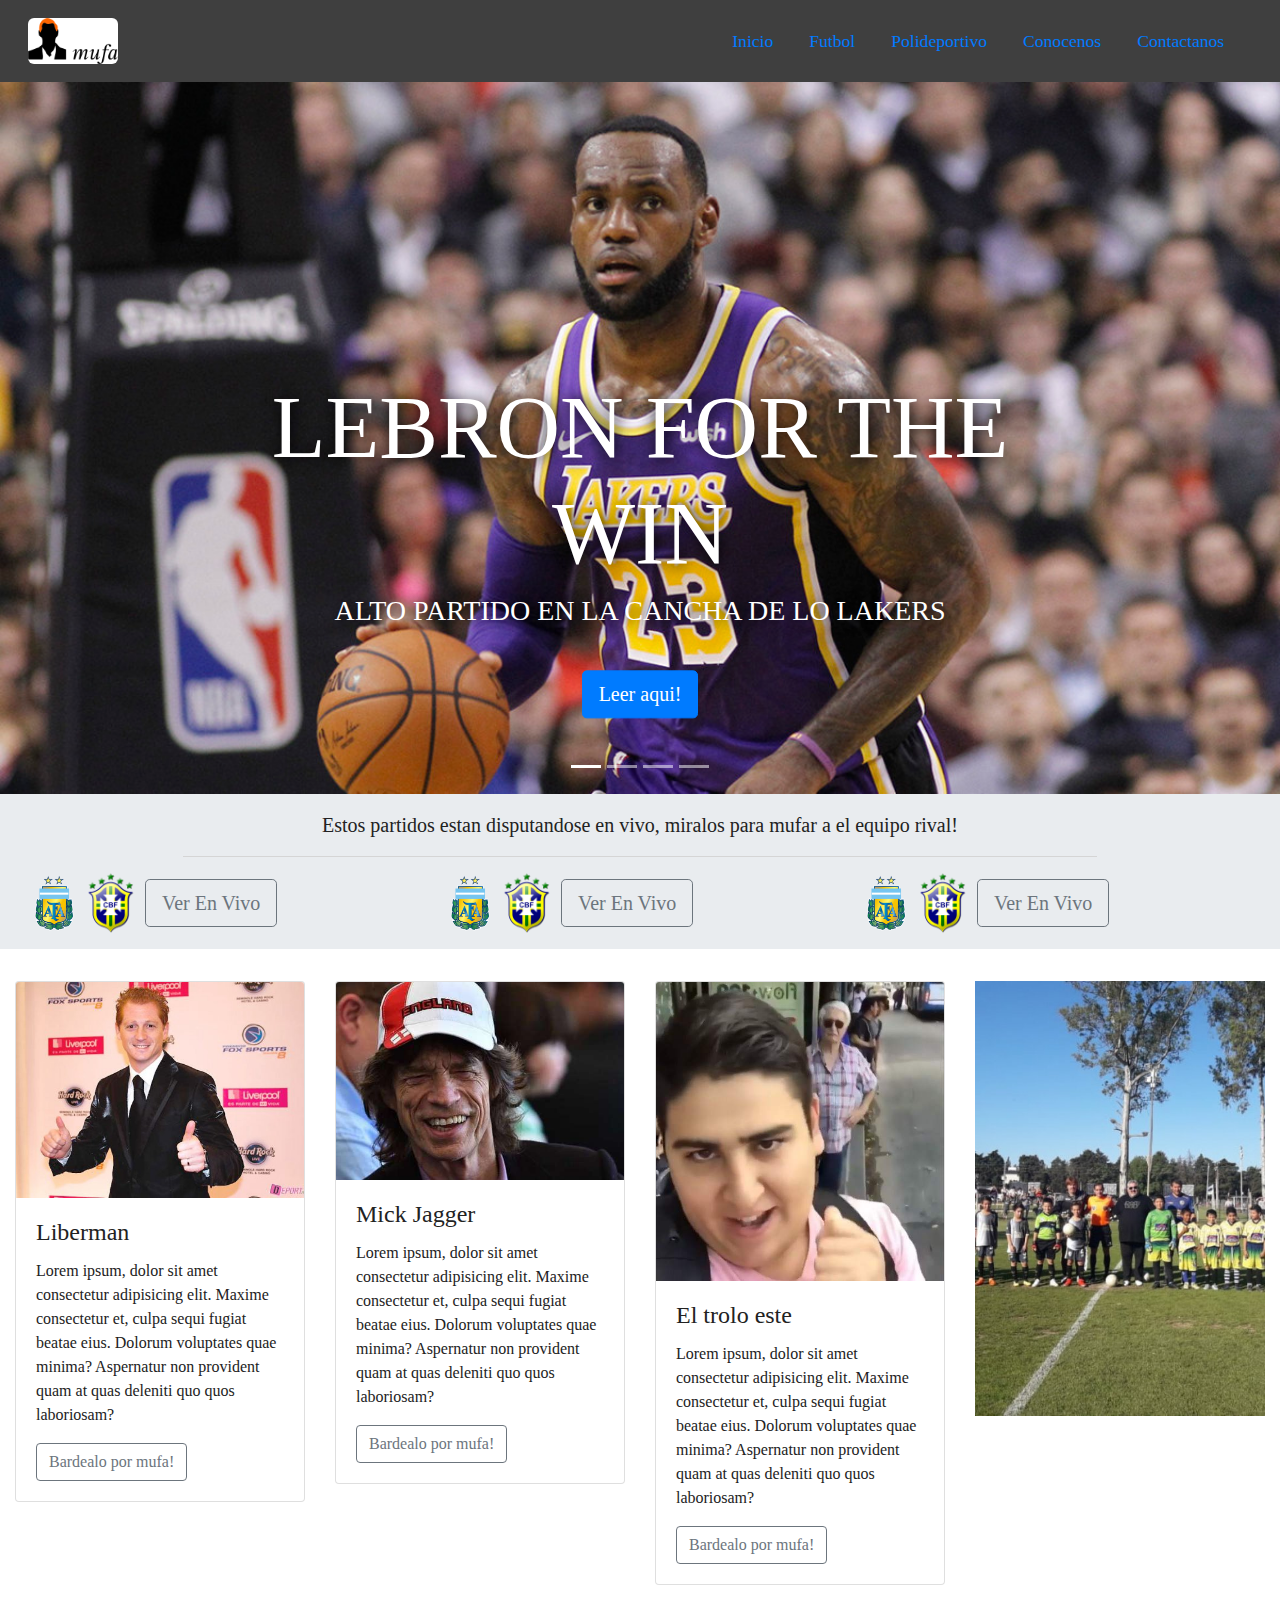
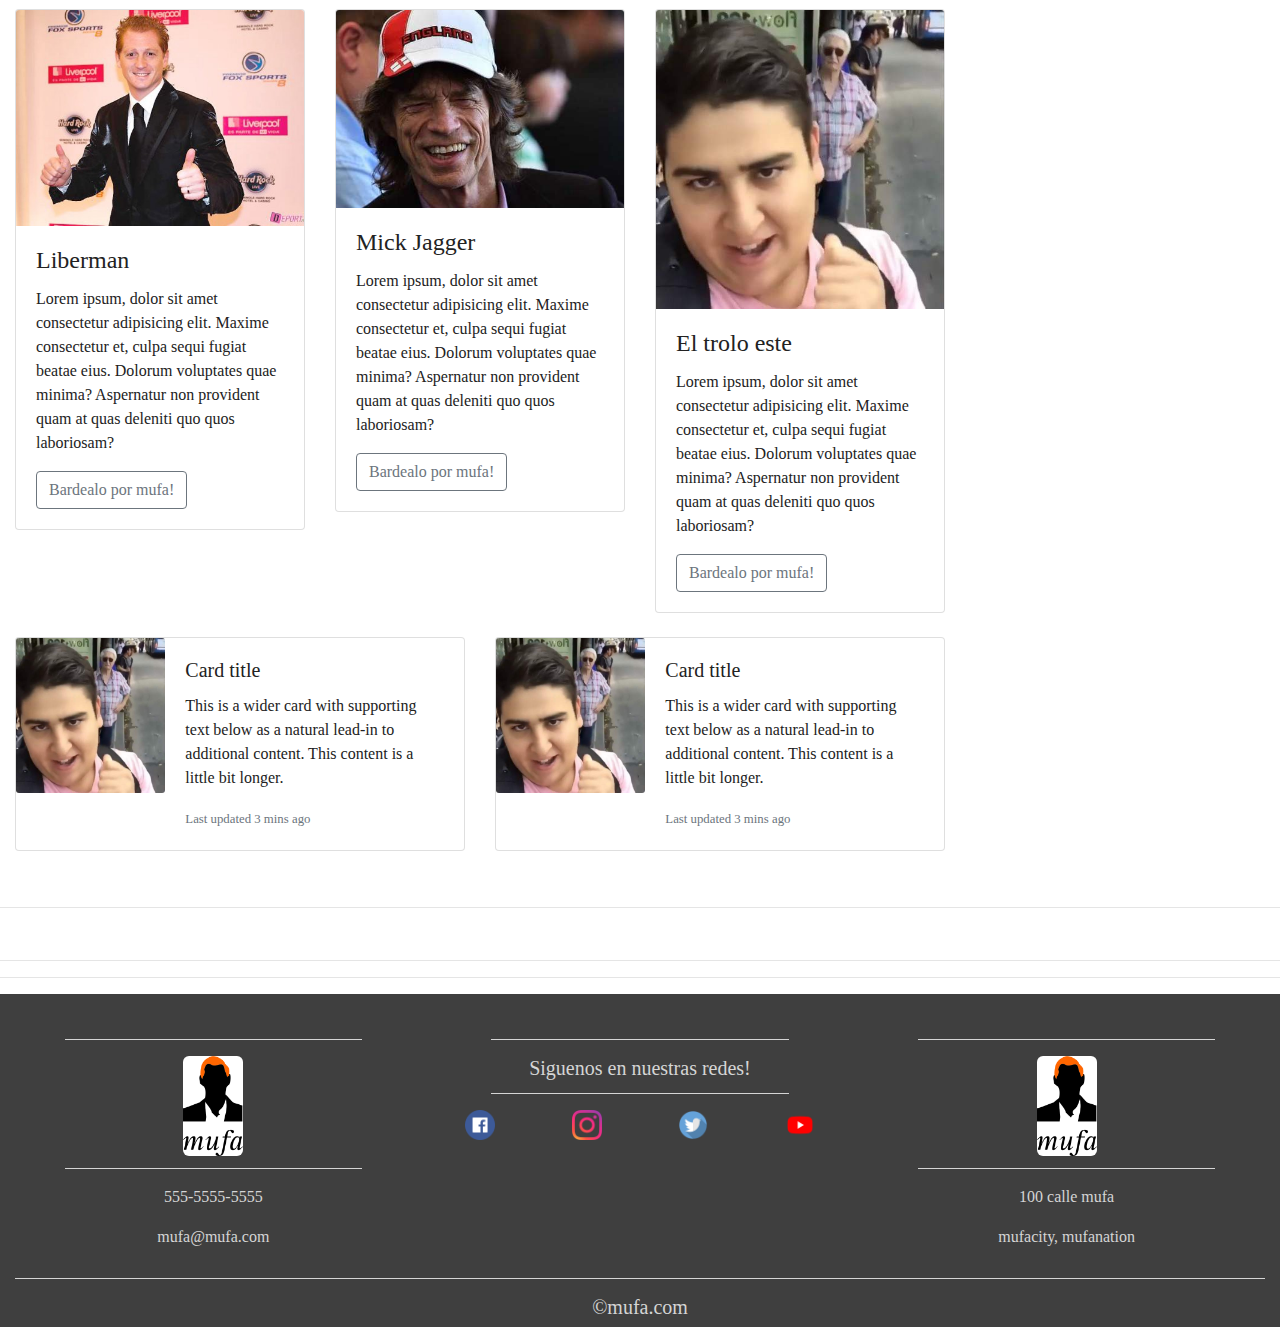
==== index.html @ a058fce5 "mejorado un poco index.html" ====
<!DOCTYPE html>
<html lang="es">

<head>
    <meta charset="UTF-8">
    <meta name="viewport" content="width=device-width, initial-scale=1.0">
    <meta http-equiv="X-UA-Compatible" content="ie=edge">
    <title>Document</title>
    <link rel="stylesheet" href="https://stackpath.bootstrapcdn.com/bootstrap/4.3.1/css/bootstrap.min.css"
        integrity="sha384-ggOyR0iXCbMQv3Xipma34MD+dH/1fQ784/j6cY/iJTQUOhcWr7x9JvoRxT2MZw1T" crossorigin="anonymous">
    <script src="https://code.jquery.com/jquery-3.3.1.slim.min.js"
        integrity="sha384-q8i/X+965DzO0rT7abK41JStQIAqVgRVzpbzo5smXKp4YfRvH+8abtTE1Pi6jizo"
        crossorigin="anonymous"></script>
    <script src="https://cdnjs.cloudflare.com/ajax/libs/popper.js/1.14.7/umd/popper.min.js"
        integrity="sha384-UO2eT0CpHqdSJQ6hJty5KVphtPhzWj9WO1clHTMGa3JDZwrnQq4sF86dIHNDz0W1"
        crossorigin="anonymous"></script>
    <script src="https://stackpath.bootstrapcdn.com/bootstrap/4.3.1/js/bootstrap.min.js"
        integrity="sha384-JjSmVgyd0p3pXB1rRibZUAYoIIy6OrQ6VrjIEaFf/nJGzIxFDsf4x0xIM+B07jRM"
        crossorigin="anonymous"></script>

    <script src="js/js.js"></script>
    <link rel="stylesheet" href="css/style.css">
    <style>
        body{
            width: 100%;
            height: 100%;
            font-family: 'Roboto';
            color: #222;
        }
    </style>




</head>

<body>
    <!-- comienzo de la cabecera -->
    <!-- comienzo del nav -->
    <nav class="navbar navbar-expand-md bg-light sticky-top">
        <div class="container-fluid">
            <a href="" class="navbar-brand"><img id="iconoLogo" src="img/mufaHorizontal.png" alt=""></a>
            <button class="navbar-toggler" type="button" data-toogle="collapse" data-target="#navbarResponsive">
                <span class="navbar-toggler-icon"></span>
            </button>
            <div class="collapse navbar-collapse" id="navbarResponsive">
                <ul class="navbar-nav ml-auto">
                    <li class="nav-item active">
                        <a href="#" class="nav-link">Inicio</a>
                    </li>
                    <li class="nav-item">
                        <a href="#" class="nav-link">Futbol</a>
                    </li>
                    <li class="nav-item">
                        <a href="#" class="nav-link">Polideportivo</a>
                    </li>
                    <li class="nav-item">
                        <a href="#" class="nav-link">Conocenos</a>
                    </li>
                    <li class="nav-item">
                        <a href="#" class="nav-link">Contactanos</a>
                    </li>
                </ul>
            </div>
        </div>
    </nav>
    
    <!-- final del nav -->
    <div id="slides" class="carousel slide" data-ride="carousel">
        <ul class="carousel-indicators">
            <li data-target="#slides" data-slide-to="0" class="active"></li>
            <li data-target="#slides" data-slide-to="1"></li>
            <li data-target="#slides" data-slide-to="2"></li>
            <li data-target="#slides" data-slide-to="3"></li>
        </ul>
        <div class="carousel-inner">
            <div class="carousel-item active">
                <img src="img/lebron.png" alt="">
                <div class="carousel-caption">
                    <h1 class="display-2">Lebron for the Win</h1>
                    <h3>alto partido en la cancha de lo lakers</h3>
                    <button type="button" class="btn btn-primary btn-lg" style="margin-bottom: 1em;">Leer aqui!</button>

                </div>
            </div>
            <div class="carousel-item">
                <img src="img/lebron.png" alt="">
            </div>
            <div class="carousel-item">
                <img src="img/lebron.png" alt="">
            </div>
            <div class="carousel-item">
                <img src="img/lebron.png" alt="">
            </div>
        </div>
    </div>
    <!-- fin carrusel -->
    <!-- partido en vivo -->
    <div class="container-fluid">
        <div class="row jumbotron">
            <div class="col-xs-12 col-sm-12 col-md-12 col-lg-12 col-xl-12" style="text-align: center;">
                <p class="lead">Estos partidos estan disputandose en vivo, miralos para mufar a el equipo rival!</p>
                <hr class="light">
            </div>
            <div class="col-xs-12 col-sm-12 col-md-4 col-lg-4 col-xl-4">
                <img id="iconoPartidoVivo" src="img/afa.png" alt="">
                <img id="iconoPartidoVivo" src="img/Escudo_CBF.png" alt="">
                <a href="#"><button type="button" class="btn btn-outline-secondary btn-lg">Ver En Vivo</button></a>
            </div>
            <div class="col-xs-12 col-sm-12 col-md-4 col-lg-4 col-xl-4">
                <img id="iconoPartidoVivo" src="img/afa.png" alt="">
                <img id="iconoPartidoVivo" src="img/Escudo_CBF.png" alt="">
                <a href="#"><button type="button" class="btn btn-outline-secondary btn-lg">Ver En Vivo</button></a>
            </div>
            <div class="col-xs-12 col-sm-12 col-md-4 col-lg-4 col-xl-4">
                <img id="iconoPartidoVivo" src="img/afa.png" alt="">
                <img id="iconoPartidoVivo" src="img/Escudo_CBF.png" alt="">
                <a href="#"><button type="button" class="btn btn-outline-secondary btn-lg">Ver En Vivo</button></a>
            </div>
        </div>
    </div>
    <!-- fin partido en vivo -->
    <!-- final de la cabecera -->


    <!-- comienzo parte noticias -->
    <div class="container-fluid padding">
        <div class="row padding">
            <div class=" col-lg-9">
                <div class="row padding">
                    <div class="col-md-4">
                        <div class="card">
                            <img src="img/mufa1.jpeg" alt="" class="card-img-top">
                            <div class="card-body">
                                <h4 class="card-title">Liberman</h4>
                                <p class="card-text">Lorem ipsum, dolor sit amet consectetur adipisicing elit. Maxime
                                    consectetur et, culpa sequi fugiat beatae eius. Dolorum voluptates quae minima?
                                    Aspernatur
                                    non provident quam at quas deleniti quo quos laboriosam?</p>
                                <a href="#" class="btn btn-outline-secondary">Bardealo por mufa!</a>
                            </div>
                        </div>
                    </div>

                    <div class="col-md-4">
                        <div class="card">
                            <img src="img/mufa2.jpg" alt="" class="card-img-top">
                            <div class="card-body">
                                <h4 class="card-title">Mick Jagger</h4>
                                <p class="card-text">Lorem ipsum, dolor sit amet consectetur adipisicing elit. Maxime
                                    consectetur et, culpa sequi fugiat beatae eius. Dolorum voluptates quae minima?
                                    Aspernatur
                                    non provident quam at quas deleniti quo quos laboriosam?</p>
                                <a href="#" class="btn btn-outline-secondary">Bardealo por mufa!</a>
                            </div>
                        </div>
                    </div>

                    <div class="col-md-4">
                        <div class="card">
                            <img src="img/mufa3.jpg" alt="" class="card-img-top">
                            <div class="card-body">
                                <h4 class="card-title">El trolo este</h4>
                                <p class="card-text">Lorem ipsum, dolor sit amet consectetur adipisicing elit. Maxime
                                    consectetur et, culpa sequi fugiat beatae eius. Dolorum voluptates quae minima?
                                    Aspernatur
                                    non provident quam at quas deleniti quo quos laboriosam?</p>
                                <a href="#" class="btn btn-outline-secondary">Bardealo por mufa!</a>
                            </div>
                        </div>
                    </div>

                </div>
                <br> <!-- separador de cards -->
                <div class="row padding">
                    <div class="col-md-4">
                        <div class="card">
                            <img src="img/mufa1.jpeg" alt="" class="card-img-top">
                            <div class="card-body">
                                <h4 class="card-title">Liberman</h4>
                                <p class="card-text">Lorem ipsum, dolor sit amet consectetur adipisicing elit. Maxime
                                    consectetur et, culpa sequi fugiat beatae eius. Dolorum voluptates quae minima?
                                    Aspernatur
                                    non provident quam at quas deleniti quo quos laboriosam?</p>
                                <a href="#" class="btn btn-outline-secondary">Bardealo por mufa!</a>
                            </div>
                        </div>
                    </div>

                    <div class="col-md-4">
                        <div class="card">
                            <img src="img/mufa2.jpg" alt="" class="card-img-top">
                            <div class="card-body">
                                <h4 class="card-title">Mick Jagger</h4>
                                <p class="card-text">Lorem ipsum, dolor sit amet consectetur adipisicing elit. Maxime
                                    consectetur et, culpa sequi fugiat beatae eius. Dolorum voluptates quae minima?
                                    Aspernatur
                                    non provident quam at quas deleniti quo quos laboriosam?</p>
                                <a href="#" class="btn btn-outline-secondary">Bardealo por mufa!</a>
                            </div>
                        </div>
                    </div>

                    <div class="col-md-4">
                        <div class="card">
                            <img src="img/mufa3.jpg" alt="" class="card-img-top">
                            <div class="card-body">
                                <h4 class="card-title">El trolo este</h4>
                                <p class="card-text">Lorem ipsum, dolor sit amet consectetur adipisicing elit. Maxime
                                    consectetur et, culpa sequi fugiat beatae eius. Dolorum voluptates quae minima?
                                    Aspernatur
                                    non provident quam at quas deleniti quo quos laboriosam?</p>
                                <a href="#" class="btn btn-outline-secondary">Bardealo por mufa!</a>
                            </div>
                        </div>
                    </div>

                </div>
                <br> <!-- separador de cards -->
                <div class="row padding">
                    <div class="col-md-6">
                        <div class="card mb-3" style="max-width: 540px;">
                            <div class="row no-gutters">
                                <div class="col-md-4">
                                    <img src="img/mufa3.jpg" class="card-img" alt="...">
                                </div>
                                <div class="col-md-8">
                                    <div class="card-body">
                                        <h5 class="card-title">Card title</h5>
                                        <p class="card-text">This is a wider card with supporting text below as a
                                            natural lead-in to additional content. This content is a little bit longer.
                                        </p>
                                        <p class="card-text"><small class="text-muted">Last updated 3 mins ago</small>
                                        </p>
                                    </div>
                                </div>
                            </div>
                        </div>
                    </div>
                    <div class="col-md-6">
                        <div class="card mb-3" style="max-width: 540px;">
                            <div class="row no-gutters">
                                <div class="col-md-4">
                                    <img src="img/mufa3.jpg" class="card-img" alt="...">
                                </div>
                                <div class="col-md-8">
                                    <div class="card-body">
                                        <h5 class="card-title">Card title</h5>
                                        <p class="card-text">This is a wider card with supporting text below as a
                                            natural lead-in to additional content. This content is a little bit longer.
                                        </p>
                                        <p class="card-text"><small class="text-muted">Last updated 3 mins ago</small>
                                        </p>
                                    </div>
                                </div>
                            </div>
                        </div>
                    </div>
                </div>
                <br> <!-- separador de cards -->
            </div>

            <div class="col-lg-3">
                <img src="img/noticia.jpg" class="img-fluid" alt="">
            </div>
        </div>
    </div>
    <hr class="my-3">

    <!-- fin de las noticias -->
    <!-- comienzo de videos -->
    <div class="row padding">
            <div id="videos">
                    <a data="W3nWaY"></a>
                    <a data="ktAT6JCWCr0"></a>
                    <a data="d0K436vUM4w"></a>
                    <a data="PhbWIFDqQfk"></a>
                 </div>
                 
                 <div id="overlay">
                    <div class="modal">
                       <div id="close">X</div>
                       <div id="loader"></div>
                    </div>
                 </div>
    </div>
    <!-- fin de videos -->
    <hr class="my-3">

    <!-- comienzo footer -->
    
    <hr class="my-3">
    <footer>
        <div class="container-fluid padding">
            <div class="row text-center">
                <div class="col-md-4">
                        <hr class="light">
                    <img src="img/mufaVertical.png" alt="" style="width: 60px; background-color: white;
                    border-radius: 6px;">
                    <hr class="light">
                    <p>555-5555-5555</p>
                    <p>mufa@mufa.com</p>

                </div>
                <div class="col-md-4">
                    <hr class="light">
                    <h5>Siguenos en nuestras redes!</h5>
                    <hr class="light">
                    <div class="row">
                        <div class="col-md-3">
                            <img src="img/iconoFace.png" alt="" style="width: 30px;">
                        </div>
                        <div class="col-md-3">
                            <img src="img/iconoInsta.png" alt="" style="width: 30px;">
                        </div>
                        <div class="col-md-3">
                            <img src="img/iconoTwt.png" alt="" style="width: 30px;">
                        </div>
                        <div class="col-md-3">
                            <img src="img/iconoYou.png" alt="" style="width: 30px;">
                        </div>
                    </div>
                </div>
                <div class="col-md-4">
                        <hr class="light">
                    <img src="img/mufaVertical.png" alt="" style="width: 60px; background-color: white;
                    border-radius: 6px;">
                    <hr class="light">

                    <p>100 calle mufa</p>
                    <p>mufacity, mufanation</p>
                </div>
                <div class="col-md-12">
                    <hr class="light-100">
                    <h5>&copy;mufa.com</h5>
                </div>
            </div>
        </div>
    </footer>

   
</body>

</html>
---- css/style.css ----
#iconoLogo{
    max-width: 90px;
    background-color: white;
    border-radius: 6px;
 }
 #iconoPartidoVivo{
  max-width: 60px;
  /* background-color: white;
  border-radius: 6px; */
  max-height: 60px;
}

@import url('https://fonts.googleapis.com/css?family=Roboto+Mono&display=swap');

@keyframes bounce2{
  0%{
    transform: rotateX(20deg);
  }
  100%{
    transform: translatey(95deg);
  }

}

.navbar{
  padding: .8rem;
  background-color: #3f3f3f !important;
}
 
  
.navbar-nav li{
  padding-right: 20px;
} 
.nav-link{
  font-size: 1.1em !important;
  /* color: black; */
  transition: all 300ms ease-in;
}
.nav-link:hover{
  color: rgb(252, 128, 13);
}
.carousel-inner img{
  width: 100%;
  height: 100%;
}
.carousel-caption{
  position: absolute;
  top: 58%;
  transform: translateY(-50%);
}
.carousel-caption{
  font-size: 500%;
  text-transform: uppercase;
  text-shadow: 1px 1px 15px #000;
}
.carousel-caption h3{
  font-weight: 500;
  text-shadow: 1px 1px 1px 10px #000 !important;
}
.btn-primary{
  background-color: #007bff !important;
  /* color: rgb(252, 128, 13); */
  transition: all 300ms ease-in;
}  
.btn-primary:hover{
  background-color: rgb(252, 128, 13) !important;
  color:white !important;
  padding: 1,5%;
}  
.jumbotron{
  padding: 1rem;
  border-radius: 0;
  /* background-color: #3f3f3f;
  color: #d5d5d5; */
}
.btn-outline-secondary{
  transition: all 300ms ease-in;
}
.btn-outline-secondary:hover{
  background-color: rgb(252, 128, 13) !important;
  color:white !important;
}
.welcome hr{
  border-top: 2px solid #b4b4b4;
  width: 95%;
}


footer{
  background-color: #3f3f3f;
  color: #d5d5d5;
  padding-top: 2rem;
}
hr.light{
  border-top: 1px solid #d5d5d5;
  width: 75%;
  margin-top: .8rem;
  margin-bottom: 1rem;
}
footer a{
  color: #d5d5d5d5;
}
hr.light-100{
  border-top: 1px solid #d5d5d5;
  width: 100%;
  margin-top: .8rem;
  margin-bottom: 1rem;
}


@media (max-width: 1215px){
  .carousel-caption{
   
    top: 45%;
   
  }
  .carousel-caption{
    font-size: 350%;
  }
  .carousel-caption h3{
    font-weight: 140;
    text-shadow: 1px 1px 1px 10px #000 !important;
    padding-bottom: .2rem;
  }
  .carousel-caption .btn{
    
    padding: 8px 14px;
  }
}

@media (max-width: 879px){
  .carousel-caption{
    
    top: 42%;
   
  }
  .carousel-caption{
    font-size: 350%;
  }
  .carousel-caption h3{
   display: none;
  }
  .carousel-caption .btn{
    margin-bottom: 10% !important;
    padding: 8px 14px;
  }
}

@media (max-width: 360px){
  .carousel-caption{
    font-size: 60px;
    top: 42%;
   
  }
  .carousel-caption{
    font-size: 350%;
  }
  .carousel-caption h3{
   display: none;
  }
  .carousel-caption .btn{
    margin-bottom: 10% !important;
    padding: 8px 14px;
  }
}

#letrasSup:hover{
  background-color: rgb(252, 128, 13);
  color:white !important;

}
#iconoRedes{
  max-width:  5px;
}

.efectoSombra{
   background-color: #0000004d !important;
}

.efectoSombra:hover{
  background-color: #00000023 !important;
  transition: all 300ms ease-in;
}

#botonLogin{
  background-color: white;
  color: rgb(252, 128, 13);
  transition: all 300ms ease-in;
}



#botonLogin:hover{
  background-color: rgb(252, 128, 13);
  color: white;
}

.navbar{
  
  background: black;
 
}
.nav-superior{
  color:#da6b10 !important;
  
}
.menu-superior{
  height: 25px;
}
.nav-inferior{
  color: white !important;
  
}

.busqueda{
  color: white;
  border: 1px solid white;
}
/* .btn-outline:hover{
  background-color: #da6b10 !important; 
} */

@media (max-width: 992px) {
  #menu {
    display: none;

  }
}


@media (max-width: 792px) {
  #menuInferior {

 display: none;
}
}




/* Comienzo del Css del Login */

#bodyLogin{
  margin: 0;
  padding: 0;
  font-family: sans-serif;
  
}
 

#bodyLogin .box{
  width: 300px !important;
  padding: 40px !important;
  position: absolute !important;
  top:50% !important;
  left: 50% !important;
  transform: translate(-50%,-50%) !important;
  background: #191919;
  text-align: center;
  border-radius: 10%;
  opacity: 0.9;
}

#bodyLogin .box input[type="text"], .box input[type="password"]  {
border:0;
background: none;
display: block;
margin: 20px auto;
text-align: center;
border: 2px solid rgb(252, 128, 13);
padding: 14px 10px;
width: 200px;
outline: none;
color: white;
border-radius: 24px;
transition: 0.25s;

}

#bodyLogin .box h1{
  color: white;
  text-transform: uppercase;
  font-weight: 500;
}

#bodyLogin .box input:focus[type="text"], .box input:focus[type="password"]{

width: 200px;
border-color: rgb(252, 128, 13);

}
#bodyLogin .box input[type="submit"]{
  background-color: white;
  color: rgb(252, 128, 13);
  transition: all 300ms ease-in;
  border:0;
background: none;
display: block;
margin: 20px auto;
text-align: center;
border: 2px solid rgb(252, 128, 13);
padding: 14px 10px;
width: 200px;
outline: none;
color: white;
border-radius: 24px;
transition: 0.25s;
}

#bodyLogin .box input:focus[type="submit"]{
  background-color: rgb(133, 62, 62);
  color: black;
  transition: all 300ms ease-in;

}

#botonLogin2{
  background-color: rgb(252, 128, 13);
  color: white;
  transition: all 300ms ease-in;
}
/* final del CSS del Login */

/*comienzo css del contactenos*/

@import url('https://fonts.googleapis.com/css?family=Jomolhari&display=swap');

#cajaContac{
  position: absolute;
  top: 50%;
  left: 50%;
  transform: translate(-50%,-50%);

}

.contactanos{
  width: 100%;
  max-width: 500px;
  height: auto;
  background: rgba(0,0,0,0.7);
  padding: 40px 50px;
  border-radius: 20%;
}

.titulo{
  font-size: 2em;
  line-height: 1.25em;
  text-align: center;
  font-weight: 900;
  letter-spacing: 2px;
  color: rgb(252, 128, 13);
  padding-bottom: 15px;

}

.campos{
  padding: 0 30px;

}

.campos .items{
  width: 100%;
  padding-bottom: 15px;
  }
.campos .items .label{
  display: block;
  font-size: 1em;
  color: white;
  text-transform: capitalize;
  padding-bottom: 5px;
  }
  .campos .items .input,
  .campos .items .text-area{
    background: transparent;
    border: 0;
    border: 1px solid rgb(252, 128, 13);
    width: 100%;
    padding: 8px 10px;
    font-size: 1em;
    color: #ffecb3;
    border-radius: 3px;
  }
.botonContac{
  margin: 0 30px;
  background: rgb(252, 128, 13);
  font-size: 1.25em;
  padding:10px;
  text-align: center;
  text-transform: uppercase;
  font-weight: 5px;
  cursor:pointer;
  letter-spacing: 2px;
  color: white;
  border-radius: 10px;
  transition: all 300ms ease-in;
}
.botonContac:hover{
  background: white;
  color: rgb(252, 128, 13);
  padding:15px;
}

.items #mensaje{
  height: 110px;
}

@media screen and (max-width: 750px){
  .campos{
    padding:0;
  }
}

/*final del css de contactenos*/

#videos a {
  display: block;
  width: 25%;
  margin-bottom: 20px;
  box-sizing: border-box;
  padding: 0 10px;
  float: left;
  cursor: pointer;
  text-decoration: none;
  outline: 0;
}

#videos a:hover {
  opacity: 0.7;
}

#videos a img {
  width: 100%;
  height: auto;
}

#overlay {
  background: rgba(0,0,0,0.8);
  position:fixed;
  top: 0;
  right: 0;
  left:0;
  bottom: 0;
  width: 100%;
  height: 100%;
  z-index: 99999;
  display: none;
}

#overlay .modal {
  background: #fff;
  border-radius: 5px;
  width: 90%;
  margin: 100px auto;
  max-width: 800px;
  min-height: 100px;
  position: relative;
  padding: 30px 20px 15px;
}

#overlay .modal #close {
  position: absolute;
  top: 5px;
  right: 5px;
  cursor: pointer;
}

#overlay iframe {
  width: 100%;
}
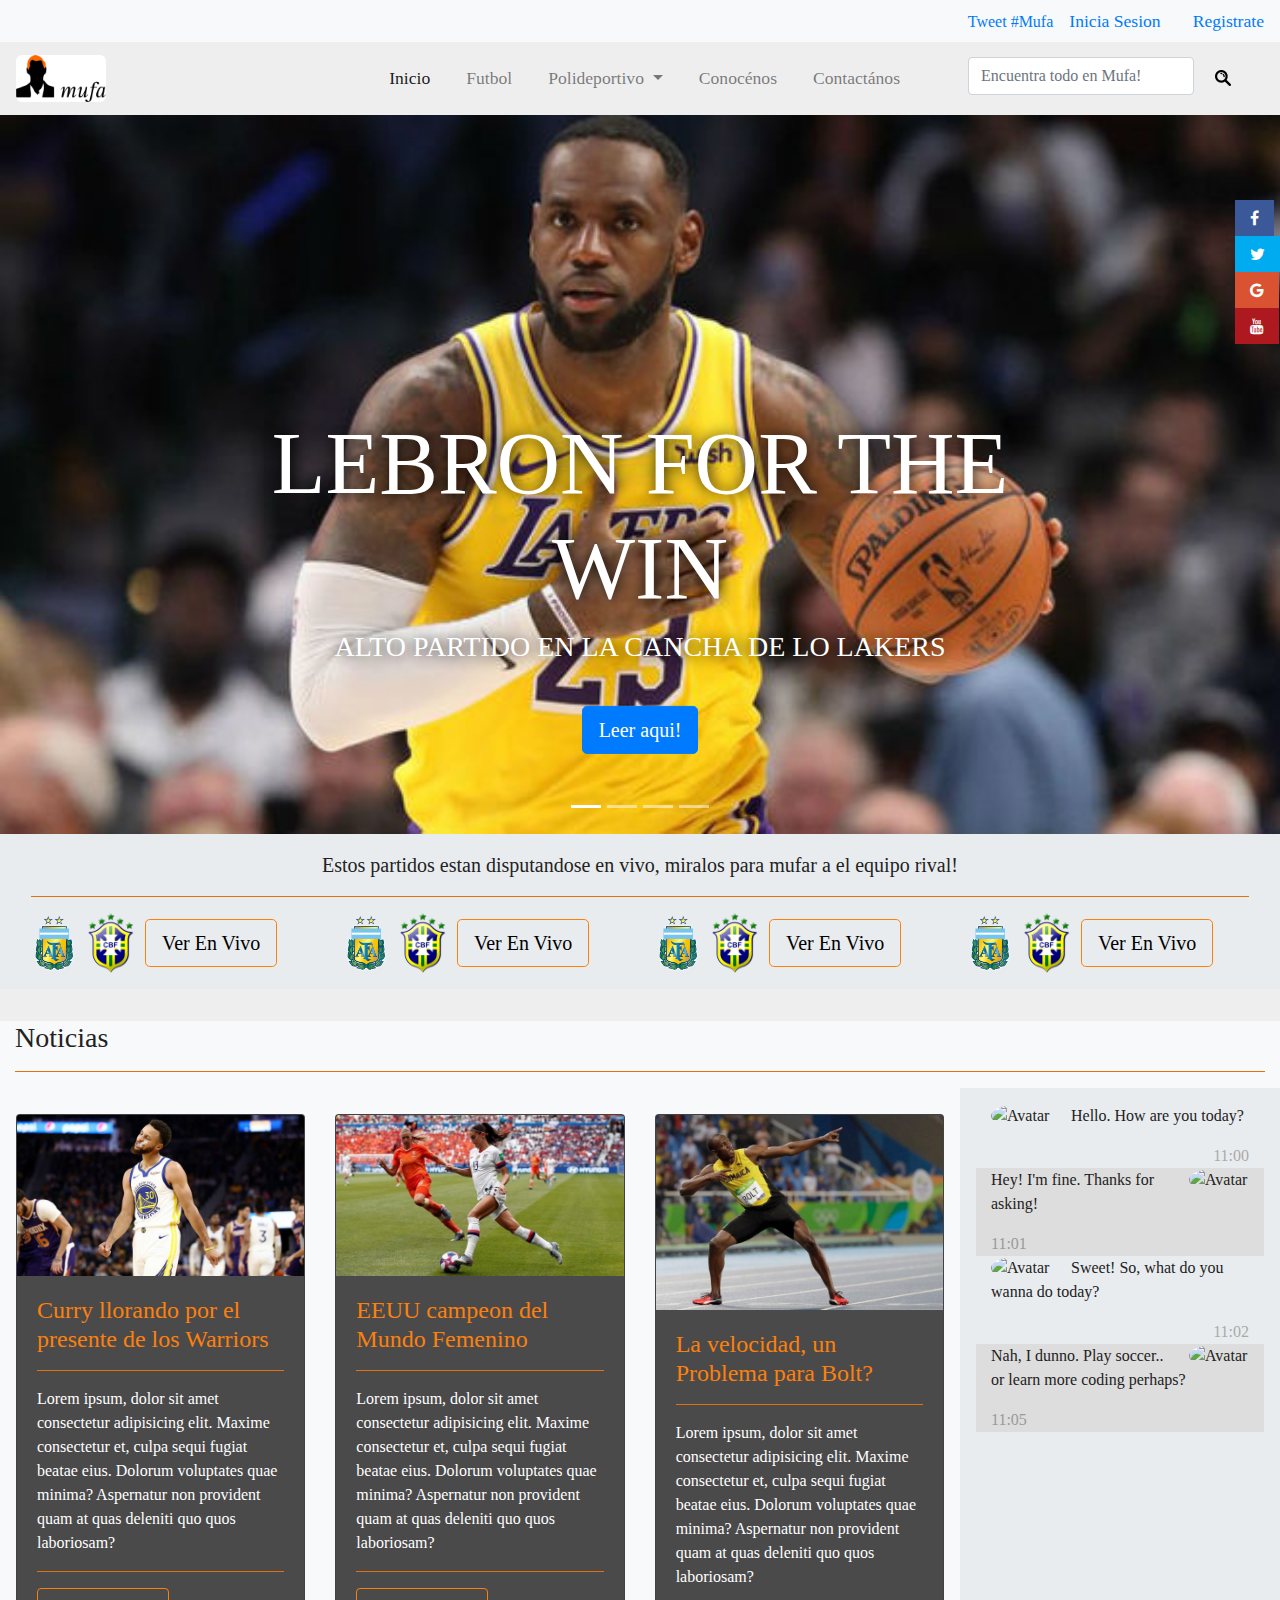
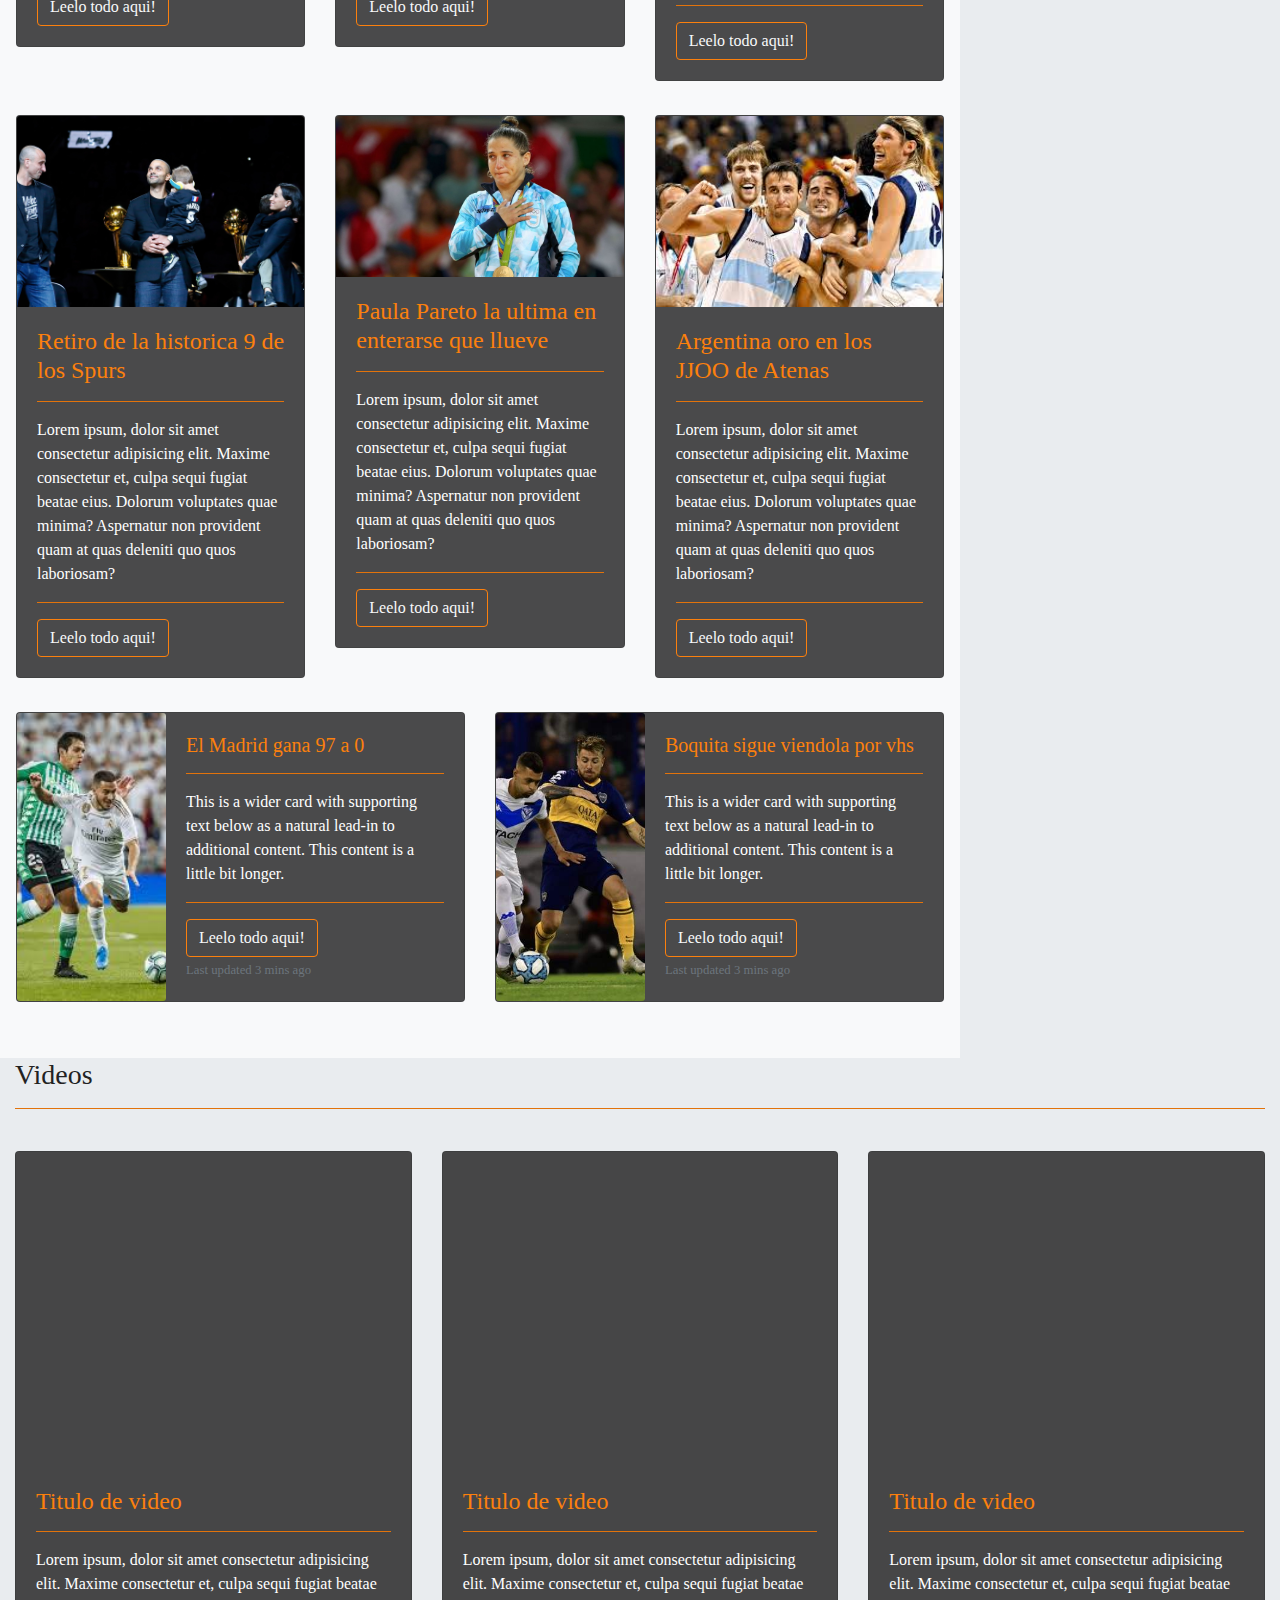
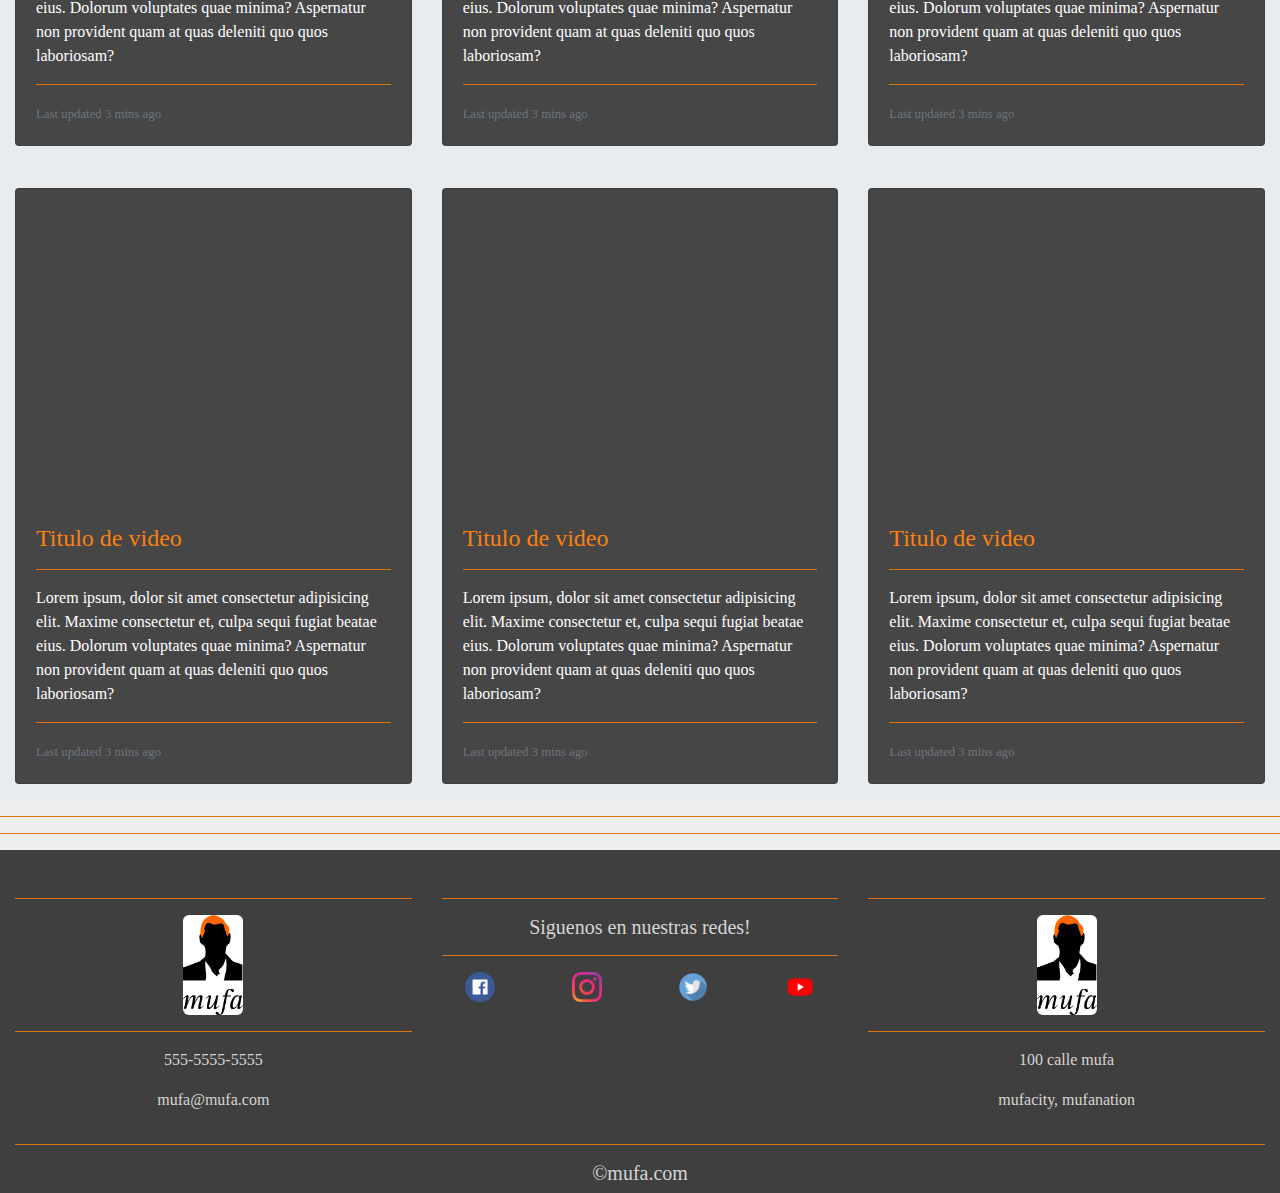
==== commit da66ac0d: "index.html casi terminado" ====
--- a/index.html
+++ b/index.html
@@ -4,8 +4,10 @@
 <head>
     <meta charset="UTF-8">
     <meta name="viewport" content="width=device-width, initial-scale=1.0">
+    <link rel="shortcut icon" href="img/logoMufa2.png">
+
     <meta http-equiv="X-UA-Compatible" content="ie=edge">
-    <title>Document</title>
+    <title>Mufa | Chusmerio deportivo</title>
     <link rel="stylesheet" href="https://stackpath.bootstrapcdn.com/bootstrap/4.3.1/css/bootstrap.min.css"
         integrity="sha384-ggOyR0iXCbMQv3Xipma34MD+dH/1fQ784/j6cY/iJTQUOhcWr7x9JvoRxT2MZw1T" crossorigin="anonymous">
     <script src="https://code.jquery.com/jquery-3.3.1.slim.min.js"
@@ -17,15 +19,17 @@
     <script src="https://stackpath.bootstrapcdn.com/bootstrap/4.3.1/js/bootstrap.min.js"
         integrity="sha384-JjSmVgyd0p3pXB1rRibZUAYoIIy6OrQ6VrjIEaFf/nJGzIxFDsf4x0xIM+B07jRM"
         crossorigin="anonymous"></script>
+    <link rel="stylesheet" href="https://cdnjs.cloudflare.com/ajax/libs/font-awesome/4.7.0/css/font-awesome.min.css">
 
     <script src="js/js.js"></script>
     <link rel="stylesheet" href="css/style.css">
     <style>
-        body{
+        body {
             width: 100%;
             height: 100%;
             font-family: 'Roboto';
             color: #222;
+            background-color: #eee;
         }
     </style>
 
@@ -37,36 +41,74 @@
 <body>
     <!-- comienzo de la cabecera -->
     <!-- comienzo del nav -->
-    <nav class="navbar navbar-expand-md bg-light sticky-top">
-        <div class="container-fluid">
-            <a href="" class="navbar-brand"><img id="iconoLogo" src="img/mufaHorizontal.png" alt=""></a>
-            <button class="navbar-toggler" type="button" data-toogle="collapse" data-target="#navbarResponsive">
-                <span class="navbar-toggler-icon"></span>
-            </button>
-            <div class="collapse navbar-collapse" id="navbarResponsive">
-                <ul class="navbar-nav ml-auto">
-                    <li class="nav-item active">
-                        <a href="#" class="nav-link">Inicio</a>
-                    </li>
-                    <li class="nav-item">
-                        <a href="#" class="nav-link">Futbol</a>
-                    </li>
-                    <li class="nav-item">
-                        <a href="#" class="nav-link">Polideportivo</a>
-                    </li>
-                    <li class="nav-item">
-                        <a href="#" class="nav-link">Conocenos</a>
-                    </li>
-                    <li class="nav-item">
-                        <a href="#" class="nav-link">Contactanos</a>
-                    </li>
-                </ul>
-            </div>
+    <ul class="nav justify-content-end bg-light" id="menuLogin">
+        <li style="margin-top: 10px;">
+            <a href="https://twitter.com/intent/tweet?button_hashtag=Mufa&ref_src=twsrc%5Etfw"
+                class="twitter-hashtag-button" data-show-count="false">Tweet #Mufa</a>
+            <script async src="https://platform.twitter.com/widgets.js" charset="utf-8"></script>
+        </li>
+        <li class="nav-item">
+            <a class="nav-link active" href="login.html">Inicia Sesion</a>
+        </li>
+        <li class="nav-item">
+            <a class="nav-link" href="suscribe.html">Registrate</a>
+        </li>
+    </ul>
+    <!-- <div class="superior position-relative fixed-top "> -->
+
+    <nav class="navbar navbar-expand-lg navbar-light bg-light">
+        <a class="navbar-brand" href="#"><img id="iconoLogo" src="img/mufaHorizontal.png" alt=""></a>
+        <button class="navbar-toggler" type="button" data-toggle="collapse" data-target="#navbarNavDropdown"
+            aria-controls="navbarNavDropdown" aria-expanded="false" aria-label="Toggle navigation">
+            <span class="navbar-toggler-icon"></span>
+        </button>
+        <div class="collapse navbar-collapse" id="navbarNavDropdown">
+            <ul class="navbar-nav ml-auto">
+                <li class="nav-item active">
+                    <a href="#" class="nav-link">Inicio</a>
+                </li>
+                <li class="nav-item">
+                    <a href="#" class="nav-link">Futbol</a>
+                </li>
+                <li class="nav-item dropdown">
+                    <a class="nav-link dropdown-toggle" href="#" role="button" data-toggle="dropdown"
+                        aria-haspopup="true" aria-expanded="false">
+                        Polideportivo
+                    </a>
+                    <div class="dropdown-menu" aria-labelledby="navbarDropdownMenuLink">
+                        <a class="dropdown-item" href="#">Basquet</a>
+                        <a class="dropdown-item" href="#">Tenis</a>
+                        <a class="dropdown-item" href="#">Atletismo</a>
+                    </div>
+                </li>
+                <li class="nav-item">
+                    <a href="conocenos.html" class="nav-link">Conocénos</a>
+                </li>
+                <li class="nav-item">
+                    <a href="contactanos.html" class="nav-link">Contactános</a>
+                </li>
+                <li class="nav-item">
+                    <a id="navbarNavDropdown" class="nav-link active" href="login.html" style="display: none;">Inicia
+                        Sesion</a>
+                </li>
+                <li class="nav-item">
+                    <a id="navbarNavDropdown" class="nav-link" href="suscribe.html"
+                        style="display: none;">Registrate</a>
+                </li>
+                <li>
+                    <form class="form-inline">
+                        <input class="form-control mr-sm-2" type="search" placeholder="Encuentra todo en Mufa!"
+                            aria-label="Search">
+                        <button class="btn btn-outline-transparent my-2 my-sm-0" type="submit"><img src="img/buscar.png"
+                                style="width:1rem;" alt=""></button>
+                    </form>
+                </li>
+            </ul>
         </div>
     </nav>
-    
+
     <!-- final del nav -->
-    <div id="slides" class="carousel slide" data-ride="carousel">
+    <div id="slides " class="carousel slide" data-ride="carousel">
         <ul class="carousel-indicators">
             <li data-target="#slides" data-slide-to="0" class="active"></li>
             <li data-target="#slides" data-slide-to="1"></li>
@@ -75,7 +117,7 @@
         </ul>
         <div class="carousel-inner">
             <div class="carousel-item active">
-                <img src="img/lebron.png" alt="">
+                <img src="img/lebron.jpg" alt="">
                 <div class="carousel-caption">
                     <h1 class="display-2">Lebron for the Win</h1>
                     <h3>alto partido en la cancha de lo lakers</h3>
@@ -84,38 +126,67 @@
                 </div>
             </div>
             <div class="carousel-item">
-                <img src="img/lebron.png" alt="">
+                <img src="img/JuanFer.jpg" alt="">
+                <div class="carousel-caption">
+                    <h1 class="display-2">Falsa alarma para Juanfer</h1>
+                    <h3>No se lesiono nada segun los estudios de ella</h3>
+                    <button type="button" class="btn btn-primary btn-lg" style="margin-bottom: 1em;">Leer aqui!</button>
+
+                </div>
             </div>
             <div class="carousel-item">
-                <img src="img/lebron.png" alt="">
+                <img src="img/Messi.jpg" alt="">
+                <div class="carousel-caption">
+                    <h1 class="display-2">Messi se sumo a la seleccion</h1>
+                    <h3>El crack rosarino ya llego para salvarle las papas a Scaloni</h3>
+                    <button type="button" class="btn btn-primary btn-lg" style="margin-bottom: 1em;">Leer aqui!</button>
+
+                </div>
             </div>
             <div class="carousel-item">
-                <img src="img/lebron.png" alt="">
+                <img src="img/roger.jpg" alt="">
+                <div class="carousel-caption">
+                    <h1 class="display-2">Roger eterno</h1>
+                    <h3>Aun en vigencia Roger sigue en lo mas alto del tenis mundial</h3>
+                    <button type="button" class="btn btn-primary btn-lg" style="margin-bottom: 1em;">Leer aqui!</button>
+
+                </div>
             </div>
         </div>
     </div>
     <!-- fin carrusel -->
+
+    <!-- </div> -->
     <!-- partido en vivo -->
     <div class="container-fluid">
         <div class="row jumbotron">
             <div class="col-xs-12 col-sm-12 col-md-12 col-lg-12 col-xl-12" style="text-align: center;">
                 <p class="lead">Estos partidos estan disputandose en vivo, miralos para mufar a el equipo rival!</p>
-                <hr class="light">
-            </div>
-            <div class="col-xs-12 col-sm-12 col-md-4 col-lg-4 col-xl-4">
+                <hr>
+            </div>
+            <div class="col-xs- col-sm-6 col-md-3 col-lg-3 col-xl-3">
                 <img id="iconoPartidoVivo" src="img/afa.png" alt="">
                 <img id="iconoPartidoVivo" src="img/Escudo_CBF.png" alt="">
-                <a href="#"><button type="button" class="btn btn-outline-secondary btn-lg">Ver En Vivo</button></a>
-            </div>
-            <div class="col-xs-12 col-sm-12 col-md-4 col-lg-4 col-xl-4">
+                <a href="#"><button type="button" class="btn btn-outline-light btn-lg" style="color: black;">Ver En
+                        Vivo</button></a>
+            </div>
+            <div class="col-xs- col-sm-6 col-md-3 col-lg-3 col-xl-3">
                 <img id="iconoPartidoVivo" src="img/afa.png" alt="">
                 <img id="iconoPartidoVivo" src="img/Escudo_CBF.png" alt="">
-                <a href="#"><button type="button" class="btn btn-outline-secondary btn-lg">Ver En Vivo</button></a>
-            </div>
-            <div class="col-xs-12 col-sm-12 col-md-4 col-lg-4 col-xl-4">
+                <a href="#"><button type="button" class="btn btn-outline-light btn-lg" style="color: black;">Ver En
+                        Vivo</button></a>
+            </div>
+            <div class="col-xs- col-sm-6 col-md-3 col-lg-3 col-xl-3">
                 <img id="iconoPartidoVivo" src="img/afa.png" alt="">
                 <img id="iconoPartidoVivo" src="img/Escudo_CBF.png" alt="">
-                <a href="#"><button type="button" class="btn btn-outline-secondary btn-lg">Ver En Vivo</button></a>
+                <a href="#"><button type="button" class="btn btn-outline-light btn-lg" style="color: black;">Ver En
+                        Vivo</button></a>
+            </div>
+            <div class="col-xs- col-sm-6 col-md-3 col-lg-3 col-xl-3">
+                <img id="iconoPartidoVivo" src="img/afa.png" alt="">
+                <img id="iconoPartidoVivo" src="img/Escudo_CBF.png" alt="">
+                <a href="#"><button type="button" class="btn btn-outline-light btn-lg" style="color: black;">Ver En
+                        Vivo</button></a>
             </div>
         </div>
     </div>
@@ -124,48 +195,56 @@
 
 
     <!-- comienzo parte noticias -->
-    <div class="container-fluid padding">
+    <div class="container-fluid padding bg-light">
+        <h3>Noticias</h3>
+        <hr>
         <div class="row padding">
-            <div class=" col-lg-9">
+            <div class=" col-lg-9" style=" padding: 1rem;">
                 <div class="row padding">
                     <div class="col-md-4">
                         <div class="card">
-                            <img src="img/mufa1.jpeg" alt="" class="card-img-top">
+                            <img src="img/curry.jpg" alt="" class="card-img-top">
                             <div class="card-body">
-                                <h4 class="card-title">Liberman</h4>
+                                <h4 class="card-title">Curry llorando por el presente de los Warriors</h4>
+                                <hr>
                                 <p class="card-text">Lorem ipsum, dolor sit amet consectetur adipisicing elit. Maxime
                                     consectetur et, culpa sequi fugiat beatae eius. Dolorum voluptates quae minima?
                                     Aspernatur
                                     non provident quam at quas deleniti quo quos laboriosam?</p>
-                                <a href="#" class="btn btn-outline-secondary">Bardealo por mufa!</a>
+                                <hr>
+                                <a href="#" class="btn btn-outline-light">Leelo todo aqui!</a>
                             </div>
                         </div>
                     </div>
 
                     <div class="col-md-4">
                         <div class="card">
-                            <img src="img/mufa2.jpg" alt="" class="card-img-top">
+                            <img src="img/ffemenino.jpg" alt="" class="card-img-top">
                             <div class="card-body">
-                                <h4 class="card-title">Mick Jagger</h4>
+                                <h4 class="card-title">EEUU campeon del Mundo Femenino</h4>
+                                <hr>
                                 <p class="card-text">Lorem ipsum, dolor sit amet consectetur adipisicing elit. Maxime
                                     consectetur et, culpa sequi fugiat beatae eius. Dolorum voluptates quae minima?
                                     Aspernatur
                                     non provident quam at quas deleniti quo quos laboriosam?</p>
-                                <a href="#" class="btn btn-outline-secondary">Bardealo por mufa!</a>
+                                <hr>
+                                <a href="#" class="btn btn-outline-light">Leelo todo aqui!</a>
                             </div>
                         </div>
                     </div>
 
                     <div class="col-md-4">
                         <div class="card">
-                            <img src="img/mufa3.jpg" alt="" class="card-img-top">
+                            <img src="img/bolt.jpg" alt="" class="card-img-top">
                             <div class="card-body">
-                                <h4 class="card-title">El trolo este</h4>
+                                <h4 class="card-title">La velocidad, un Problema para Bolt?</h4>
+                                <hr>
                                 <p class="card-text">Lorem ipsum, dolor sit amet consectetur adipisicing elit. Maxime
                                     consectetur et, culpa sequi fugiat beatae eius. Dolorum voluptates quae minima?
                                     Aspernatur
                                     non provident quam at quas deleniti quo quos laboriosam?</p>
-                                <a href="#" class="btn btn-outline-secondary">Bardealo por mufa!</a>
+                                <hr>
+                                <a href="#" class="btn btn-outline-light">Leelo todo aqui!</a>
                             </div>
                         </div>
                     </div>
@@ -175,42 +254,48 @@
                 <div class="row padding">
                     <div class="col-md-4">
                         <div class="card">
-                            <img src="img/mufa1.jpeg" alt="" class="card-img-top">
+                            <img src="img/tony-parker-2.jpg" alt="" class="card-img-top">
                             <div class="card-body">
-                                <h4 class="card-title">Liberman</h4>
+                                <h4 class="card-title">Retiro de la historica 9 de los Spurs</h4>
+                                <hr>
                                 <p class="card-text">Lorem ipsum, dolor sit amet consectetur adipisicing elit. Maxime
                                     consectetur et, culpa sequi fugiat beatae eius. Dolorum voluptates quae minima?
                                     Aspernatur
                                     non provident quam at quas deleniti quo quos laboriosam?</p>
-                                <a href="#" class="btn btn-outline-secondary">Bardealo por mufa!</a>
+                                <hr>
+                                <a href="#" class="btn btn-outline-light">Leelo todo aqui!</a>
                             </div>
                         </div>
                     </div>
 
                     <div class="col-md-4">
                         <div class="card">
-                            <img src="img/mufa2.jpg" alt="" class="card-img-top">
+                            <img src="img/pareto.jpg" alt="" class="card-img-top">
                             <div class="card-body">
-                                <h4 class="card-title">Mick Jagger</h4>
+                                <h4 class="card-title">Paula Pareto la ultima en enterarse que llueve</h4>
+                                <hr>
                                 <p class="card-text">Lorem ipsum, dolor sit amet consectetur adipisicing elit. Maxime
                                     consectetur et, culpa sequi fugiat beatae eius. Dolorum voluptates quae minima?
                                     Aspernatur
                                     non provident quam at quas deleniti quo quos laboriosam?</p>
-                                <a href="#" class="btn btn-outline-secondary">Bardealo por mufa!</a>
+                                <hr>
+                                <a href="#" class="btn btn-outline-light">Leelo todo aqui!</a>
                             </div>
                         </div>
                     </div>
 
                     <div class="col-md-4">
                         <div class="card">
-                            <img src="img/mufa3.jpg" alt="" class="card-img-top">
+                            <img src="img/dorada.jpg" alt="" class="card-img-top">
                             <div class="card-body">
-                                <h4 class="card-title">El trolo este</h4>
+                                <h4 class="card-title">Argentina oro en los JJOO de Atenas</h4>
+                                <hr>
                                 <p class="card-text">Lorem ipsum, dolor sit amet consectetur adipisicing elit. Maxime
                                     consectetur et, culpa sequi fugiat beatae eius. Dolorum voluptates quae minima?
                                     Aspernatur
                                     non provident quam at quas deleniti quo quos laboriosam?</p>
-                                <a href="#" class="btn btn-outline-secondary">Bardealo por mufa!</a>
+                                <hr>
+                                <a href="#" class="btn btn-outline-light">Leelo todo aqui!</a>
                             </div>
                         </div>
                     </div>
@@ -222,14 +307,40 @@
                         <div class="card mb-3" style="max-width: 540px;">
                             <div class="row no-gutters">
                                 <div class="col-md-4">
-                                    <img src="img/mufa3.jpg" class="card-img" alt="...">
+                                    <img src="img/madrid.jpg" class="card-img" alt="..." id="card-img-acostada">
                                 </div>
                                 <div class="col-md-8">
                                     <div class="card-body">
-                                        <h5 class="card-title">Card title</h5>
+                                        <h5 class="card-title">El Madrid gana 97 a 0</h5>
+                                        <hr>
                                         <p class="card-text">This is a wider card with supporting text below as a
                                             natural lead-in to additional content. This content is a little bit longer.
                                         </p>
+                                        <hr>
+                                        <a href="#" class="btn btn-outline-light">Leelo todo aqui!</a>
+                                        <p class="card-text"><small class="text-muted">Last updated 3 mins ago</small>
+
+                                        </p>
+                                    </div>
+                                </div>
+                            </div>
+                        </div>
+                    </div>
+                    <div class="col-md-6">
+                        <div class="card mb-3 " style="max-width: 540px;">
+                            <div class="row no-gutters">
+                                <div class="col-md-4  ">
+                                    <img src="img/boca.jpg" class="card-img" alt="..." id="card-img-acostada">
+                                </div>
+                                <div class="col-md-8">
+                                    <div class="card-body">
+                                        <h5 class="card-title">Boquita sigue viendola por vhs</h5>
+                                        <hr>
+                                        <p class="card-text">This is a wider card with supporting text below as a
+                                            natural lead-in to additional content. This content is a little bit longer.
+                                        </p>
+                                        <hr>
+                                        <a href="#" class="btn btn-outline-light">Leelo todo aqui!</a>
                                         <p class="card-text"><small class="text-muted">Last updated 3 mins ago</small>
                                         </p>
                                     </div>
@@ -237,75 +348,194 @@
                             </div>
                         </div>
                     </div>
-                    <div class="col-md-6">
-                        <div class="card mb-3" style="max-width: 540px;">
-                            <div class="row no-gutters">
-                                <div class="col-md-4">
-                                    <img src="img/mufa3.jpg" class="card-img" alt="...">
-                                </div>
-                                <div class="col-md-8">
-                                    <div class="card-body">
-                                        <h5 class="card-title">Card title</h5>
-                                        <p class="card-text">This is a wider card with supporting text below as a
-                                            natural lead-in to additional content. This content is a little bit longer.
-                                        </p>
-                                        <p class="card-text"><small class="text-muted">Last updated 3 mins ago</small>
-                                        </p>
-                                    </div>
-                                </div>
-                            </div>
-                        </div>
-                    </div>
                 </div>
                 <br> <!-- separador de cards -->
             </div>
-
-            <div class="col-lg-3">
-                <img src="img/noticia.jpg" class="img-fluid" alt="">
+            <!-- red social sticky -->
+            <div class="social">
+                <ul>
+                    <li><a href="http://www.facebook.com/" target="_blank" class="fa fa-facebook"> </a></li>
+                    <li><a href="http://www.twitter.com/" target="_blank" class="fa fa-twitter"> </a></li>
+                    <li><a href="http://www.googleplus.com/" target="_blank" class="fa fa-google"></a></li>
+                    <li><a href="http://www.youtube.com/" target="_blank" class="fa fa-youtube"></a></li>
+                </ul>
+            </div>
+            <!-- fin red social sticky -->
+            <!-- columnda de la derehca para redes sociales -->
+            <div class="col-lg-3 fondoGris" style="padding: 1rem;">
+                    <div class="container">
+                            <img src="/w3images/bandmember.jpg" alt="Avatar" style="width:100%;">
+                            <p>Hello. How are you today?</p>
+                            <span class="time-right">11:00</span>
+                          </div>
+                          
+                          <div class="container darker">
+                            <img src="/w3images/avatar_g2.jpg" alt="Avatar" class="right" style="width:100%;">
+                            <p>Hey! I'm fine. Thanks for asking!</p>
+                            <span class="time-left">11:01</span>
+                          </div>
+                          
+                          <div class="container">
+                            <img src="/w3images/bandmember.jpg" alt="Avatar" style="width:100%;">
+                            <p>Sweet! So, what do you wanna do today?</p>
+                            <span class="time-right">11:02</span>
+                          </div>
+                          
+                          <div class="container darker">
+                            <img src="/w3images/avatar_g2.jpg" alt="Avatar" class="right" style="width:100%;">
+                            <p>Nah, I dunno. Play soccer.. or learn more coding perhaps?</p>
+                            <span class="time-left">11:05</span>
+                          </div>
             </div>
         </div>
     </div>
-    <hr class="my-3">
+
 
     <!-- fin de las noticias -->
     <!-- comienzo de videos -->
-    <div class="row padding">
-            <div id="videos">
-                    <a data="W3nWaY"></a>
-                    <a data="ktAT6JCWCr0"></a>
-                    <a data="d0K436vUM4w"></a>
-                    <a data="PhbWIFDqQfk"></a>
-                 </div>
-                 
-                 <div id="overlay">
-                    <div class="modal">
-                       <div id="close">X</div>
-                       <div id="loader"></div>
-                    </div>
-                 </div>
+    <div class="container-fluid fondoGris">
+        <h3>Videos</h3>
+        <hr>
+        <div class="row padding">
+            <div class="col-xs-12 col-sm-12 col-md-6 col-lg-6 col-xl-4" style="margin-bottom:1rem;  margin-top: 1rem;">
+                <div class="card">
+                    <iframe width="100%" height="315" style="padding-bottom:1rem;"
+                        src="https://www.youtube.com/embed/oragndFFa8o" frameborder="0"
+                        allow="accelerometer; autoplay; encrypted-media; gyroscope; picture-in-picture"
+                        allowfullscreen></iframe>
+                    <div class="card-body">
+                        <h4 class="card-title">Titulo de video</h4>
+                        <hr>
+                        <p class="card-text">Lorem ipsum, dolor sit amet consectetur adipisicing elit. Maxime
+                            consectetur et, culpa sequi fugiat beatae eius. Dolorum voluptates quae minima?
+                            Aspernatur
+                            non provident quam at quas deleniti quo quos laboriosam?</p>
+                        <hr>
+                        <p class="card-text"><small class="text-muted">Last updated 3 mins ago</small>
+                    </div>
+                </div>
+            </div>
+
+            <div class="col-xs-12 col-sm-12 col-md-6 col-lg-6 col-xl-4" style="margin-bottom:1rem;  margin-top: 1rem;">
+                <div class="card">
+                    <iframe width="100%" height="315" style="padding-bottom:1rem;"
+                        src="https://www.youtube.com/embed/oragndFFa8o" frameborder="0"
+                        allow="accelerometer; autoplay; encrypted-media; gyroscope; picture-in-picture"
+                        allowfullscreen></iframe>
+                    <div class="card-body">
+                        <h4 class="card-title">Titulo de video</h4>
+                        <hr>
+                        <p class="card-text">Lorem ipsum, dolor sit amet consectetur adipisicing elit. Maxime
+                            consectetur et, culpa sequi fugiat beatae eius. Dolorum voluptates quae minima?
+                            Aspernatur
+                            non provident quam at quas deleniti quo quos laboriosam?</p>
+                        <hr>
+                        <p class="card-text"><small class="text-muted">Last updated 3 mins ago</small>
+                    </div>
+                </div>
+            </div>
+            <div class="col-xs-12 col-sm-12 col-md-12 col-lg-12 col-xl-4"
+                style="margin-bottom:1rem;  margin-top: 1rem;">
+                <div class="card">
+                    <iframe width="100%" height="315" style="padding-bottom:1rem;"
+                        src="https://www.youtube.com/embed/oragndFFa8o" frameborder="0"
+                        allow="accelerometer; autoplay; encrypted-media; gyroscope; picture-in-picture"
+                        allowfullscreen></iframe>
+                    <div class="card-body">
+                        <h4 class="card-title">Titulo de video</h4>
+                        <hr>
+                        <p class="card-text">Lorem ipsum, dolor sit amet consectetur adipisicing elit. Maxime
+                            consectetur et, culpa sequi fugiat beatae eius. Dolorum voluptates quae minima?
+                            Aspernatur
+                            non provident quam at quas deleniti quo quos laboriosam?</p>
+                        <hr>
+                        <p class="card-text"><small class="text-muted">Last updated 3 mins ago</small>
+                    </div>
+                </div>
+            </div>
+        </div>
+        <div class="row padding">
+            <div class="col-xs-12 col-sm-12 col-md-6 col-lg-6 col-xl-4"
+                style="margin-bottom:1rem;margin-top: 1rem; margin-top: 1rem;">
+                <div class="card">
+                    <iframe width="100%" height="315" style="padding-bottom:1rem;"
+                        src="https://www.youtube.com/embed/oragndFFa8o" frameborder="0"
+                        allow="accelerometer; autoplay; encrypted-media; gyroscope; picture-in-picture"
+                        allowfullscreen></iframe>
+                    <div class="card-body">
+                        <h4 class="card-title">Titulo de video</h4>
+                        <hr>
+                        <p class="card-text">Lorem ipsum, dolor sit amet consectetur adipisicing elit. Maxime
+                            consectetur et, culpa sequi fugiat beatae eius. Dolorum voluptates quae minima?
+                            Aspernatur
+                            non provident quam at quas deleniti quo quos laboriosam?</p>
+                        <hr>
+                        <p class="card-text"><small class="text-muted">Last updated 3 mins ago</small>
+                    </div>
+                </div>
+            </div>
+            <div class="col-xs-12 col-sm-12 col-md-6 col-lg-6 col-xl-4"
+                style="margin-bottom:1rem;margin-top: 1rem; margin-top: 1rem;">
+                <div class="card">
+                    <iframe width="100%" height="315" style="padding-bottom:1rem;"
+                        src="https://www.youtube.com/embed/oragndFFa8o" frameborder="0"
+                        allow="accelerometer; autoplay; encrypted-media; gyroscope; picture-in-picture"
+                        allowfullscreen></iframe>
+                    <div class="card-body">
+                        <h4 class="card-title">Titulo de video</h4>
+                        <hr>
+                        <p class="card-text">Lorem ipsum, dolor sit amet consectetur adipisicing elit. Maxime
+                            consectetur et, culpa sequi fugiat beatae eius. Dolorum voluptates quae minima?
+                            Aspernatur
+                            non provident quam at quas deleniti quo quos laboriosam?</p>
+                        <hr>
+                        <p class="card-text"><small class="text-muted">Last updated 3 mins ago</small>
+                    </div>
+                </div>
+            </div>
+            <div class="col-xs-12 col-sm-12 col-md-12 col-lg-12 col-xl-4" style="margin-bottom:1rem;margin-top: 1rem;">
+                <div class="card">
+                    <iframe width="100%" height="315" style="padding-bottom:1rem;"
+                        src="https://www.youtube.com/embed/oragndFFa8o" frameborder="0"
+                        allow="accelerometer; autoplay; encrypted-media; gyroscope; picture-in-picture"
+                        allowfullscreen></iframe>
+                    <div class="card-body">
+                        <h4 class="card-title">Titulo de video</h4>
+                        <hr>
+                        <p class="card-text">Lorem ipsum, dolor sit amet consectetur adipisicing elit. Maxime
+                            consectetur et, culpa sequi fugiat beatae eius. Dolorum voluptates quae minima?
+                            Aspernatur
+                            non provident quam at quas deleniti quo quos laboriosam?</p>
+                        <hr>
+                        <p class="card-text"><small class="text-muted">Last updated 3 mins ago</small>
+                    </div>
+                </div>
+            </div>
+        </div>
+
     </div>
     <!-- fin de videos -->
     <hr class="my-3">
 
     <!-- comienzo footer -->
-    
+
     <hr class="my-3">
     <footer>
-        <div class="container-fluid padding">
+        <div class="container-fluid padding ">
             <div class="row text-center">
                 <div class="col-md-4">
-                        <hr class="light">
+                    <hr>
                     <img src="img/mufaVertical.png" alt="" style="width: 60px; background-color: white;
                     border-radius: 6px;">
-                    <hr class="light">
+                    <hr>
                     <p>555-5555-5555</p>
                     <p>mufa@mufa.com</p>
 
                 </div>
                 <div class="col-md-4">
-                    <hr class="light">
+                    <hr>
                     <h5>Siguenos en nuestras redes!</h5>
-                    <hr class="light">
+                    <hr>
                     <div class="row">
                         <div class="col-md-3">
                             <img src="img/iconoFace.png" alt="" style="width: 30px;">
@@ -322,23 +552,23 @@
                     </div>
                 </div>
                 <div class="col-md-4">
-                        <hr class="light">
+                    <hr>
                     <img src="img/mufaVertical.png" alt="" style="width: 60px; background-color: white;
                     border-radius: 6px;">
-                    <hr class="light">
+                    <hr>
 
                     <p>100 calle mufa</p>
                     <p>mufacity, mufanation</p>
                 </div>
                 <div class="col-md-12">
-                    <hr class="light-100">
+                    <hr>
                     <h5>&copy;mufa.com</h5>
                 </div>
             </div>
         </div>
     </footer>
 
-   
+
 </body>
 
 </html>--- a/css/style.css
+++ b/css/style.css
@@ -21,10 +21,16 @@
   }
 
 }
-
+hr,br{
+  background-color:rgb(252, 128, 13)!important;
+}
 .navbar{
-  padding: .8rem;
-  background-color: #3f3f3f !important;
+  /* padding: .8rem;
+  /* background-color: #3f3f3f !important; */
+  /* border-bottom: solid #b4b4b4;
+  width: 100%  */
+  background: rgba(0,0,0,0.7) !important;
+  
 }
  
   
@@ -35,13 +41,20 @@
   font-size: 1.1em !important;
   /* color: black; */
   transition: all 300ms ease-in;
+  
 }
 .nav-link:hover{
-  color: rgb(252, 128, 13);
+  color: rgb(252, 128, 13) !important;
+}
+.dropdown-item:hover{
+  color: rgb(252, 128, 13) !important;
 }
 .carousel-inner img{
   width: 100%;
   height: 100%;
+}
+.carousel-item img{
+  width: 100%;
 }
 .carousel-caption{
   position: absolute;
@@ -66,7 +79,18 @@
   background-color: rgb(252, 128, 13) !important;
   color:white !important;
   padding: 1,5%;
-}  
+} 
+
+.btn-outline-light{
+  border-color: rgb(252, 128, 13) !important;
+}
+
+.btn-outline-light:hover{
+  border-color: white !important;
+  background-color: rgb(252, 128, 13) !important;
+  color:white !important;
+  transition: all 300ms ease-in;
+}
 .jumbotron{
   padding: 1rem;
   border-radius: 0;
@@ -80,10 +104,31 @@
   background-color: rgb(252, 128, 13) !important;
   color:white !important;
 }
+.btn-outline-transparent:hover{
+  border-color: rgb(252, 128, 13);
+}
+.form-control:hover{
+  border-color: rgb(252, 128, 13);
+}
+
 .welcome hr{
   border-top: 2px solid #b4b4b4;
   width: 95%;
 }
+.card{
+  background: rgba(0,0,0,0.7);
+  color: white;
+  margin-top: 10px;
+
+}
+.card-title  {
+  color: rgb(252, 128, 13) !important;
+}
+#card-img-acostada{
+  width: 100%;
+  height: 100%;
+  object-fit: cover;
+} 
 
 
 footer{
@@ -106,7 +151,9 @@
   margin-top: .8rem;
   margin-bottom: 1rem;
 }
-
+.fondoGris{
+  background-color: #e9ecef;
+}
 
 @media (max-width: 1215px){
   .carousel-caption{
@@ -145,6 +192,14 @@
     padding: 8px 14px;
   }
 }
+@media (max-width: 520px){
+#menuLogin{
+  display: none;
+}
+
+
+
+}
 
 @media (max-width: 360px){
   .carousel-caption{
@@ -195,11 +250,11 @@
   color: white;
 }
 
-.navbar{
-  
-  background: black;
- 
-}
+ .navbar{
+  
+  background-color: #eee !important;
+ 
+} 
 .nav-superior{
   color:#da6b10 !important;
   
@@ -469,4 +524,73 @@
 }
 
 
-
+/* comienza css las redes sociales */
+.social {
+	position: fixed; /* Hacemos que la posición en pantalla sea fija para que siempre se muestre en pantalla*/
+	right: 0; /* Establecemos la barra en la izquierda */
+	top: 200px; /* Bajamos la barra 200px de arriba a abajo */
+	z-index: 2000; /* Utilizamos la propiedad z-index para que no se superponga algún otro elemento como sliders, galerías, etc */
+}
+ 
+	.social ul {
+		list-style: none;
+	}
+ 
+	.social ul li a {
+		display: inline-block;
+		color:#fff;
+		background: #000;
+		padding: 10px 15px;
+		text-decoration: none;
+		-webkit-transition:all 500ms ease;
+		-o-transition:all 500ms ease;
+		transition:all 500ms ease; /* Establecemos una transición a todas las propiedades */
+	}
+ 
+	.social ul li .fa-facebook {background:#3b5998;} /* Establecemos los colores de cada red social, aprovechando su class */
+	.social ul li .fa-twitter {background: #00abf0;}
+	.social ul li .fa-google {background: #d95232;}
+	.social ul li .fa-youtube {background: #ae181f;}
+	
+ 
+	.social ul li a:hover {
+		background: #000; /* Cambiamos el fondo cuando el usuario pase el mouse */
+		 /* Hacemos mas grande el espacio cuando el usuario pase el mouse */
+  }
+  /* fin css redes sociales */
+  /* css del chat */
+  .darker {
+    border-color: #ccc;
+    background-color: #ddd;
+  }
+  
+  .container::after {
+    content: "";
+    clear: both;
+    display: table;
+  }
+  
+  .container img {
+    float: left;
+    max-width: 60px;
+    width: 100%;
+    margin-right: 20px;
+    border-radius: 50%;
+  }
+  
+  .container img.right {
+    float: right;
+    margin-left: 20px;
+    margin-right:0;
+  }
+  
+  .time-right {
+    float: right;
+    color: #aaa;
+  }
+  
+  .time-left {
+    float: left;
+    color: #999;
+  }
+  /* fin del css del chat */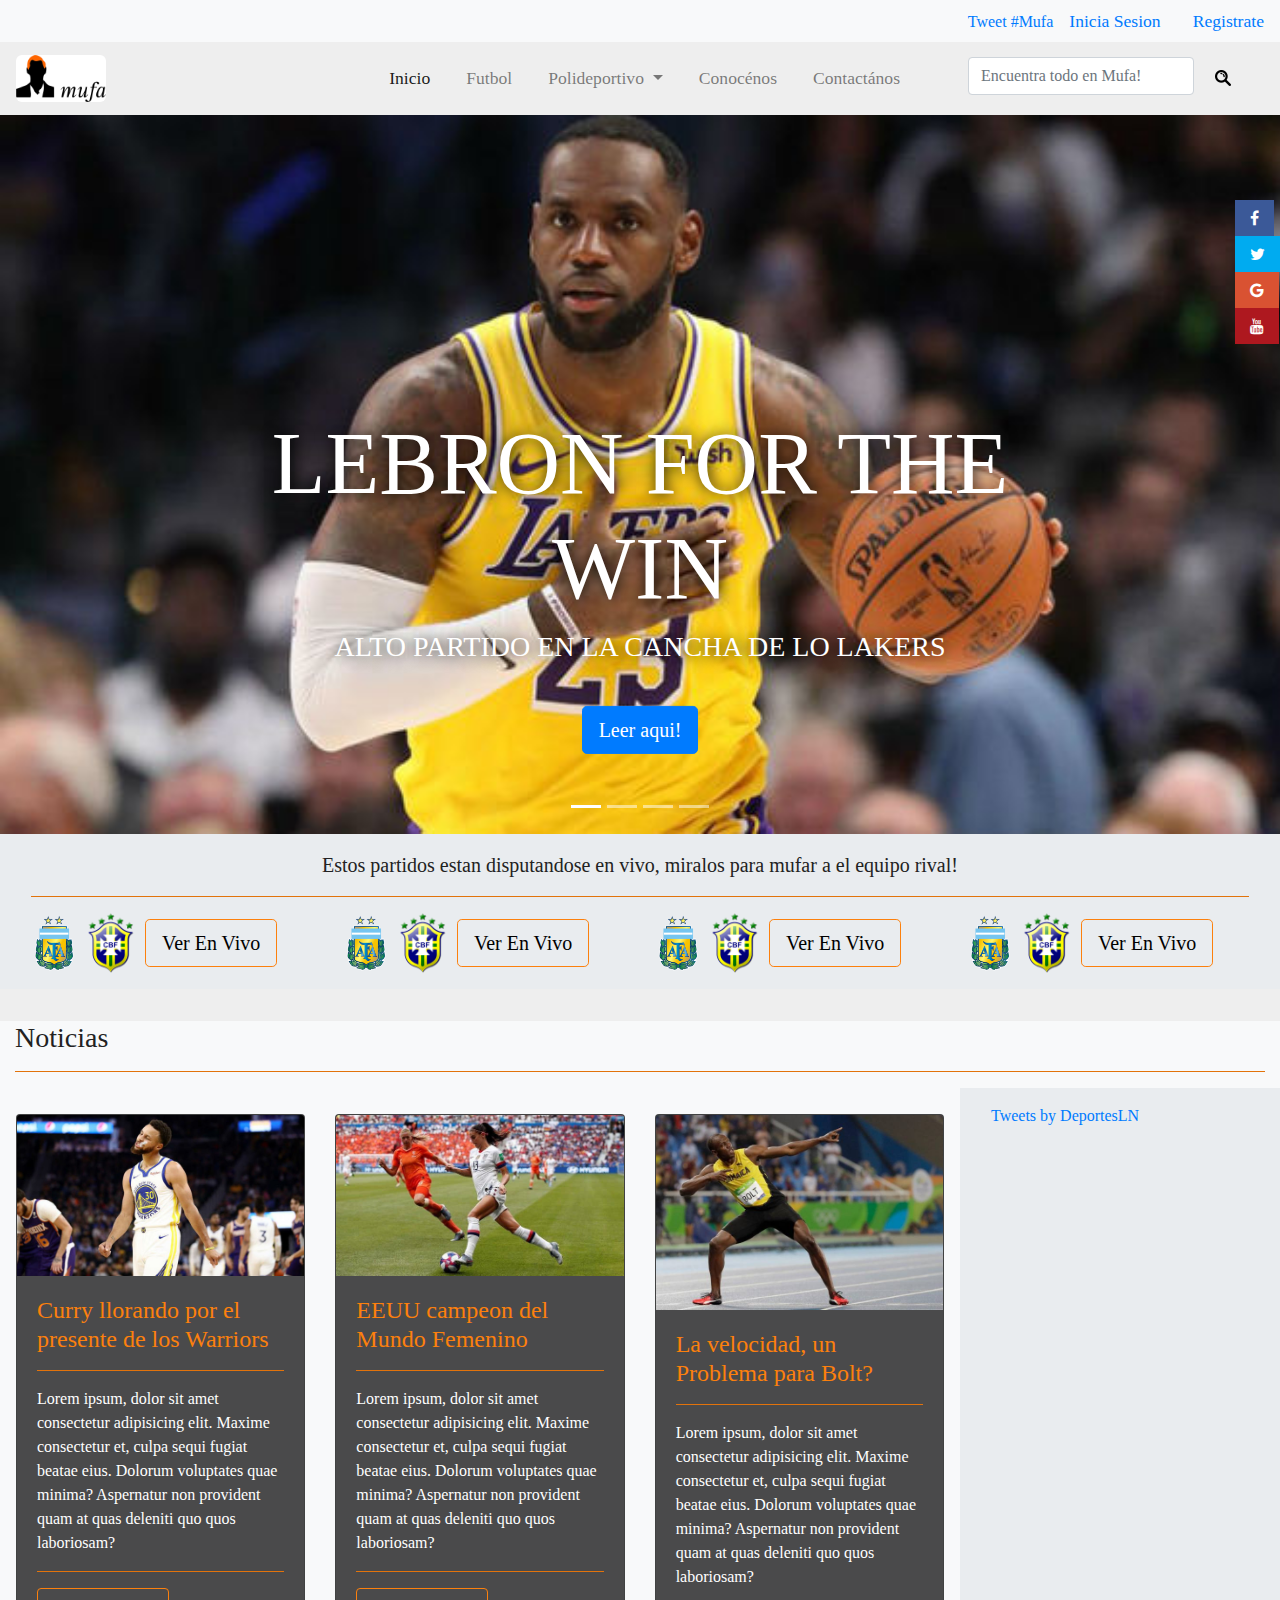
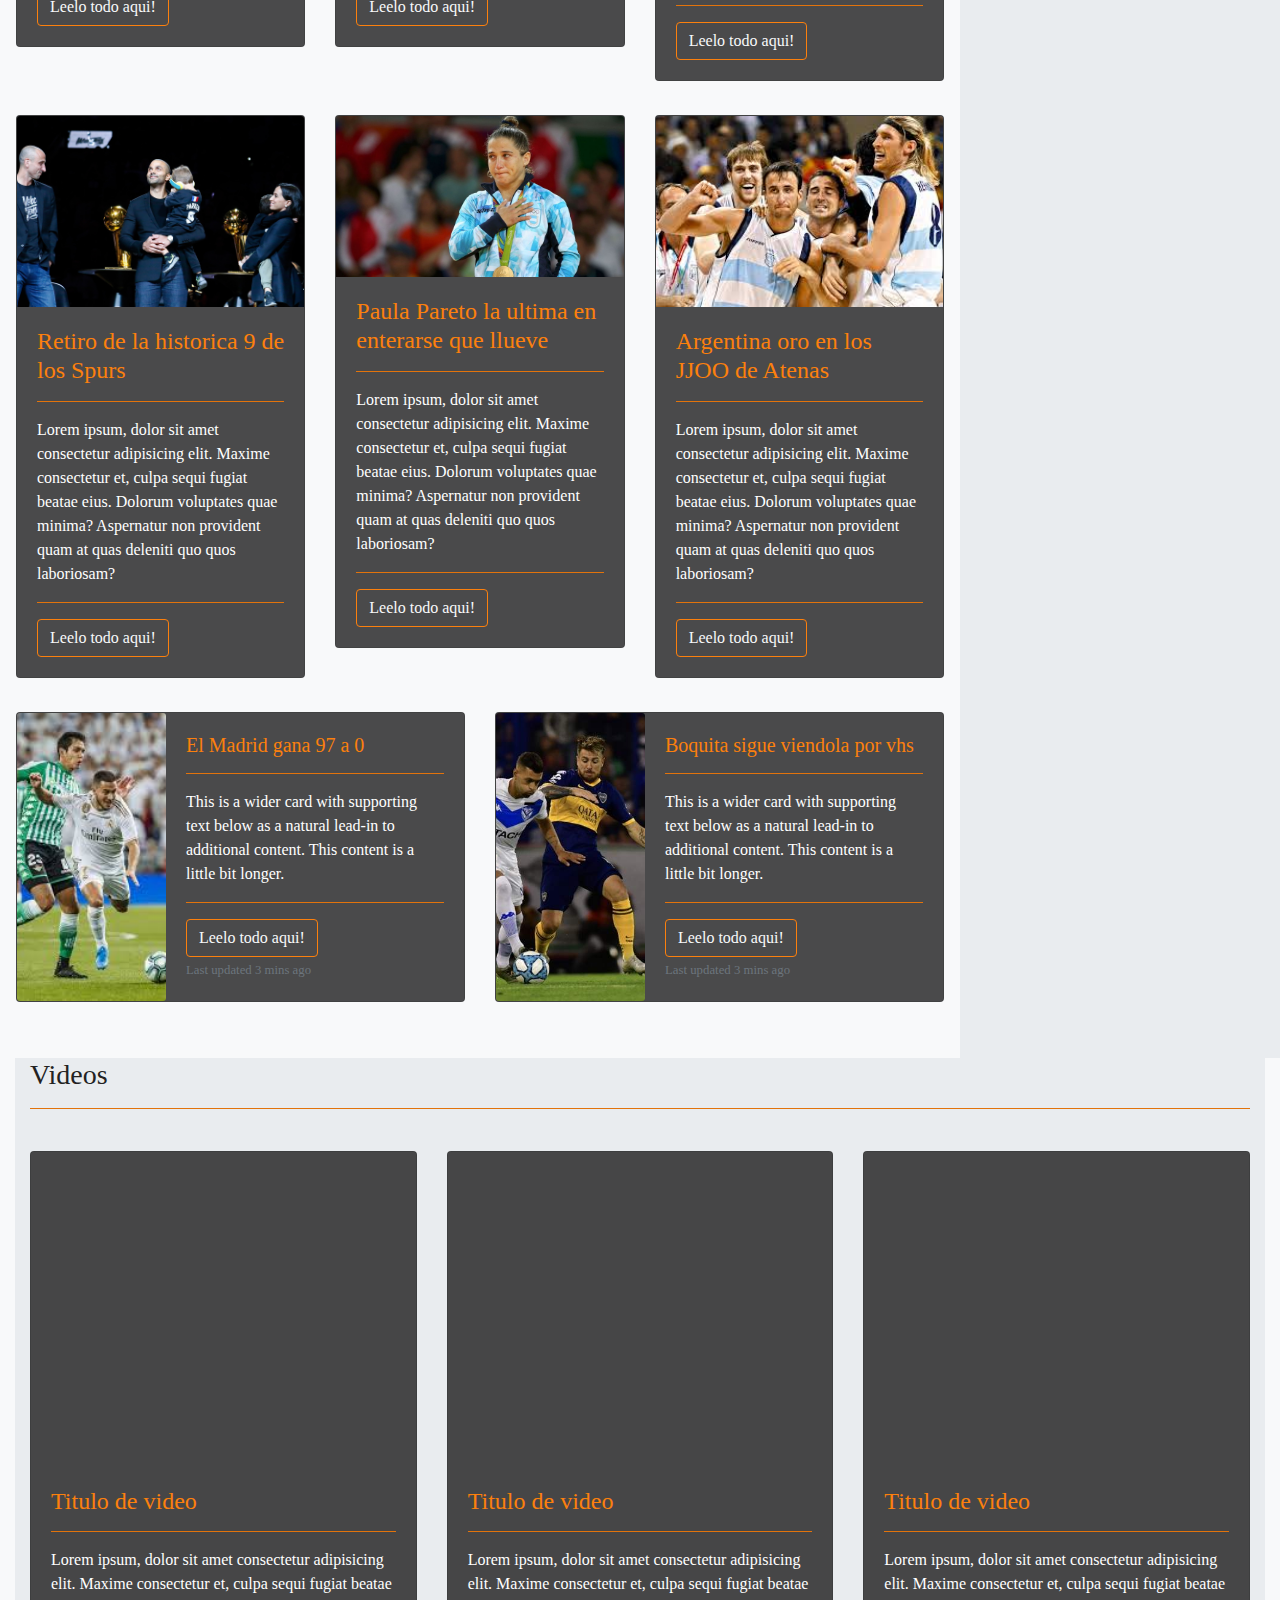
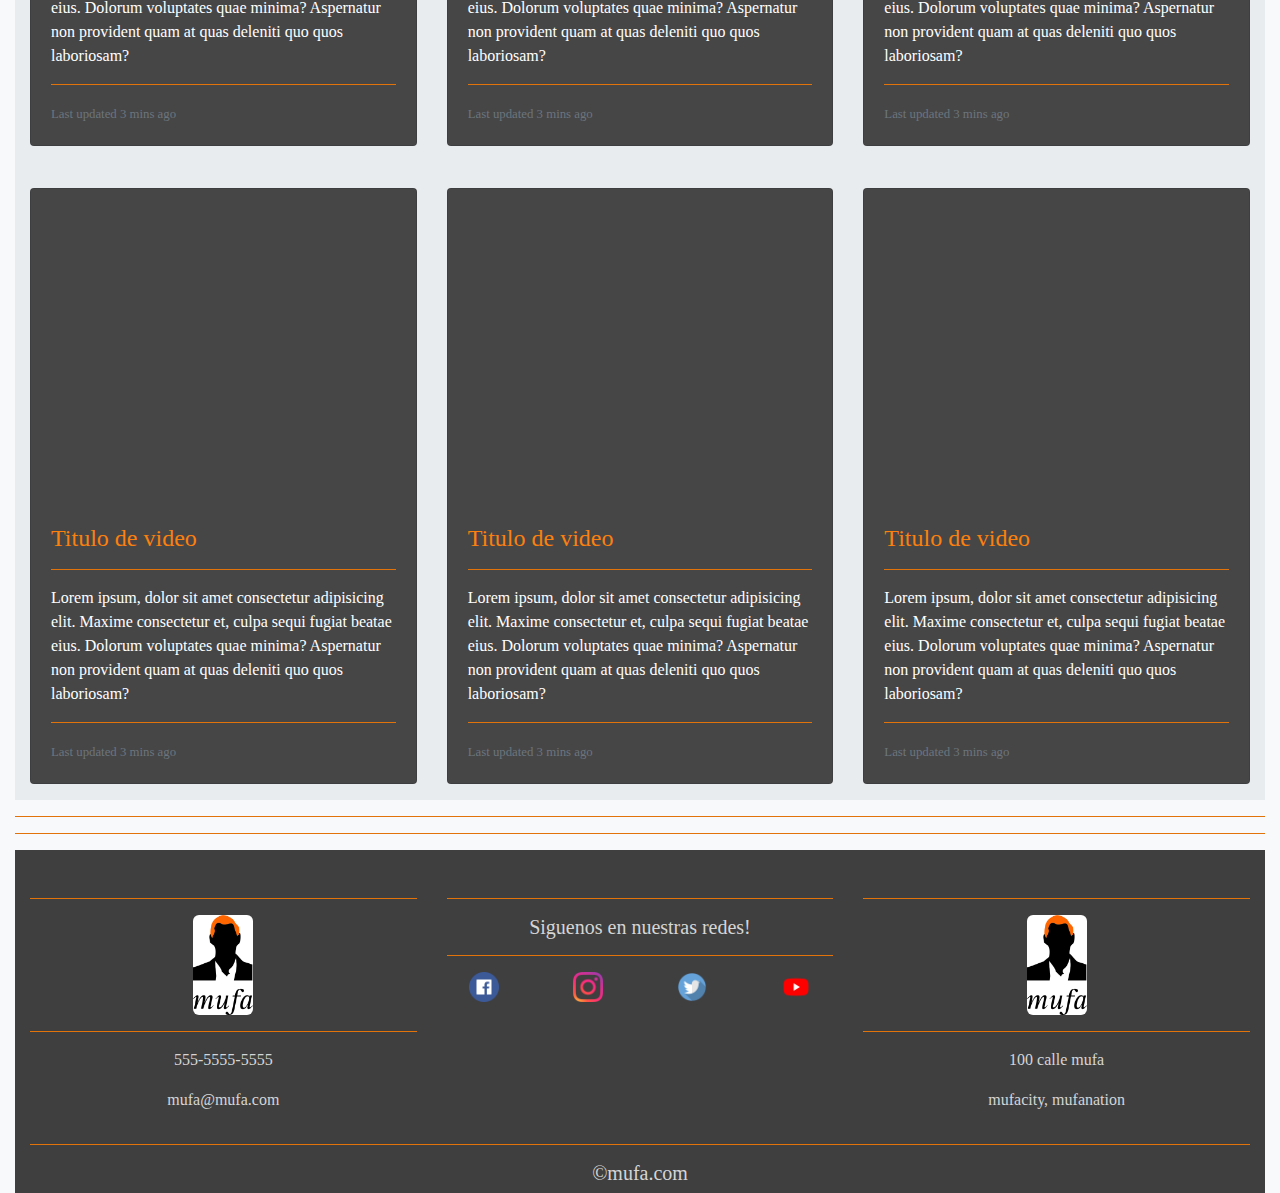
==== commit 3a06d9f4: "twitter + login index ok" ====
--- a/index.html
+++ b/index.html
@@ -364,28 +364,7 @@
             <!-- columnda de la derehca para redes sociales -->
             <div class="col-lg-3 fondoGris" style="padding: 1rem;">
                     <div class="container">
-                            <img src="/w3images/bandmember.jpg" alt="Avatar" style="width:100%;">
-                            <p>Hello. How are you today?</p>
-                            <span class="time-right">11:00</span>
-                          </div>
-                          
-                          <div class="container darker">
-                            <img src="/w3images/avatar_g2.jpg" alt="Avatar" class="right" style="width:100%;">
-                            <p>Hey! I'm fine. Thanks for asking!</p>
-                            <span class="time-left">11:01</span>
-                          </div>
-                          
-                          <div class="container">
-                            <img src="/w3images/bandmember.jpg" alt="Avatar" style="width:100%;">
-                            <p>Sweet! So, what do you wanna do today?</p>
-                            <span class="time-right">11:02</span>
-                          </div>
-                          
-                          <div class="container darker">
-                            <img src="/w3images/avatar_g2.jpg" alt="Avatar" class="right" style="width:100%;">
-                            <p>Nah, I dunno. Play soccer.. or learn more coding perhaps?</p>
-                            <span class="time-left">11:05</span>
-                          </div>
+                        <a class="twitter-timeline" data-width="277" data-height="500" data-theme="dark" data-link-color="#FAB81E" href="https://twitter.com/DeportesLN?ref_src=twsrc%5Etfw">Tweets by DeportesLN</a> <script async src="https://platform.twitter.com/widgets.js" charset="utf-8"></script>
             </div>
         </div>
     </div>
@@ -568,7 +547,6 @@
         </div>
     </footer>
 
-
 </body>
 
 </html>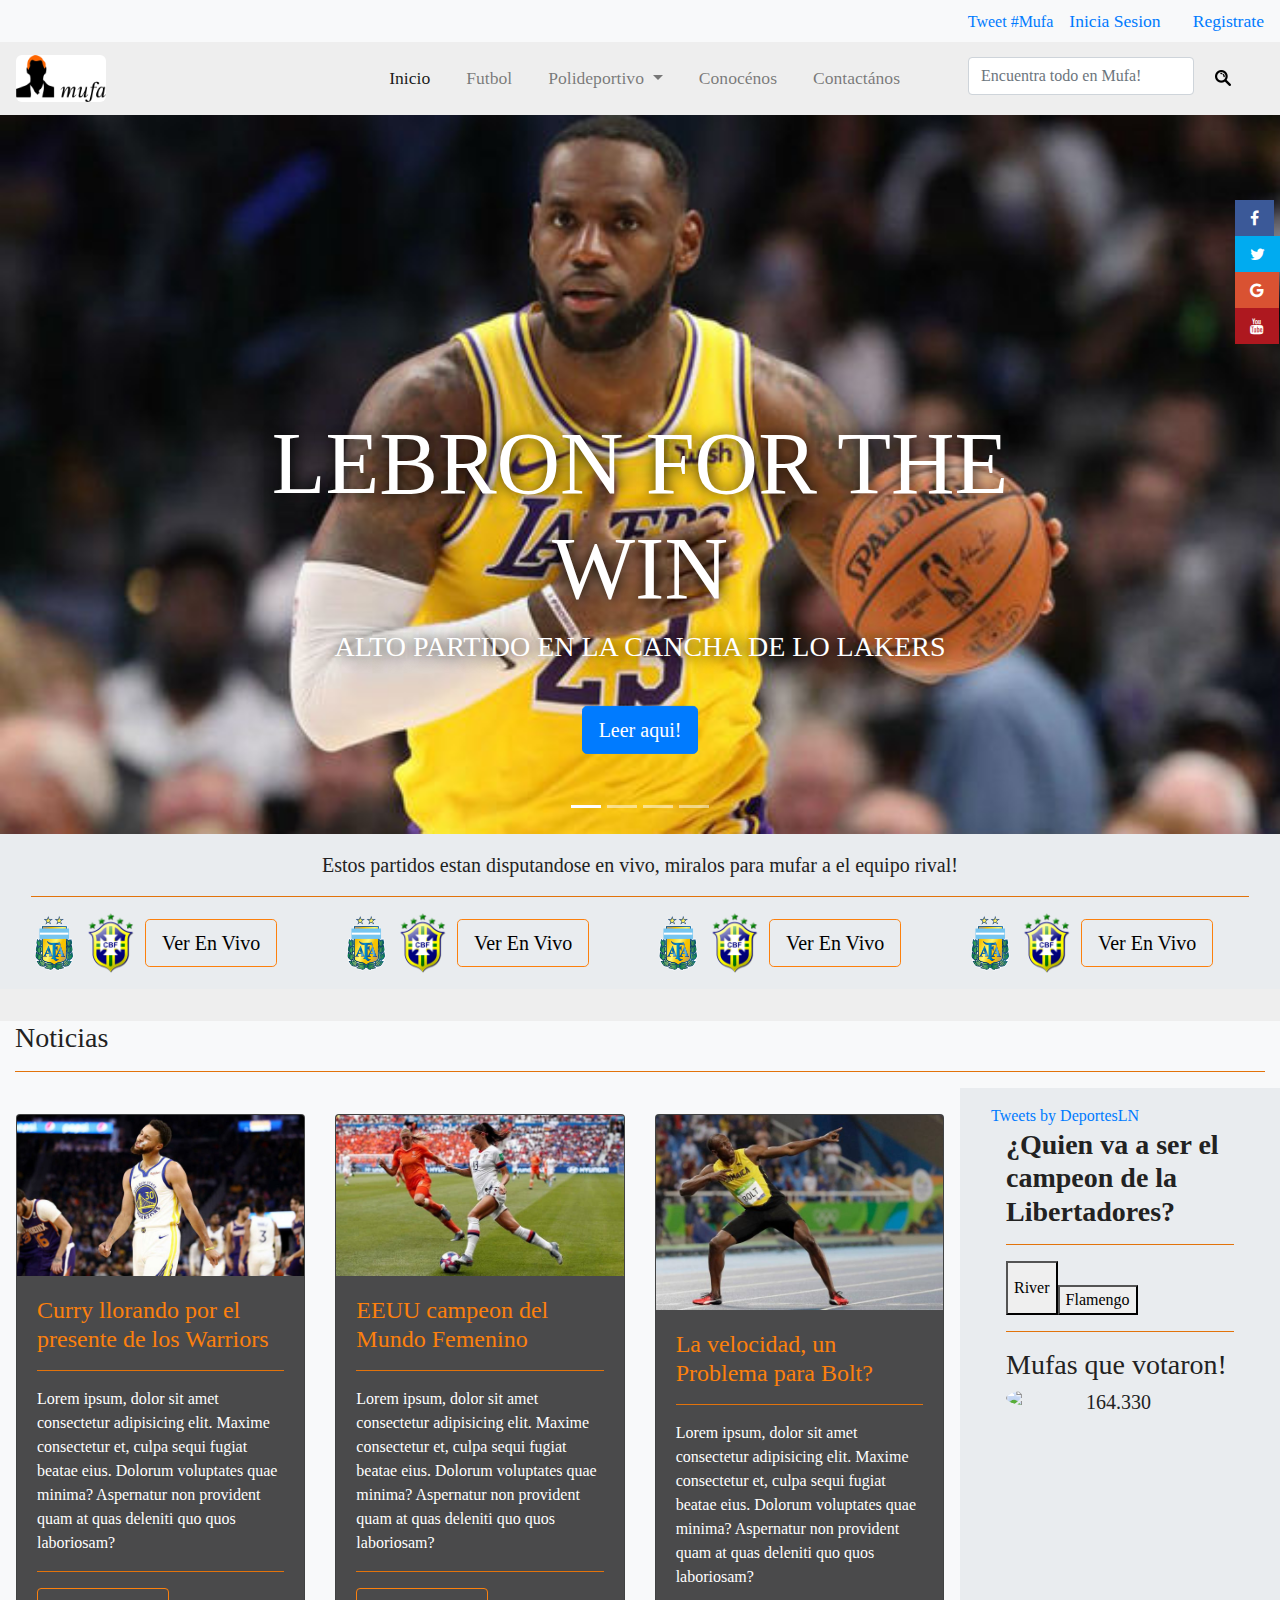
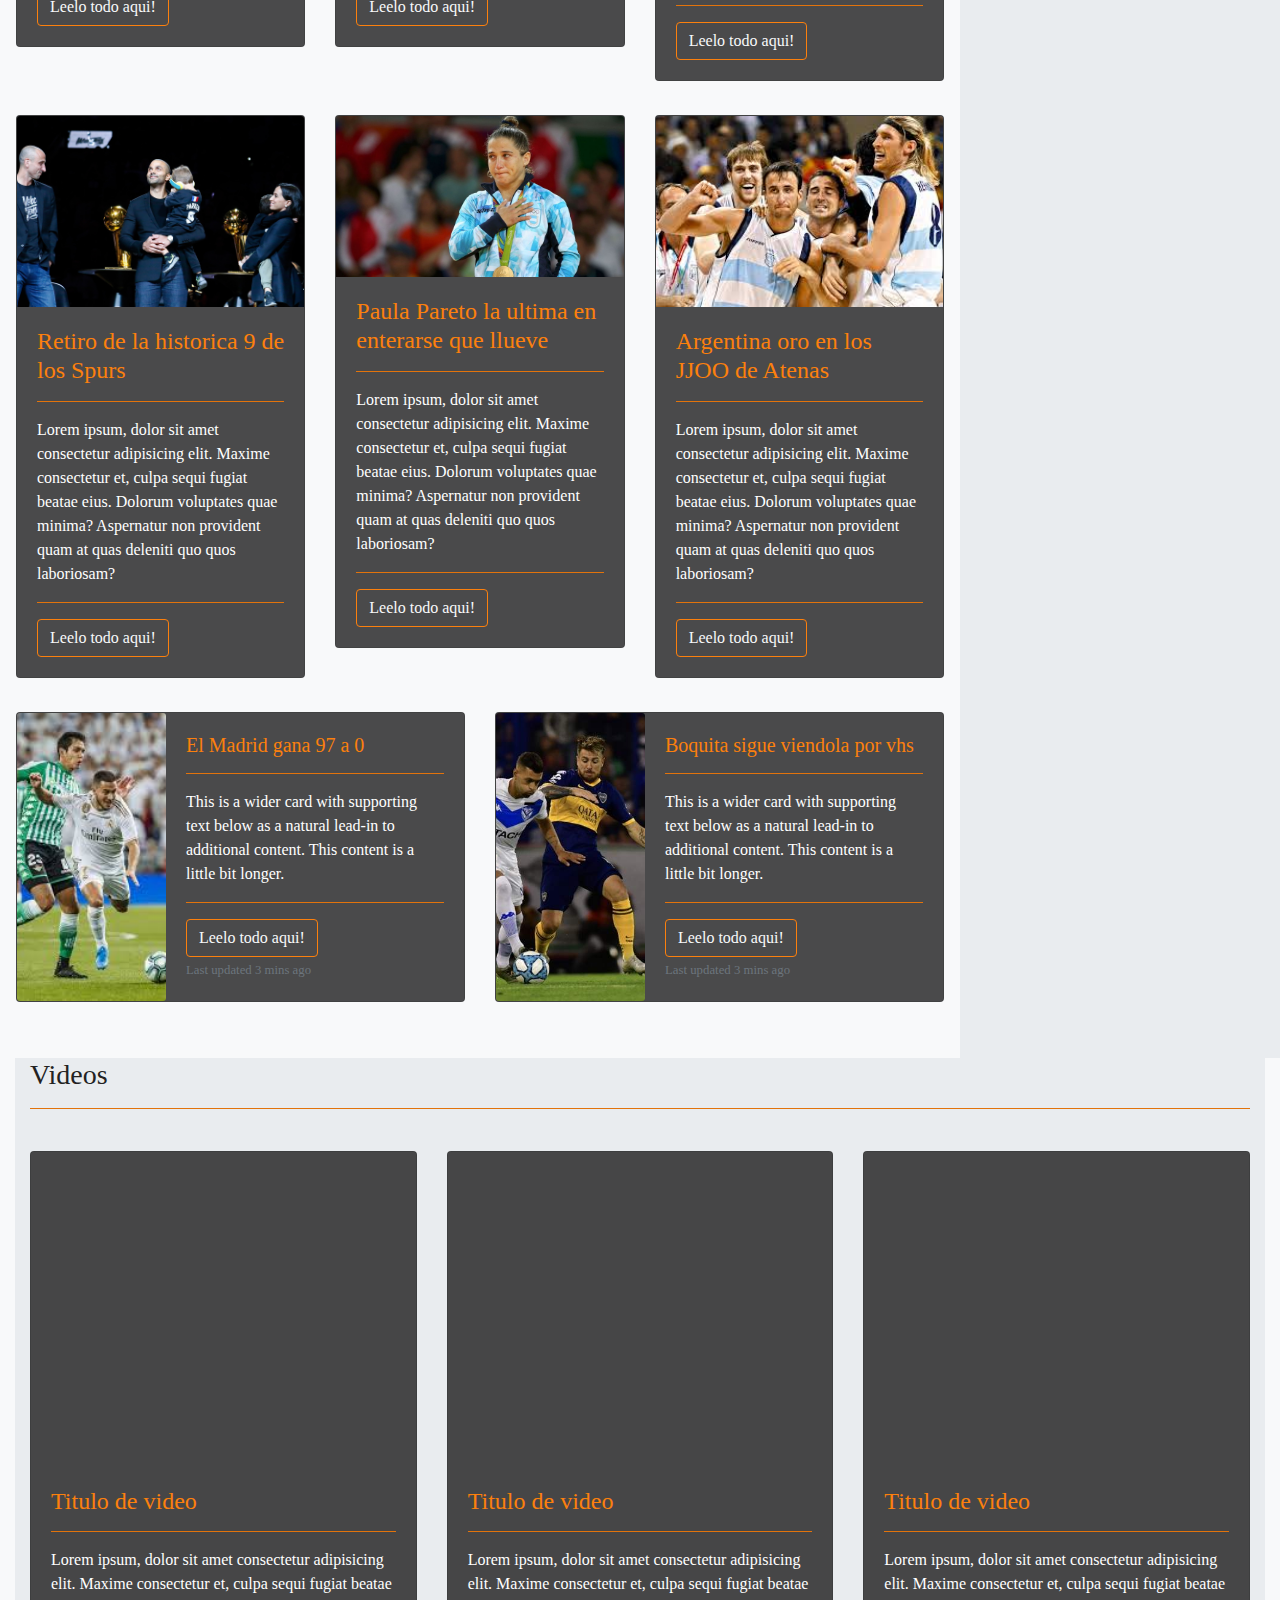
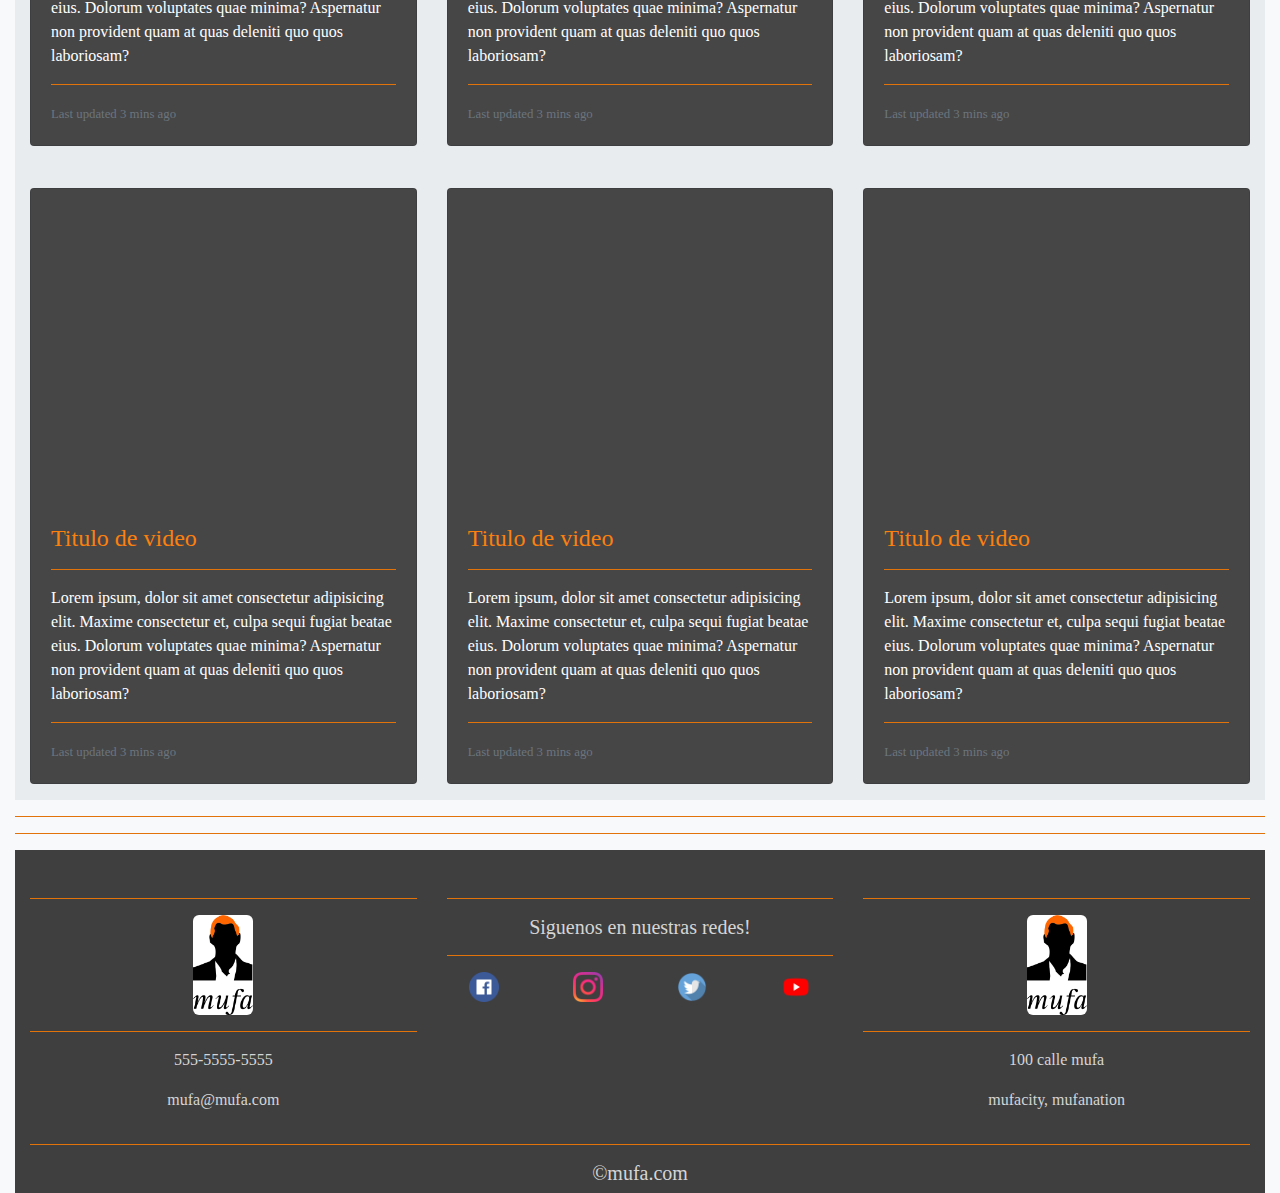
==== commit 8b55412d: "encuesta" ====
--- a/index.html
+++ b/index.html
@@ -56,7 +56,7 @@
     </ul>
     <!-- <div class="superior position-relative fixed-top "> -->
 
-    <nav class="navbar navbar-expand-lg navbar-light bg-light">
+    <nav class="navbar navbar-expand-lg navbar-light ">
         <a class="navbar-brand" href="#"><img id="iconoLogo" src="img/mufaHorizontal.png" alt=""></a>
         <button class="navbar-toggler" type="button" data-toggle="collapse" data-target="#navbarNavDropdown"
             aria-controls="navbarNavDropdown" aria-expanded="false" aria-label="Toggle navigation">
@@ -119,9 +119,10 @@
             <div class="carousel-item active">
                 <img src="img/lebron.jpg" alt="">
                 <div class="carousel-caption">
-                    <h1 class="display-2">Lebron for the Win</h1>
+                    <h1 class="display-2 tituloCarrusel">Lebron for the Win</h1>
                     <h3>alto partido en la cancha de lo lakers</h3>
-                    <button type="button" class="btn btn-primary btn-lg" style="margin-bottom: 1em;">Leer aqui!</button>
+                    <button type="button" class="btn btn-primary btn-lg botonIngresar" style="margin-bottom: 1em;">Leer
+                        aqui!</button>
 
                 </div>
             </div>
@@ -137,7 +138,7 @@
             <div class="carousel-item">
                 <img src="img/Messi.jpg" alt="">
                 <div class="carousel-caption">
-                    <h1 class="display-2">Messi se sumo a la seleccion</h1>
+                    <h1 class="display-2">Volvio el 10</h1>
                     <h3>El crack rosarino ya llego para salvarle las papas a Scaloni</h3>
                     <button type="button" class="btn btn-primary btn-lg" style="margin-bottom: 1em;">Leer aqui!</button>
 
@@ -146,7 +147,7 @@
             <div class="carousel-item">
                 <img src="img/roger.jpg" alt="">
                 <div class="carousel-caption">
-                    <h1 class="display-2">Roger eterno</h1>
+                    <h1 class="display-2">Roger en el top 3</h1>
                     <h3>Aun en vigencia Roger sigue en lo mas alto del tenis mundial</h3>
                     <button type="button" class="btn btn-primary btn-lg" style="margin-bottom: 1em;">Leer aqui!</button>
 
@@ -363,189 +364,233 @@
             <!-- fin red social sticky -->
             <!-- columnda de la derehca para redes sociales -->
             <div class="col-lg-3 fondoGris" style="padding: 1rem;">
-                    <div class="container">
-                        <a class="twitter-timeline" data-width="277" data-height="500" data-theme="dark" data-link-color="#FAB81E" href="https://twitter.com/DeportesLN?ref_src=twsrc%5Etfw">Tweets by DeportesLN</a> <script async src="https://platform.twitter.com/widgets.js" charset="utf-8"></script>
+                <div class="container">
+                    <!-- COLUMNA TWITTER-->
+                    <a class="twitter-timeline" data-width="277" data-height="500" data-theme="dark"
+                        data-link-color="#FAB81E" href="https://twitter.com/DeportesLN?ref_src=twsrc%5Etfw">Tweets by
+                        DeportesLN</a>
+                    <script async src="https://platform.twitter.com/widgets.js" charset="utf-8"></script>
+
+                    <!-- COLUMNA ENCUESTA-->
+                    <div class="col-12 encuesta">
+
+                        <div class="tituloencuesta">
+                            <h3><b>¿Quien va a ser el campeon de la Libertadores?</b></h3>
+                            <hr>
+                            <div class="btn-group">
+
+                                <button>River</button>
+
+                                <button class="mt-4">Flamengo</button>
+                            </div>
+                            <hr>
+
+                            <div class="votacion">
+                                <h3>Mufas que votaron!</h3>
+                              
+                                <div class="cantidadvoto">
+                                    <img src="img/votacion.png">
+                                    <h5>164.330 </h5>
+                                </div>
+
+                            </div>
+
+                        </div>
+
+
+
+
+                    </div>
+
+
+
+
+                </div>
+
+
             </div>
         </div>
-    </div>
-
-
-    <!-- fin de las noticias -->
-    <!-- comienzo de videos -->
-    <div class="container-fluid fondoGris">
-        <h3>Videos</h3>
-        <hr>
-        <div class="row padding">
-            <div class="col-xs-12 col-sm-12 col-md-6 col-lg-6 col-xl-4" style="margin-bottom:1rem;  margin-top: 1rem;">
-                <div class="card">
-                    <iframe width="100%" height="315" style="padding-bottom:1rem;"
-                        src="https://www.youtube.com/embed/oragndFFa8o" frameborder="0"
-                        allow="accelerometer; autoplay; encrypted-media; gyroscope; picture-in-picture"
-                        allowfullscreen></iframe>
-                    <div class="card-body">
-                        <h4 class="card-title">Titulo de video</h4>
-                        <hr>
-                        <p class="card-text">Lorem ipsum, dolor sit amet consectetur adipisicing elit. Maxime
-                            consectetur et, culpa sequi fugiat beatae eius. Dolorum voluptates quae minima?
-                            Aspernatur
-                            non provident quam at quas deleniti quo quos laboriosam?</p>
-                        <hr>
-                        <p class="card-text"><small class="text-muted">Last updated 3 mins ago</small>
-                    </div>
-                </div>
-            </div>
-
-            <div class="col-xs-12 col-sm-12 col-md-6 col-lg-6 col-xl-4" style="margin-bottom:1rem;  margin-top: 1rem;">
-                <div class="card">
-                    <iframe width="100%" height="315" style="padding-bottom:1rem;"
-                        src="https://www.youtube.com/embed/oragndFFa8o" frameborder="0"
-                        allow="accelerometer; autoplay; encrypted-media; gyroscope; picture-in-picture"
-                        allowfullscreen></iframe>
-                    <div class="card-body">
-                        <h4 class="card-title">Titulo de video</h4>
-                        <hr>
-                        <p class="card-text">Lorem ipsum, dolor sit amet consectetur adipisicing elit. Maxime
-                            consectetur et, culpa sequi fugiat beatae eius. Dolorum voluptates quae minima?
-                            Aspernatur
-                            non provident quam at quas deleniti quo quos laboriosam?</p>
-                        <hr>
-                        <p class="card-text"><small class="text-muted">Last updated 3 mins ago</small>
-                    </div>
-                </div>
-            </div>
-            <div class="col-xs-12 col-sm-12 col-md-12 col-lg-12 col-xl-4"
-                style="margin-bottom:1rem;  margin-top: 1rem;">
-                <div class="card">
-                    <iframe width="100%" height="315" style="padding-bottom:1rem;"
-                        src="https://www.youtube.com/embed/oragndFFa8o" frameborder="0"
-                        allow="accelerometer; autoplay; encrypted-media; gyroscope; picture-in-picture"
-                        allowfullscreen></iframe>
-                    <div class="card-body">
-                        <h4 class="card-title">Titulo de video</h4>
-                        <hr>
-                        <p class="card-text">Lorem ipsum, dolor sit amet consectetur adipisicing elit. Maxime
-                            consectetur et, culpa sequi fugiat beatae eius. Dolorum voluptates quae minima?
-                            Aspernatur
-                            non provident quam at quas deleniti quo quos laboriosam?</p>
-                        <hr>
-                        <p class="card-text"><small class="text-muted">Last updated 3 mins ago</small>
-                    </div>
-                </div>
-            </div>
+
+
+        <!-- fin de las noticias -->
+        <!-- comienzo de videos -->
+        <div class="container-fluid fondoGris">
+            <h3>Videos</h3>
+            <hr>
+            <div class="row padding">
+                <div class="col-xs-12 col-sm-12 col-md-6 col-lg-6 col-xl-4"
+                    style="margin-bottom:1rem;  margin-top: 1rem;">
+                    <div class="card">
+                        <iframe width="100%" height="315" style="padding-bottom:1rem;"
+                            src="https://www.youtube.com/embed/oragndFFa8o" frameborder="0"
+                            allow="accelerometer; autoplay; encrypted-media; gyroscope; picture-in-picture"
+                            allowfullscreen></iframe>
+                        <div class="card-body">
+                            <h4 class="card-title">Titulo de video</h4>
+                            <hr>
+                            <p class="card-text">Lorem ipsum, dolor sit amet consectetur adipisicing elit. Maxime
+                                consectetur et, culpa sequi fugiat beatae eius. Dolorum voluptates quae minima?
+                                Aspernatur
+                                non provident quam at quas deleniti quo quos laboriosam?</p>
+                            <hr>
+                            <p class="card-text"><small class="text-muted">Last updated 3 mins ago</small>
+                        </div>
+                    </div>
+                </div>
+
+                <div class="col-xs-12 col-sm-12 col-md-6 col-lg-6 col-xl-4"
+                    style="margin-bottom:1rem;  margin-top: 1rem;">
+                    <div class="card">
+                        <iframe width="100%" height="315" style="padding-bottom:1rem;"
+                            src="https://www.youtube.com/embed/oragndFFa8o" frameborder="0"
+                            allow="accelerometer; autoplay; encrypted-media; gyroscope; picture-in-picture"
+                            allowfullscreen></iframe>
+                        <div class="card-body">
+                            <h4 class="card-title">Titulo de video</h4>
+                            <hr>
+                            <p class="card-text">Lorem ipsum, dolor sit amet consectetur adipisicing elit. Maxime
+                                consectetur et, culpa sequi fugiat beatae eius. Dolorum voluptates quae minima?
+                                Aspernatur
+                                non provident quam at quas deleniti quo quos laboriosam?</p>
+                            <hr>
+                            <p class="card-text"><small class="text-muted">Last updated 3 mins ago</small>
+                        </div>
+                    </div>
+                </div>
+                <div class="col-xs-12 col-sm-12 col-md-12 col-lg-12 col-xl-4"
+                    style="margin-bottom:1rem;  margin-top: 1rem;">
+                    <div class="card">
+                        <iframe width="100%" height="315" style="padding-bottom:1rem;"
+                            src="https://www.youtube.com/embed/oragndFFa8o" frameborder="0"
+                            allow="accelerometer; autoplay; encrypted-media; gyroscope; picture-in-picture"
+                            allowfullscreen></iframe>
+                        <div class="card-body">
+                            <h4 class="card-title">Titulo de video</h4>
+                            <hr>
+                            <p class="card-text">Lorem ipsum, dolor sit amet consectetur adipisicing elit. Maxime
+                                consectetur et, culpa sequi fugiat beatae eius. Dolorum voluptates quae minima?
+                                Aspernatur
+                                non provident quam at quas deleniti quo quos laboriosam?</p>
+                            <hr>
+                            <p class="card-text"><small class="text-muted">Last updated 3 mins ago</small>
+                        </div>
+                    </div>
+                </div>
+            </div>
+            <div class="row padding">
+                <div class="col-xs-12 col-sm-12 col-md-6 col-lg-6 col-xl-4"
+                    style="margin-bottom:1rem;margin-top: 1rem; margin-top: 1rem;">
+                    <div class="card">
+                        <iframe width="100%" height="315" style="padding-bottom:1rem;"
+                            src="https://www.youtube.com/embed/oragndFFa8o" frameborder="0"
+                            allow="accelerometer; autoplay; encrypted-media; gyroscope; picture-in-picture"
+                            allowfullscreen></iframe>
+                        <div class="card-body">
+                            <h4 class="card-title">Titulo de video</h4>
+                            <hr>
+                            <p class="card-text">Lorem ipsum, dolor sit amet consectetur adipisicing elit. Maxime
+                                consectetur et, culpa sequi fugiat beatae eius. Dolorum voluptates quae minima?
+                                Aspernatur
+                                non provident quam at quas deleniti quo quos laboriosam?</p>
+                            <hr>
+                            <p class="card-text"><small class="text-muted">Last updated 3 mins ago</small>
+                        </div>
+                    </div>
+                </div>
+                <div class="col-xs-12 col-sm-12 col-md-6 col-lg-6 col-xl-4"
+                    style="margin-bottom:1rem;margin-top: 1rem; margin-top: 1rem;">
+                    <div class="card">
+                        <iframe width="100%" height="315" style="padding-bottom:1rem;"
+                            src="https://www.youtube.com/embed/oragndFFa8o" frameborder="0"
+                            allow="accelerometer; autoplay; encrypted-media; gyroscope; picture-in-picture"
+                            allowfullscreen></iframe>
+                        <div class="card-body">
+                            <h4 class="card-title">Titulo de video</h4>
+                            <hr>
+                            <p class="card-text">Lorem ipsum, dolor sit amet consectetur adipisicing elit. Maxime
+                                consectetur et, culpa sequi fugiat beatae eius. Dolorum voluptates quae minima?
+                                Aspernatur
+                                non provident quam at quas deleniti quo quos laboriosam?</p>
+                            <hr>
+                            <p class="card-text"><small class="text-muted">Last updated 3 mins ago</small>
+                        </div>
+                    </div>
+                </div>
+                <div class="col-xs-12 col-sm-12 col-md-12 col-lg-12 col-xl-4"
+                    style="margin-bottom:1rem;margin-top: 1rem;">
+                    <div class="card">
+                        <iframe width="100%" height="315" style="padding-bottom:1rem;"
+                            src="https://www.youtube.com/embed/oragndFFa8o" frameborder="0"
+                            allow="accelerometer; autoplay; encrypted-media; gyroscope; picture-in-picture"
+                            allowfullscreen></iframe>
+                        <div class="card-body">
+                            <h4 class="card-title">Titulo de video</h4>
+                            <hr>
+                            <p class="card-text">Lorem ipsum, dolor sit amet consectetur adipisicing elit. Maxime
+                                consectetur et, culpa sequi fugiat beatae eius. Dolorum voluptates quae minima?
+                                Aspernatur
+                                non provident quam at quas deleniti quo quos laboriosam?</p>
+                            <hr>
+                            <p class="card-text"><small class="text-muted">Last updated 3 mins ago</small>
+                        </div>
+                    </div>
+                </div>
+            </div>
+
         </div>
-        <div class="row padding">
-            <div class="col-xs-12 col-sm-12 col-md-6 col-lg-6 col-xl-4"
-                style="margin-bottom:1rem;margin-top: 1rem; margin-top: 1rem;">
-                <div class="card">
-                    <iframe width="100%" height="315" style="padding-bottom:1rem;"
-                        src="https://www.youtube.com/embed/oragndFFa8o" frameborder="0"
-                        allow="accelerometer; autoplay; encrypted-media; gyroscope; picture-in-picture"
-                        allowfullscreen></iframe>
-                    <div class="card-body">
-                        <h4 class="card-title">Titulo de video</h4>
-                        <hr>
-                        <p class="card-text">Lorem ipsum, dolor sit amet consectetur adipisicing elit. Maxime
-                            consectetur et, culpa sequi fugiat beatae eius. Dolorum voluptates quae minima?
-                            Aspernatur
-                            non provident quam at quas deleniti quo quos laboriosam?</p>
-                        <hr>
-                        <p class="card-text"><small class="text-muted">Last updated 3 mins ago</small>
-                    </div>
-                </div>
-            </div>
-            <div class="col-xs-12 col-sm-12 col-md-6 col-lg-6 col-xl-4"
-                style="margin-bottom:1rem;margin-top: 1rem; margin-top: 1rem;">
-                <div class="card">
-                    <iframe width="100%" height="315" style="padding-bottom:1rem;"
-                        src="https://www.youtube.com/embed/oragndFFa8o" frameborder="0"
-                        allow="accelerometer; autoplay; encrypted-media; gyroscope; picture-in-picture"
-                        allowfullscreen></iframe>
-                    <div class="card-body">
-                        <h4 class="card-title">Titulo de video</h4>
-                        <hr>
-                        <p class="card-text">Lorem ipsum, dolor sit amet consectetur adipisicing elit. Maxime
-                            consectetur et, culpa sequi fugiat beatae eius. Dolorum voluptates quae minima?
-                            Aspernatur
-                            non provident quam at quas deleniti quo quos laboriosam?</p>
-                        <hr>
-                        <p class="card-text"><small class="text-muted">Last updated 3 mins ago</small>
-                    </div>
-                </div>
-            </div>
-            <div class="col-xs-12 col-sm-12 col-md-12 col-lg-12 col-xl-4" style="margin-bottom:1rem;margin-top: 1rem;">
-                <div class="card">
-                    <iframe width="100%" height="315" style="padding-bottom:1rem;"
-                        src="https://www.youtube.com/embed/oragndFFa8o" frameborder="0"
-                        allow="accelerometer; autoplay; encrypted-media; gyroscope; picture-in-picture"
-                        allowfullscreen></iframe>
-                    <div class="card-body">
-                        <h4 class="card-title">Titulo de video</h4>
-                        <hr>
-                        <p class="card-text">Lorem ipsum, dolor sit amet consectetur adipisicing elit. Maxime
-                            consectetur et, culpa sequi fugiat beatae eius. Dolorum voluptates quae minima?
-                            Aspernatur
-                            non provident quam at quas deleniti quo quos laboriosam?</p>
-                        <hr>
-                        <p class="card-text"><small class="text-muted">Last updated 3 mins ago</small>
-                    </div>
-                </div>
-            </div>
-        </div>
-
-    </div>
-    <!-- fin de videos -->
-    <hr class="my-3">
-
-    <!-- comienzo footer -->
-
-    <hr class="my-3">
-    <footer>
-        <div class="container-fluid padding ">
-            <div class="row text-center">
-                <div class="col-md-4">
-                    <hr>
-                    <img src="img/mufaVertical.png" alt="" style="width: 60px; background-color: white;
+        <!-- fin de videos -->
+        <hr class="my-3">
+
+        <!-- comienzo footer -->
+
+        <hr class="my-3">
+        <footer>
+            <div class="container-fluid padding ">
+                <div class="row text-center">
+                    <div class="col-md-4">
+                        <hr>
+                        <img src="img/mufaVertical.png" alt="" style="width: 60px; background-color: white;
                     border-radius: 6px;">
-                    <hr>
-                    <p>555-5555-5555</p>
-                    <p>mufa@mufa.com</p>
-
-                </div>
-                <div class="col-md-4">
-                    <hr>
-                    <h5>Siguenos en nuestras redes!</h5>
-                    <hr>
-                    <div class="row">
-                        <div class="col-md-3">
-                            <img src="img/iconoFace.png" alt="" style="width: 30px;">
-                        </div>
-                        <div class="col-md-3">
-                            <img src="img/iconoInsta.png" alt="" style="width: 30px;">
-                        </div>
-                        <div class="col-md-3">
-                            <img src="img/iconoTwt.png" alt="" style="width: 30px;">
-                        </div>
-                        <div class="col-md-3">
-                            <img src="img/iconoYou.png" alt="" style="width: 30px;">
-                        </div>
-                    </div>
-                </div>
-                <div class="col-md-4">
-                    <hr>
-                    <img src="img/mufaVertical.png" alt="" style="width: 60px; background-color: white;
+                        <hr>
+                        <p>555-5555-5555</p>
+                        <p>mufa@mufa.com</p>
+
+                    </div>
+                    <div class="col-md-4">
+                        <hr>
+                        <h5>Siguenos en nuestras redes!</h5>
+                        <hr>
+                        <div class="row">
+                            <div class="col-md-3">
+                                <img src="img/iconoFace.png" alt="" style="width: 30px;">
+                            </div>
+                            <div class="col-md-3">
+                                <img src="img/iconoInsta.png" alt="" style="width: 30px;">
+                            </div>
+                            <div class="col-md-3">
+                                <img src="img/iconoTwt.png" alt="" style="width: 30px;">
+                            </div>
+                            <div class="col-md-3">
+                                <img src="img/iconoYou.png" alt="" style="width: 30px;">
+                            </div>
+                        </div>
+                    </div>
+                    <div class="col-md-4">
+                        <hr>
+                        <img src="img/mufaVertical.png" alt="" style="width: 60px; background-color: white;
                     border-radius: 6px;">
-                    <hr>
-
-                    <p>100 calle mufa</p>
-                    <p>mufacity, mufanation</p>
-                </div>
-                <div class="col-md-12">
-                    <hr>
-                    <h5>&copy;mufa.com</h5>
-                </div>
-            </div>
-        </div>
-    </footer>
+                        <hr>
+
+                        <p>100 calle mufa</p>
+                        <p>mufacity, mufanation</p>
+                    </div>
+                    <div class="col-md-12">
+                        <hr>
+                        <h5>&copy;mufa.com</h5>
+                    </div>
+                </div>
+            </div>
+        </footer>
 
 </body>
 
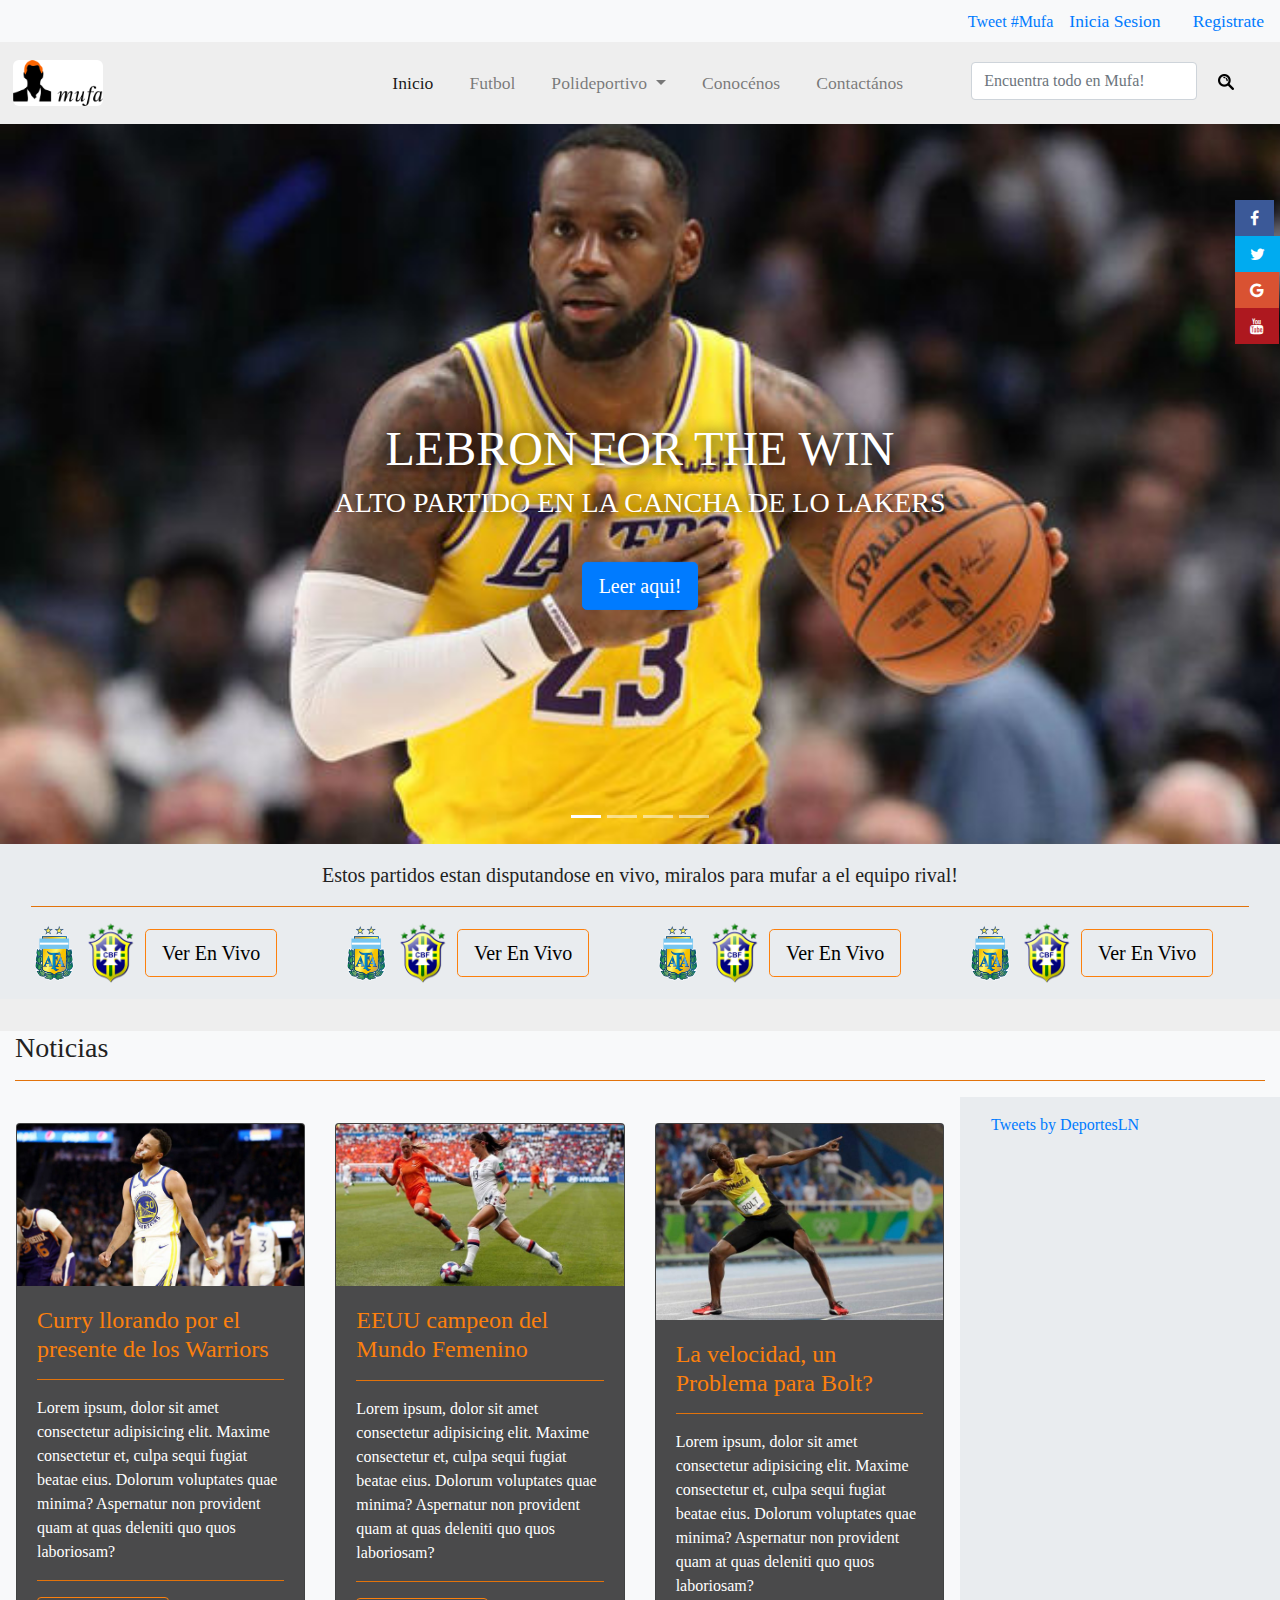
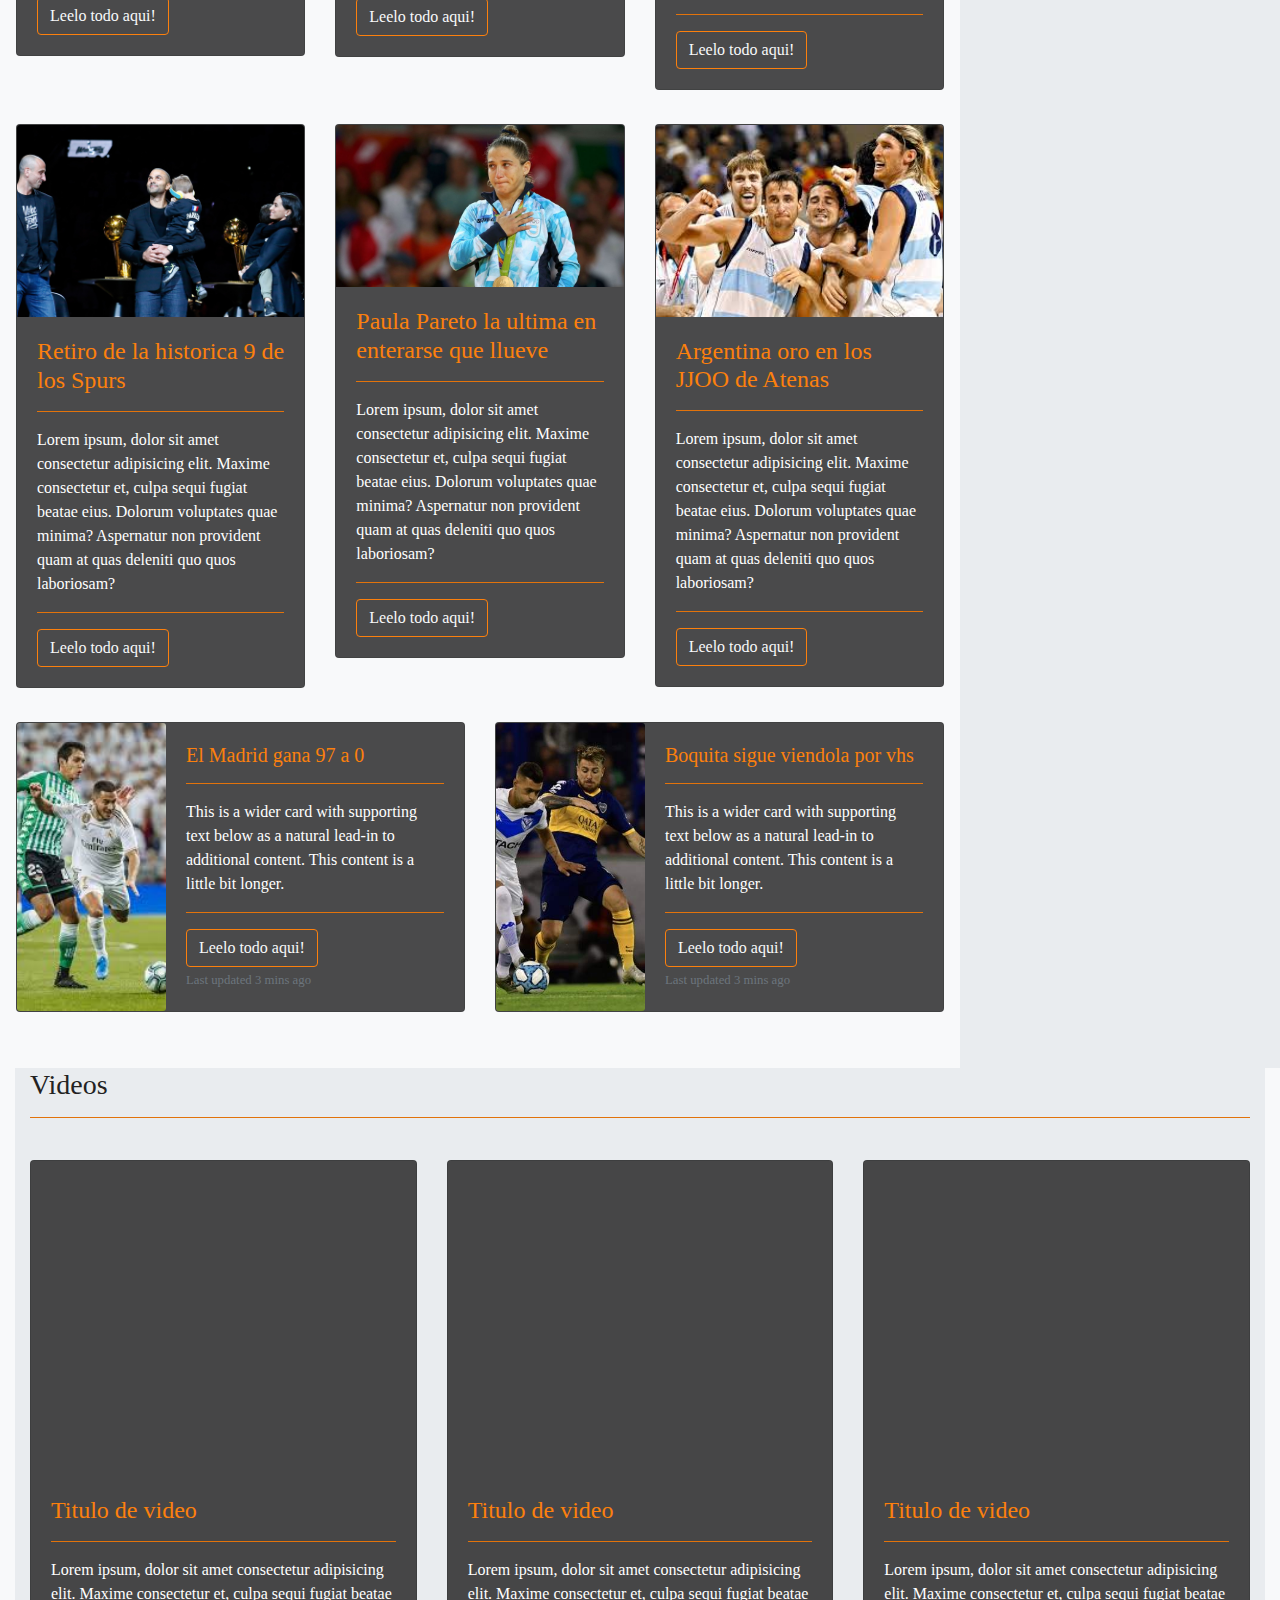
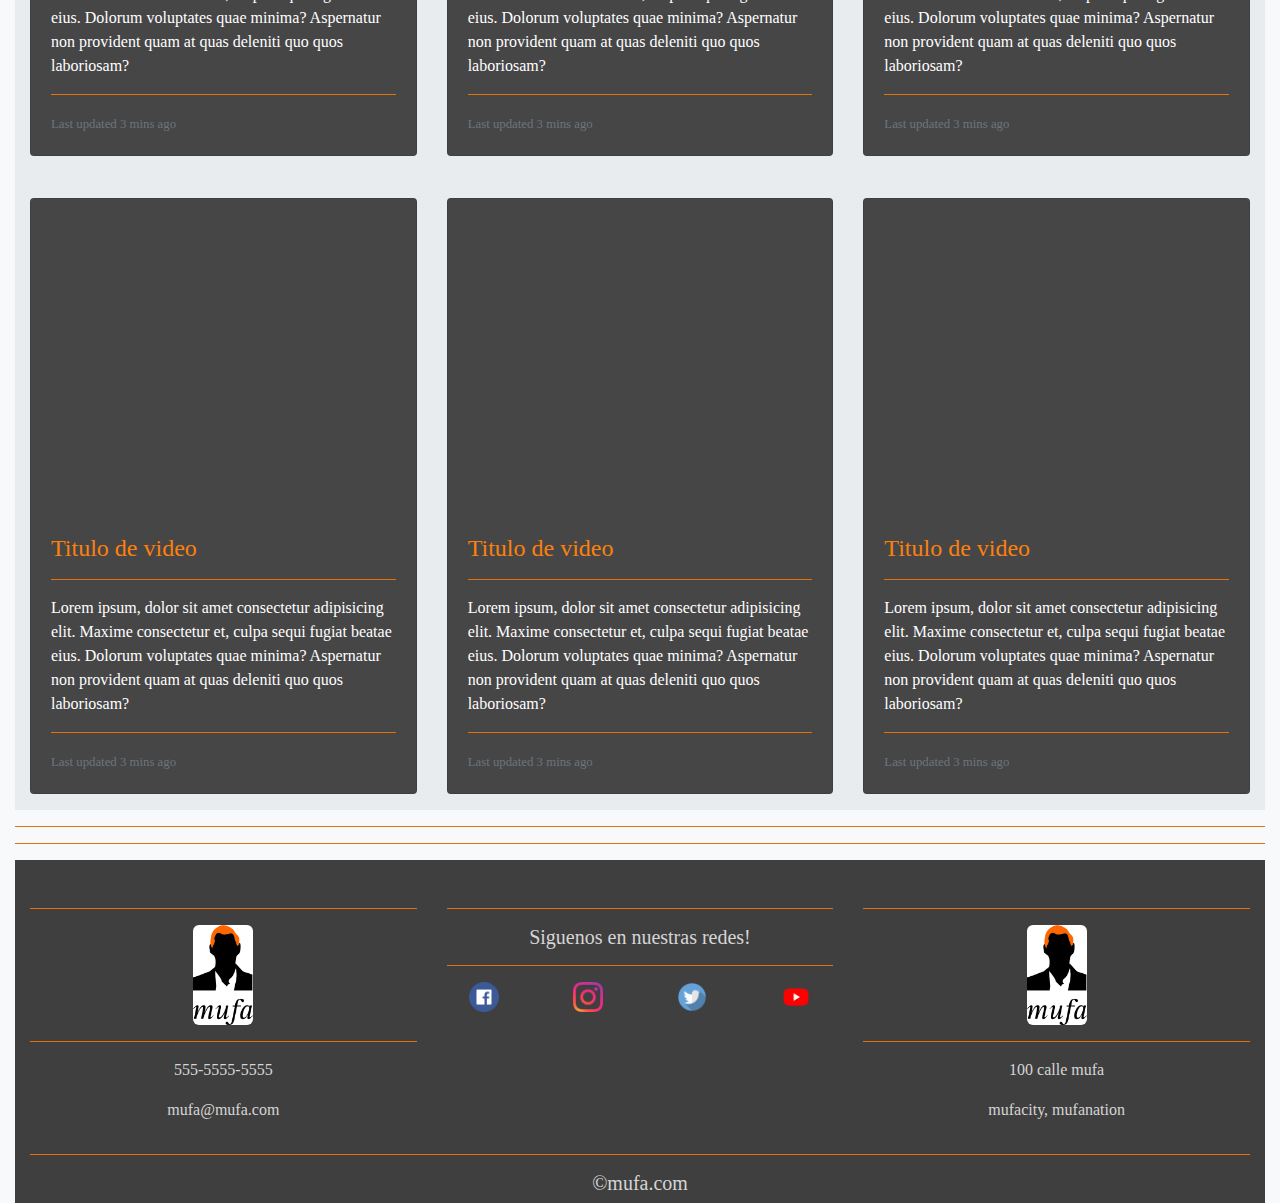
==== commit c201034e: "terminado index y conocenos" ====
--- a/index.html
+++ b/index.html
@@ -365,49 +365,11 @@
             <!-- columnda de la derehca para redes sociales -->
             <div class="col-lg-3 fondoGris" style="padding: 1rem;">
                 <div class="container">
-                    <!-- COLUMNA TWITTER-->
                     <a class="twitter-timeline" data-width="277" data-height="500" data-theme="dark"
                         data-link-color="#FAB81E" href="https://twitter.com/DeportesLN?ref_src=twsrc%5Etfw">Tweets by
                         DeportesLN</a>
                     <script async src="https://platform.twitter.com/widgets.js" charset="utf-8"></script>
-
-                    <!-- COLUMNA ENCUESTA-->
-                    <div class="col-12 encuesta">
-
-                        <div class="tituloencuesta">
-                            <h3><b>¿Quien va a ser el campeon de la Libertadores?</b></h3>
-                            <hr>
-                            <div class="btn-group">
-
-                                <button>River</button>
-
-                                <button class="mt-4">Flamengo</button>
-                            </div>
-                            <hr>
-
-                            <div class="votacion">
-                                <h3>Mufas que votaron!</h3>
-                              
-                                <div class="cantidadvoto">
-                                    <img src="img/votacion.png">
-                                    <h5>164.330 </h5>
-                                </div>
-
-                            </div>
-
-                        </div>
-
-
-
-
-                    </div>
-
-
-
-
-                </div>
-
-
+                </div>
             </div>
         </div>
 
--- a/css/style.css
+++ b/css/style.css
@@ -29,7 +29,7 @@
   /* background-color: #3f3f3f !important; */
   /* border-bottom: solid #b4b4b4;
   width: 100%  */
-  background: rgba(0,0,0,0.7) !important;
+  background-color: #e9ecef;
   
 }
  
@@ -156,11 +156,11 @@
 }
 
 @media (max-width: 1215px){
-  .carousel-caption{
+  /* .carousel-caption{
    
     top: 45%;
    
-  }
+  } */
   .carousel-caption{
     font-size: 350%;
   }
@@ -176,14 +176,14 @@
 }
 
 @media (max-width: 879px){
-  .carousel-caption{
+  /* .carousel-caption{
     
     top: 42%;
    
   }
   .carousel-caption{
     font-size: 350%;
-  }
+  } */
   .carousel-caption h3{
    display: none;
   }
@@ -192,21 +192,200 @@
     padding: 8px 14px;
   }
 }
-@media (max-width: 520px){
+.carousel-caption h1{
+  font-size: 3rem !important;
+}
+@media only screen and (min-width: 523px)and (max-width:1200){
+  .carousel-caption h1{
+    font-size: 2rem !important;
+  }
+  .carousel-caption button{
+    display: none;
+  }
+}
+
+@media only screen and (min-width: 300px)and (max-width:522px){
+  .carousel-caption h1{
+    font-size: 1rem !important;
+  }
+  .carousel-caption button{
+    display: none;
+  }
 #menuLogin{
   display: none;
 }
-
-
-
-}
-
+/* .carousel-caption h1{
+  font-size: 60px !important;
+} */
+.carousel-caption button{
+  display: none;
+}
+
+}
+
+.navbar{
+  padding: .8rem;
+  
+  background-color: #e9ecef !important;
+}
+ 
+  
+.navbar-nav li{
+  padding-right: 20px;
+} 
+.nav-link{
+  font-size: 1.1em !important;
+  /* color: black; */
+  transition: all 300ms ease-in;
+}
+.nav-link:hover{
+  color: rgb(252, 128, 13);
+}
+.carousel-inner img{
+  width: 100%;
+  height: 100%;
+}
+.carousel-caption{
+  position: absolute;
+  top: 58%;
+  transform: translateY(-50%);
+  font-size: 500%;
+  text-transform: uppercase;
+  text-shadow: 1px 1px 15px #000;
+}
+
+.carousel-caption h3{
+  font-weight: 500;
+  text-shadow: 1px 1px 1px 10px #000 !important;
+}
+.btn-primary{
+  background-color: #007bff !important;
+  /* color: rgb(252, 128, 13); */
+  transition: all 300ms ease-in;
+}  
+.btn-primary:hover{
+  background-color: rgb(252, 128, 13) !important;
+  color:white !important;
+  padding: 1,5%;
+}  
+.jumbotron{
+  padding: 1rem;
+  border-radius: 0;
+  /* background-color: #3f3f3f;
+  color: #d5d5d5; */
+}
+.btn-outline-secondary{
+  transition: all 300ms ease-in;
+}
+.btn-outline-secondary:hover{
+  background-color: rgb(252, 128, 13) !important;
+  color:white !important;
+}
+.welcome hr{
+  border-top: 2px solid #b4b4b4;
+  width: 95%;
+}
+
+
+footer{
+  background-color: #3f3f3f;
+  color: #d5d5d5;
+  padding-top: 2rem;
+}
+hr.light{
+  border-top: 1px solid #d5d5d5;
+  width: 75%;
+  margin-top: .8rem;
+  margin-bottom: 1rem;
+}
+footer a{
+  color: #d5d5d5d5;
+}
+hr.light-100{
+  border-top: 1px solid #d5d5d5;
+  width: 100%;
+  margin-top: .8rem;
+  margin-bottom: 1rem;
+}
+
+
+@media (max-width: 1215px){
+  /* .carousel-caption{
+   
+    top: 45%;
+   
+  } */
+  .carousel-caption{
+    font-size: 350%;
+  }
+  .carousel-caption h3{
+    font-weight: 140;
+    text-shadow: 1px 1px 1px 10px #000 !important;
+    padding-bottom: .2rem;
+  }
+  .carousel-caption .btn{
+    
+    padding: 8px 14px;
+  }
+}
+
+@media (max-width: 879px){
+  /* .carousel-caption{
+    
+    top: 42%;
+   
+  } */
+  .carousel-caption{
+    font-size: 350%;
+  }
+  .carousel-caption h3{
+   display: none;
+  }
+  .carousel-caption .btn{
+    margin-bottom: 10% !important;
+    padding: 8px 14px;
+  }
+}
+@media (max-width: 660px){
+  .carousel-caption button{
+    display: none;
+  } 
+  
+    
+}
 @media (max-width: 360px){
-  .carousel-caption{
+  /* .carousel-caption{
     font-size: 60px;
     top: 42%;
    
-  }
+  } */
+  .carousel-caption{
+    font-size: 350%;
+  }
+  .carousel-caption h3{
+   display: none;
+  }
+  .carousel-caption .btn{
+    margin-bottom: 10% !important;
+    padding: 8px 14px;
+  }
+}
+
+#letrasSup:hover{
+  background-color: rgb(252, 128, 13);
+  color:white !important;
+
+}
+#iconoRedes{
+  max-width:  5px;
+}
+
+@media (max-width: 360px){
+  /* .carousel-caption{
+    font-size: 60px;
+    top: 42%;
+   
+  } */
   .carousel-caption{
     font-size: 350%;
   }
@@ -593,4 +772,4 @@
     float: left;
     color: #999;
   }
-  /* fin del css del chat */+  /* fin del css del chat */
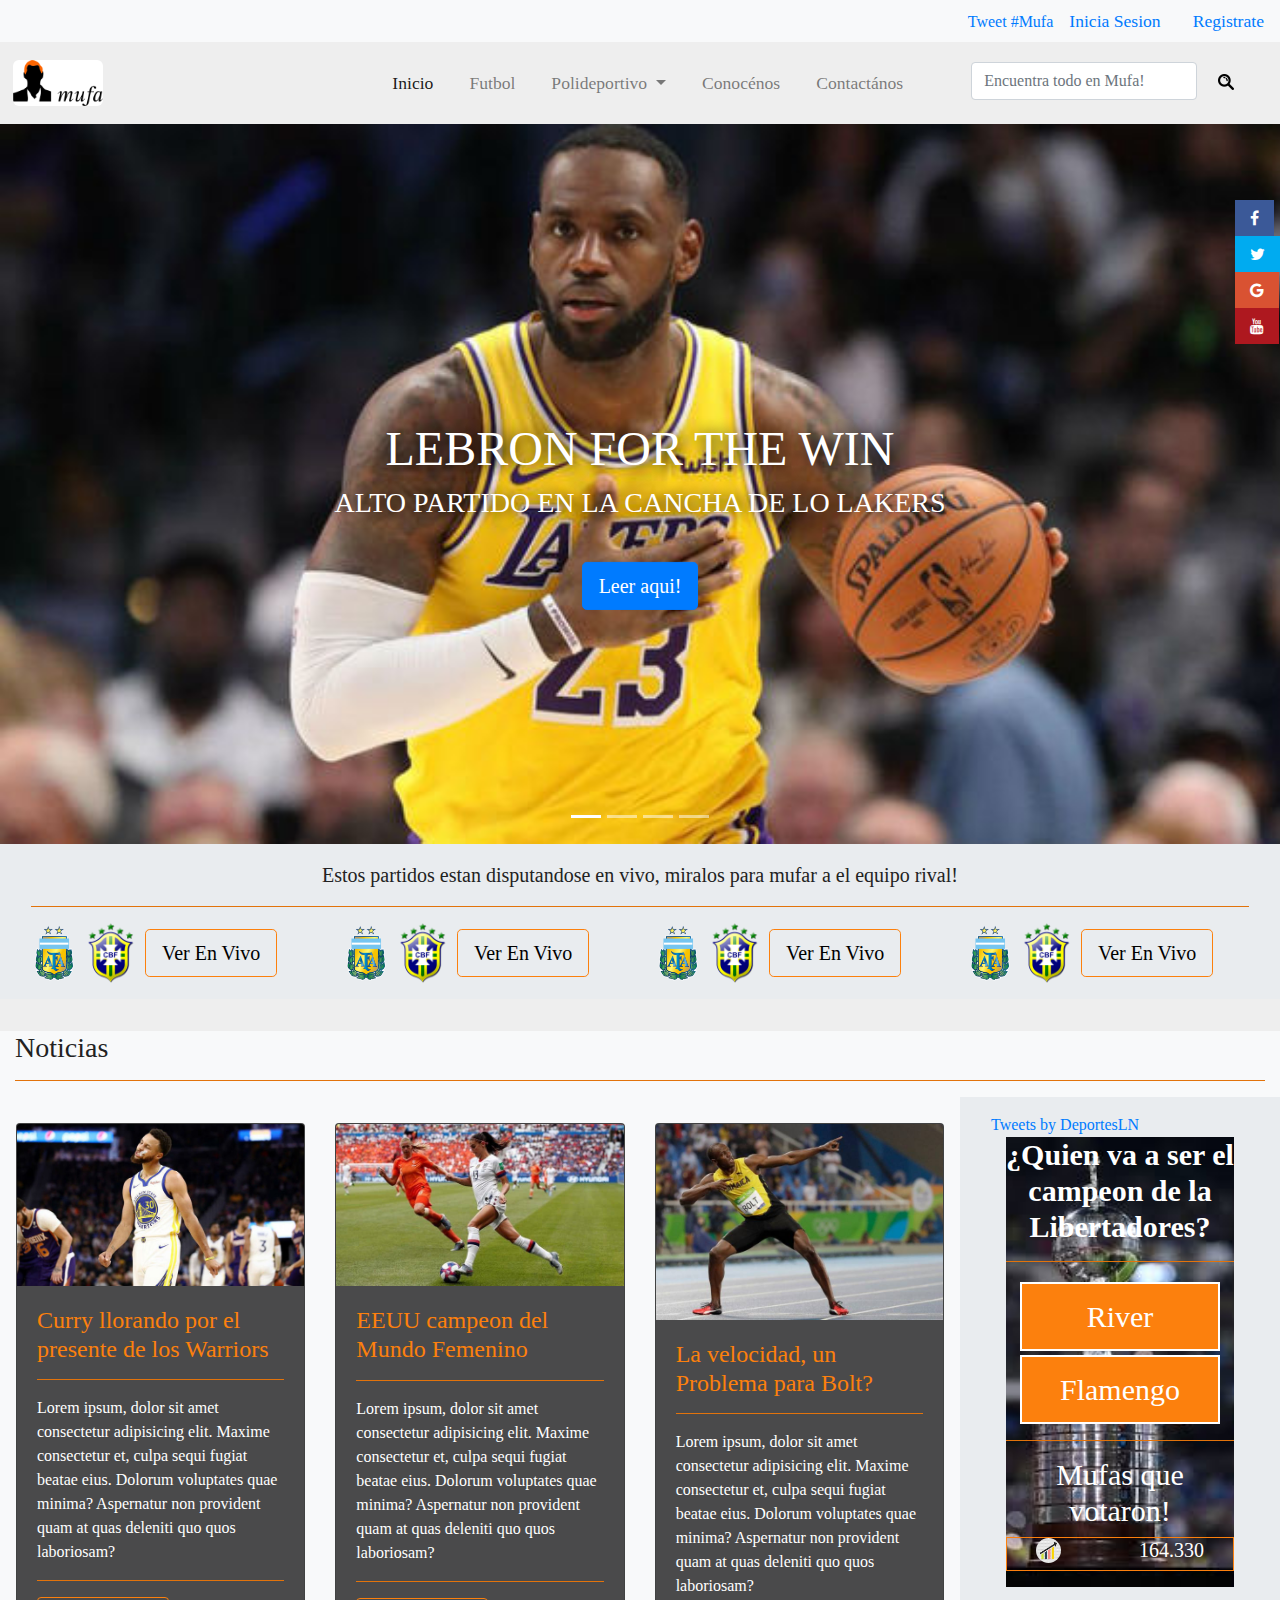
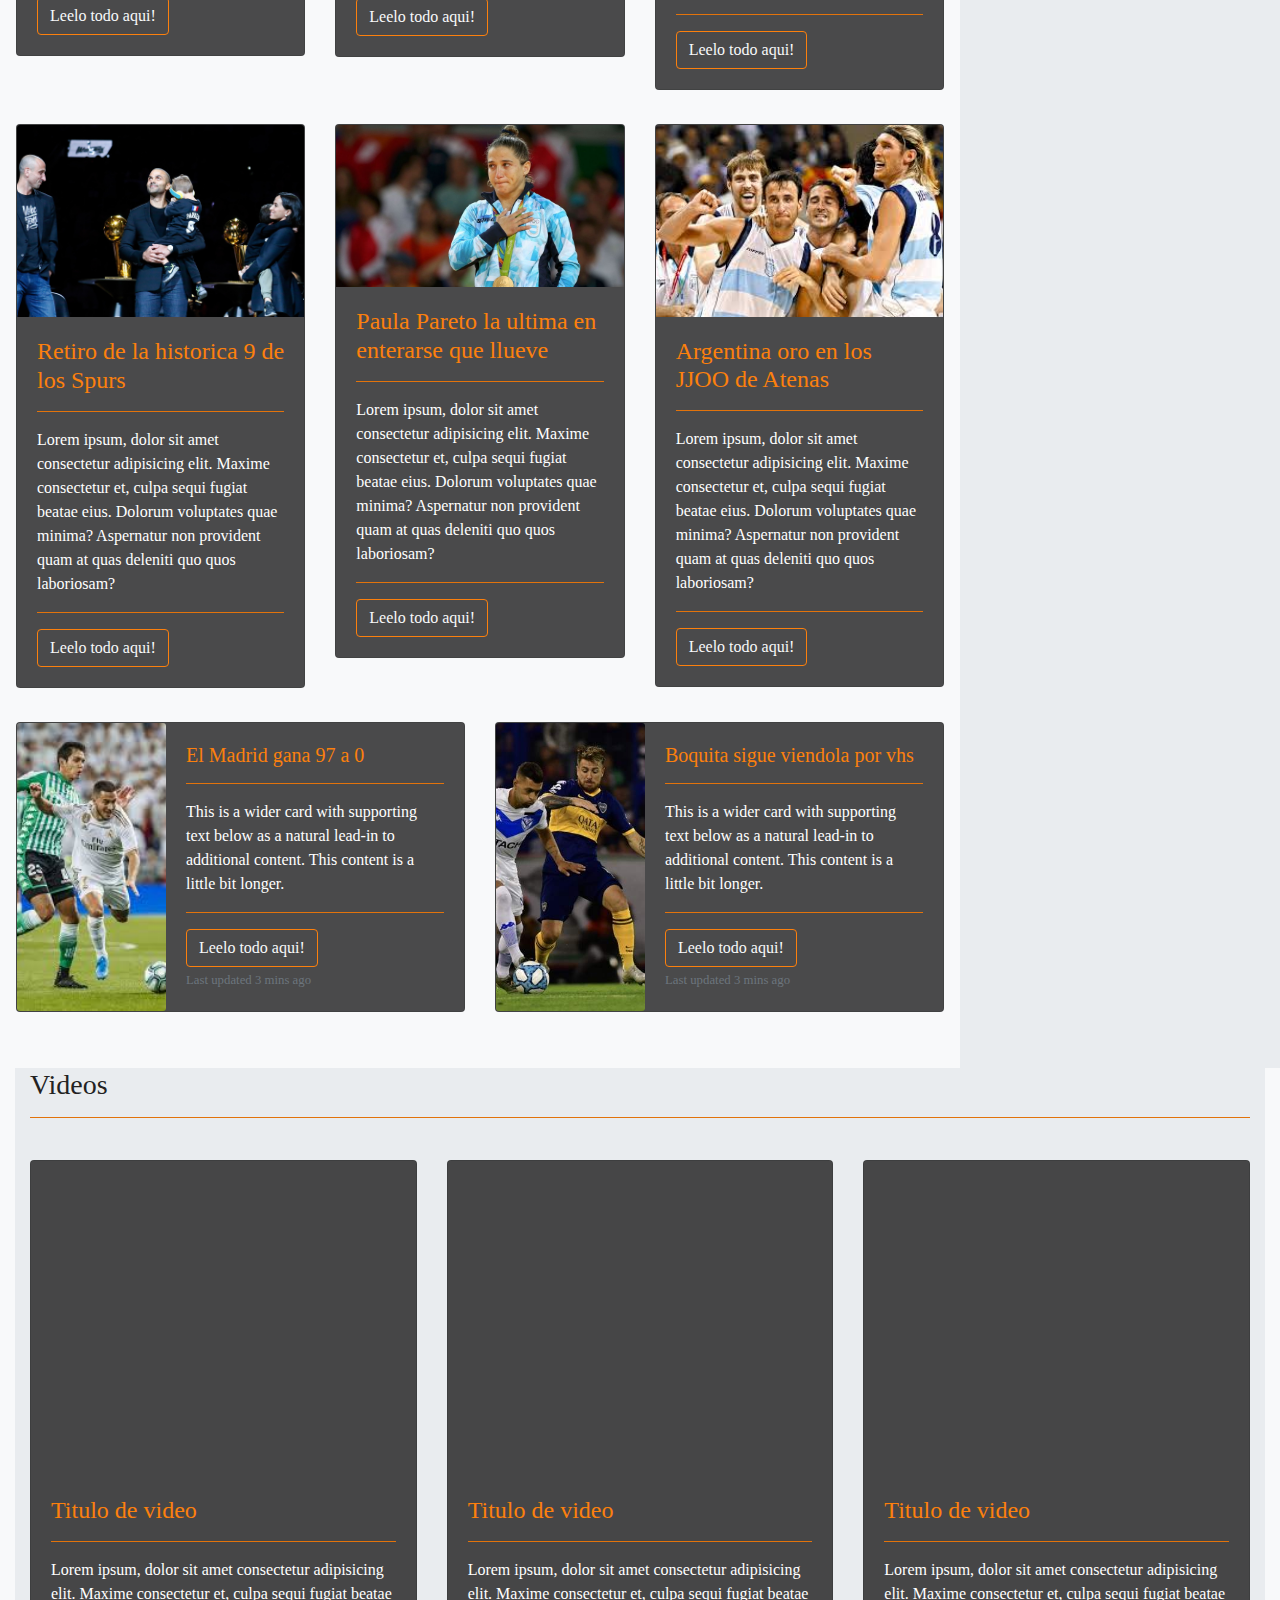
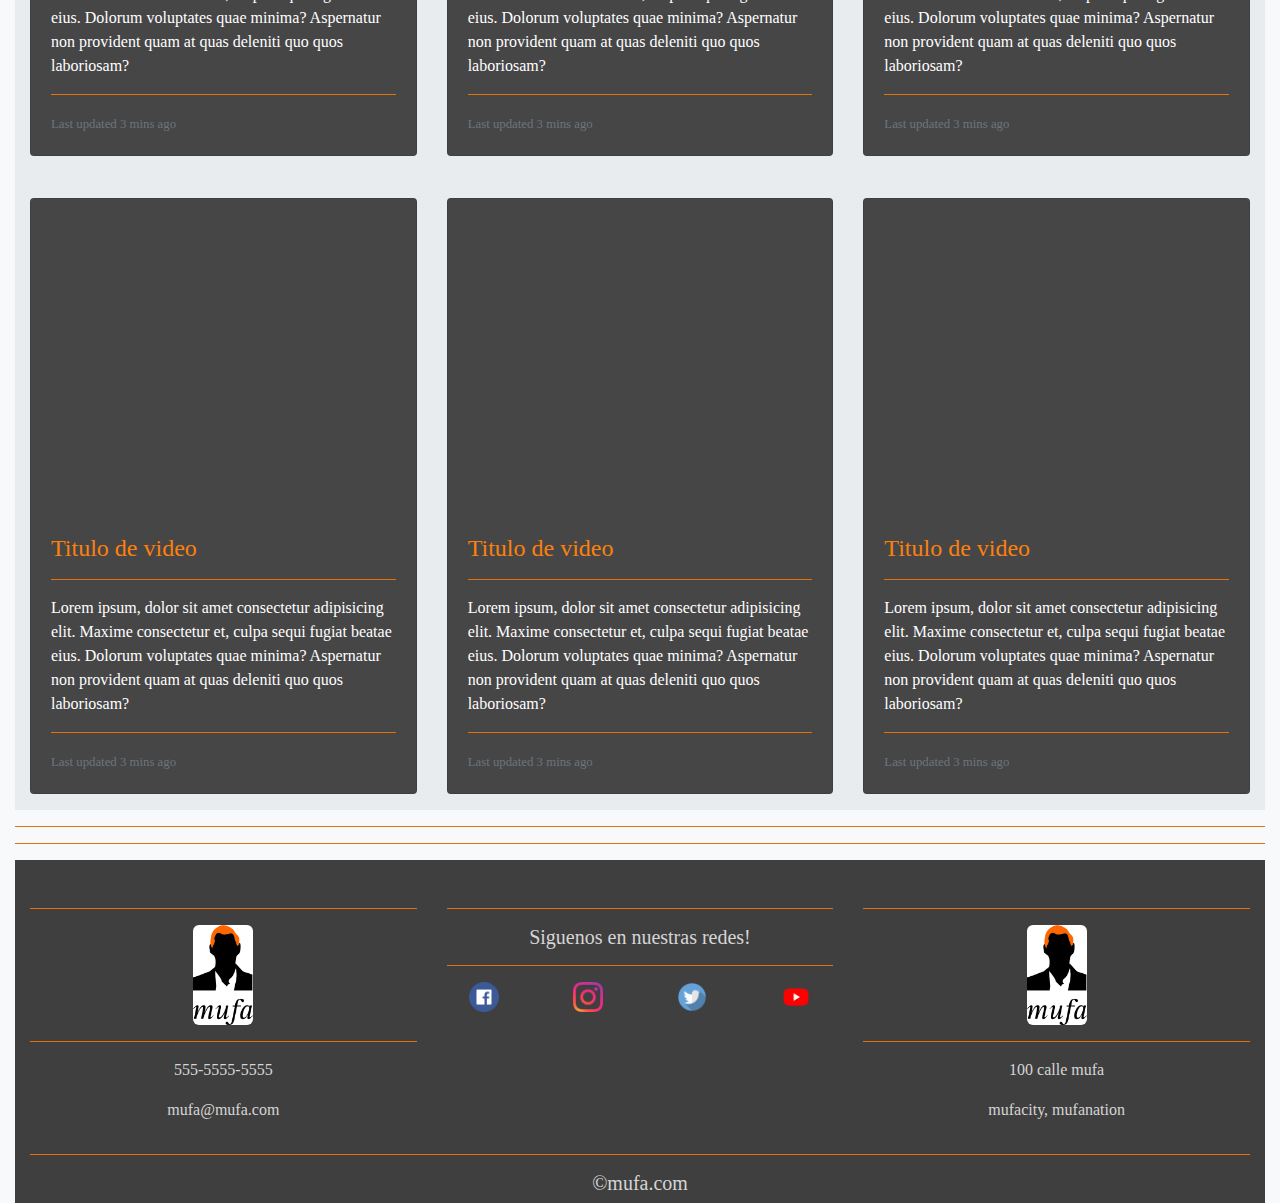
==== commit 668ae274: "listorti la estructura" ====
--- a/index.html
+++ b/index.html
@@ -365,11 +365,49 @@
             <!-- columnda de la derehca para redes sociales -->
             <div class="col-lg-3 fondoGris" style="padding: 1rem;">
                 <div class="container">
+                    <!-- COLUMNA TWITTER-->
                     <a class="twitter-timeline" data-width="277" data-height="500" data-theme="dark"
                         data-link-color="#FAB81E" href="https://twitter.com/DeportesLN?ref_src=twsrc%5Etfw">Tweets by
                         DeportesLN</a>
                     <script async src="https://platform.twitter.com/widgets.js" charset="utf-8"></script>
-                </div>
+
+                    <!-- COLUMNA ENCUESTA-->
+                    <div class="col-12 encuesta">
+
+                        <div class="tituloencuesta">
+                            <h3><b>¿Quien va a ser el campeon de la Libertadores?</b></h3>
+                            <hr>
+                            <div class="btn-group">
+
+                                <button class="mt-1">River</button>
+
+                                <button class="mt-1">Flamengo</button>
+                            </div>
+                            <hr>
+
+                            <div class="votacion">
+                                <h3>Mufas que votaron!</h3>
+                              
+                                <div class="cantidadvoto">
+                                    <img src="img/votacion.png">
+                                    <h5>164.330 </h5>
+                                </div>
+
+                            </div>
+
+                        </div>
+
+
+
+
+                    </div>
+
+
+
+
+                </div>
+
+
             </div>
         </div>
 
--- a/css/style.css
+++ b/css/style.css
@@ -773,3 +773,84 @@
     color: #999;
   }
   /* fin del css del chat */
+
+  .encuesta{
+    
+    display: flex;
+    justify-content: space-between;
+    flex-wrap: wrap; 
+    align-content: center;
+    
+  }
+
+  
+
+  .tituloencuesta {
+    font-family: 'Roboto';
+    background: url(../img/encuesta.jpg);
+    color: white;
+    text-align: center;
+    font-size: 30px;
+    height: 450px;
+    width: 400px;
+    background-repeat: no-repeat;
+    background-size: cover;
+    background-position: center
+   
+  }
+
+  .tituloencuesta h3{
+    font-size: 30px ;
+  }
+
+  .btn-group{
+    display: flex;
+    flex-wrap: wrap;
+    justify-content: center;
+    align-items:center ;
+    align-content: space-between;
+    
+    
+  }
+
+
+  
+  .btn-group button {
+    background-color: rgb(252, 128, 13); /* orange background */
+    border: 2px solid white; /* Green border */
+    color: white; /* White text */
+    padding: 10px 24px; /* Some padding */
+    cursor: pointer; /* Pointer/hand icon */
+  
+    display: block; /* Make the buttons appear below each other */
+    width: 200px;
+    
+  }
+  
+  
+  
+  /* Add a background color on hover */
+  .btn-group button:hover {
+    background-color: black;
+  }
+
+ 
+
+  .cantidadvoto{
+    display: flex;
+    justify-content: space-around;
+    align-items: flex-start;
+    border: 1px solid  rgb(252, 128, 13);
+    
+  }
+
+  .cantidadvoto img{
+    height: 25px;
+    width: 25px;
+  }
+  .votacion h3{
+   font-size: 30px;
+
+  }
+
+  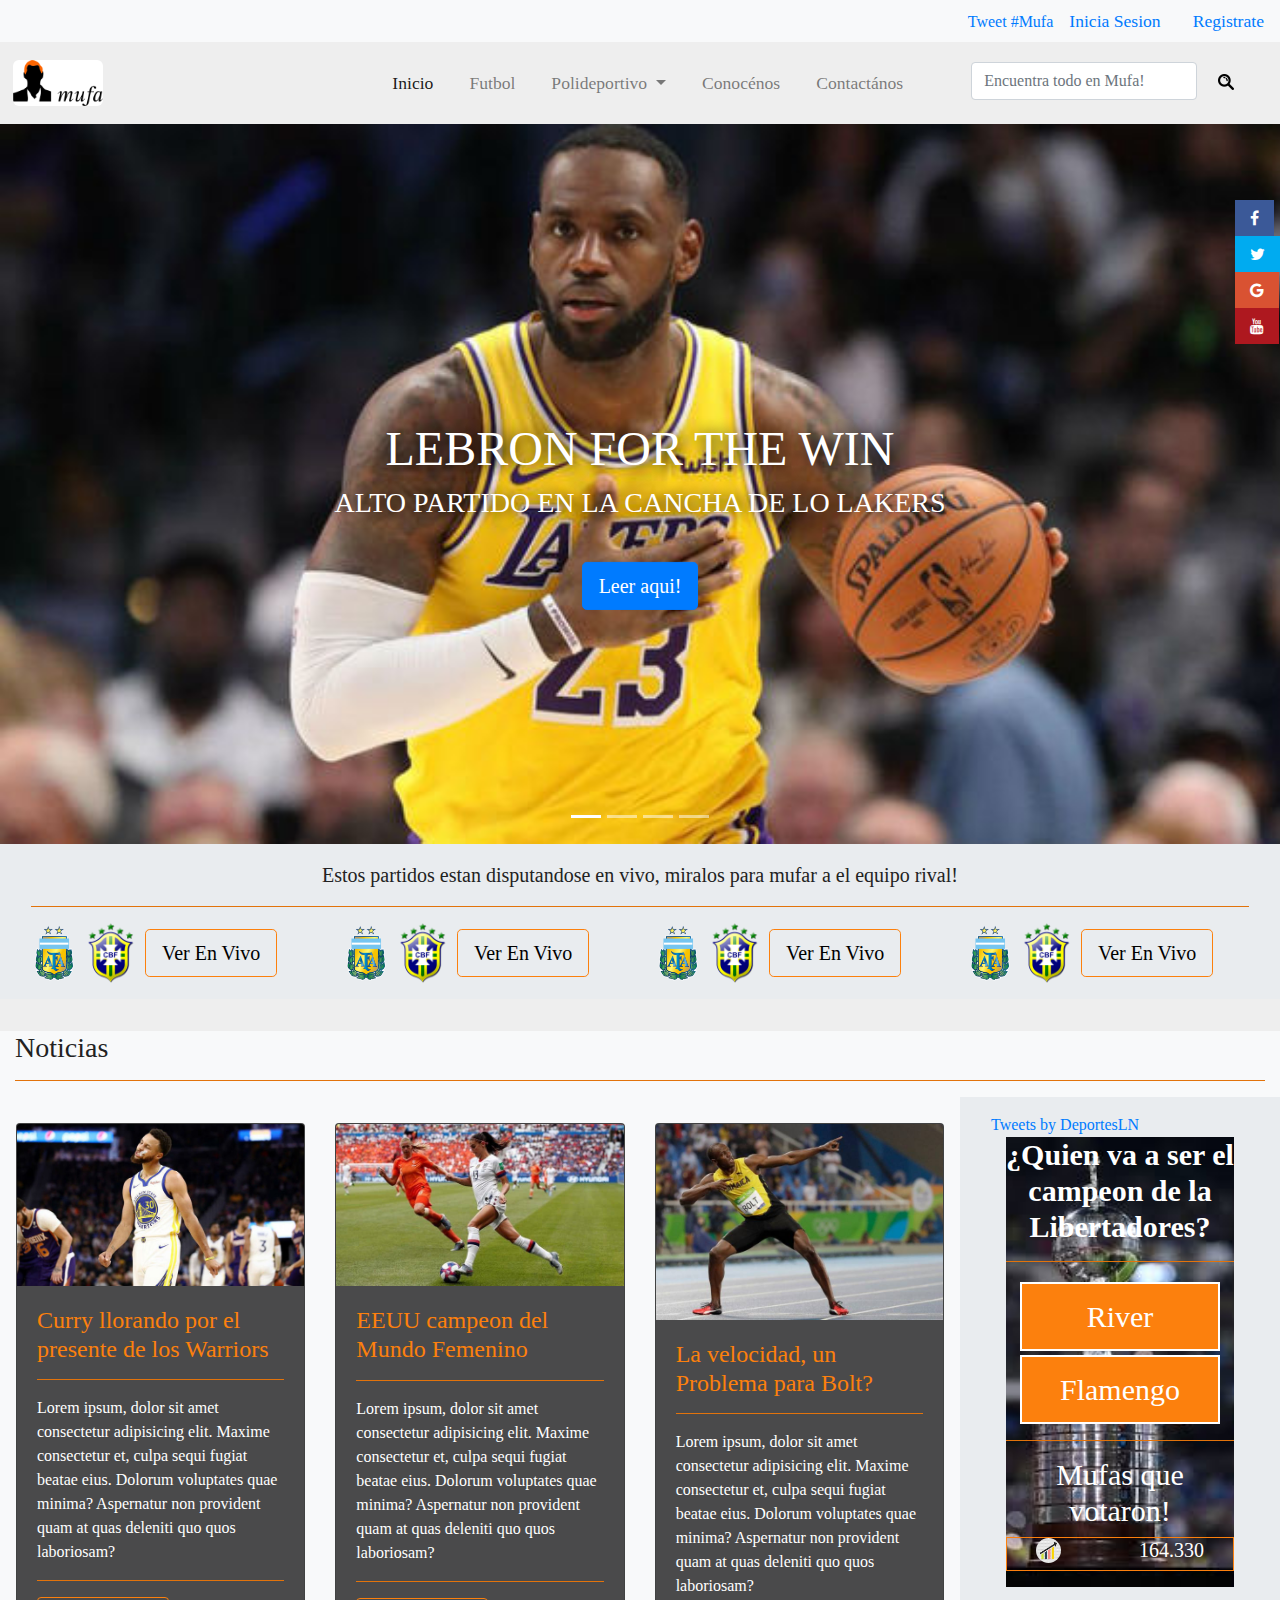
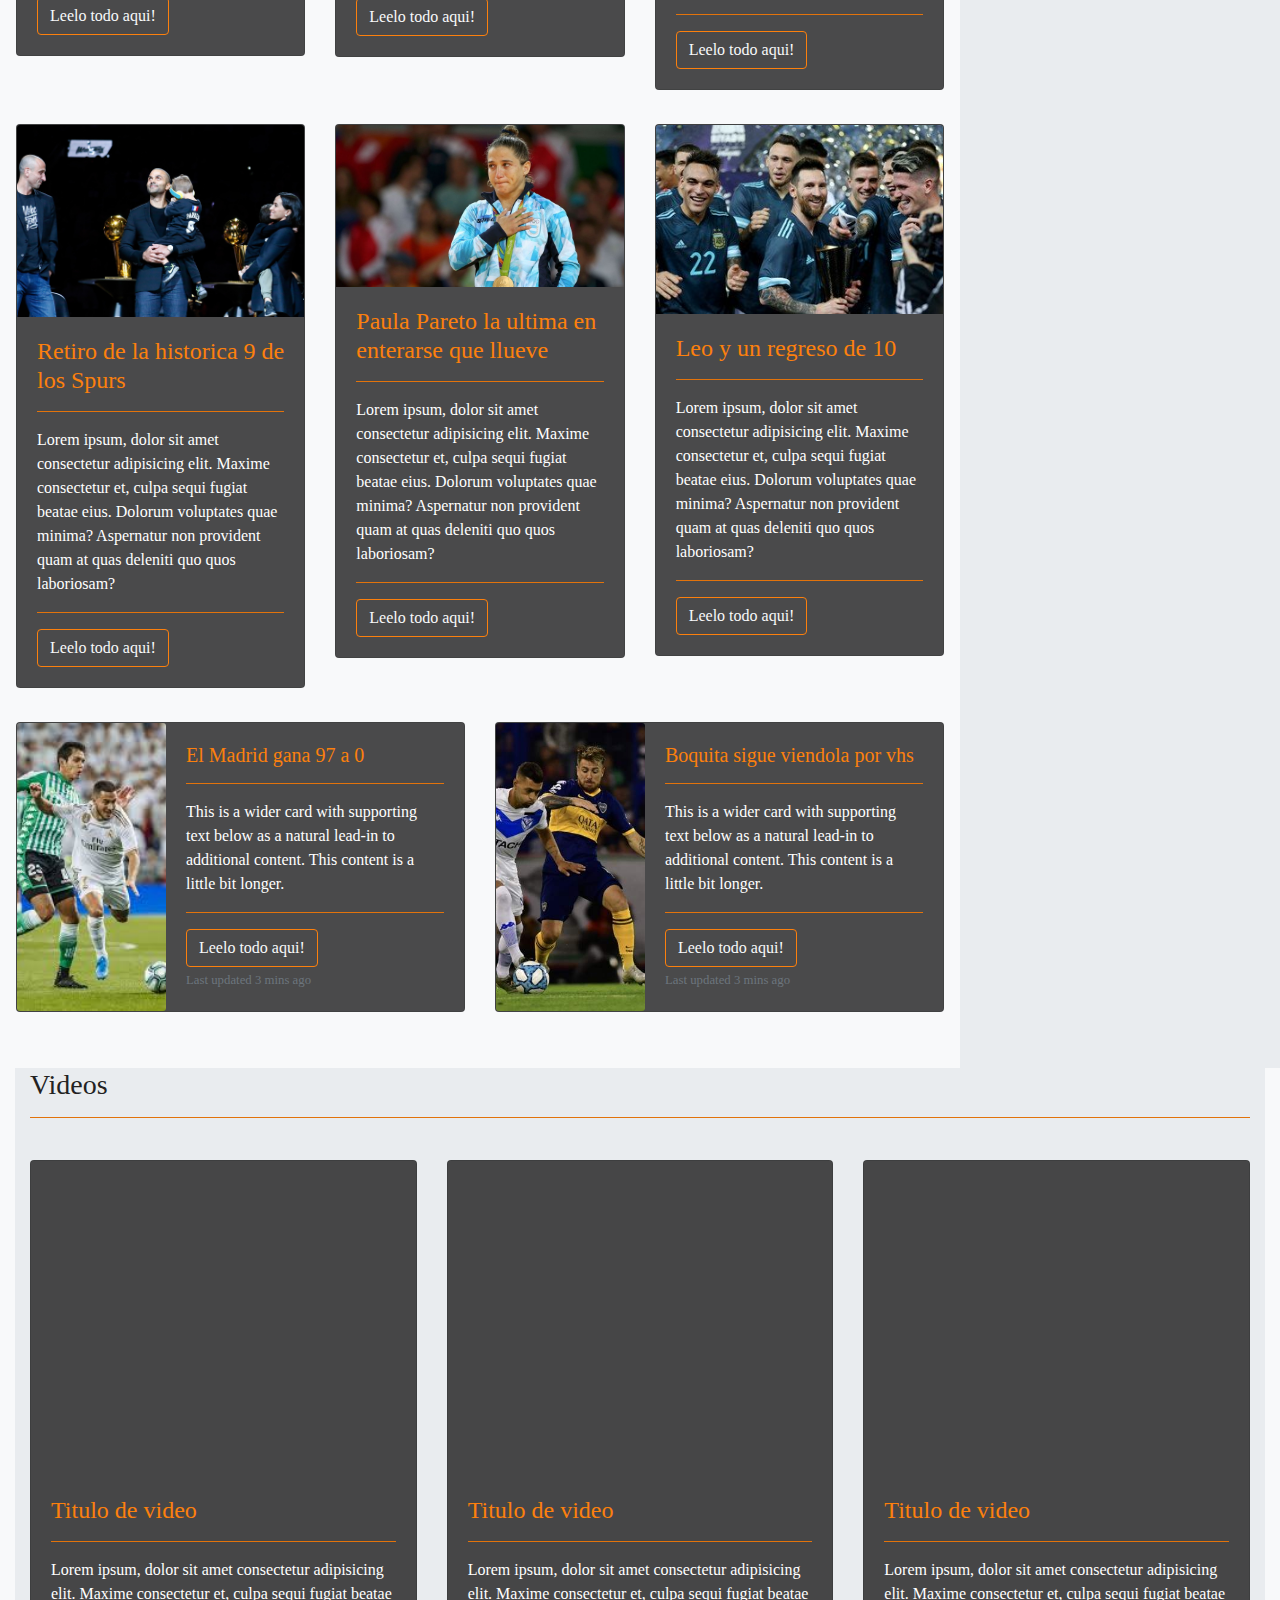
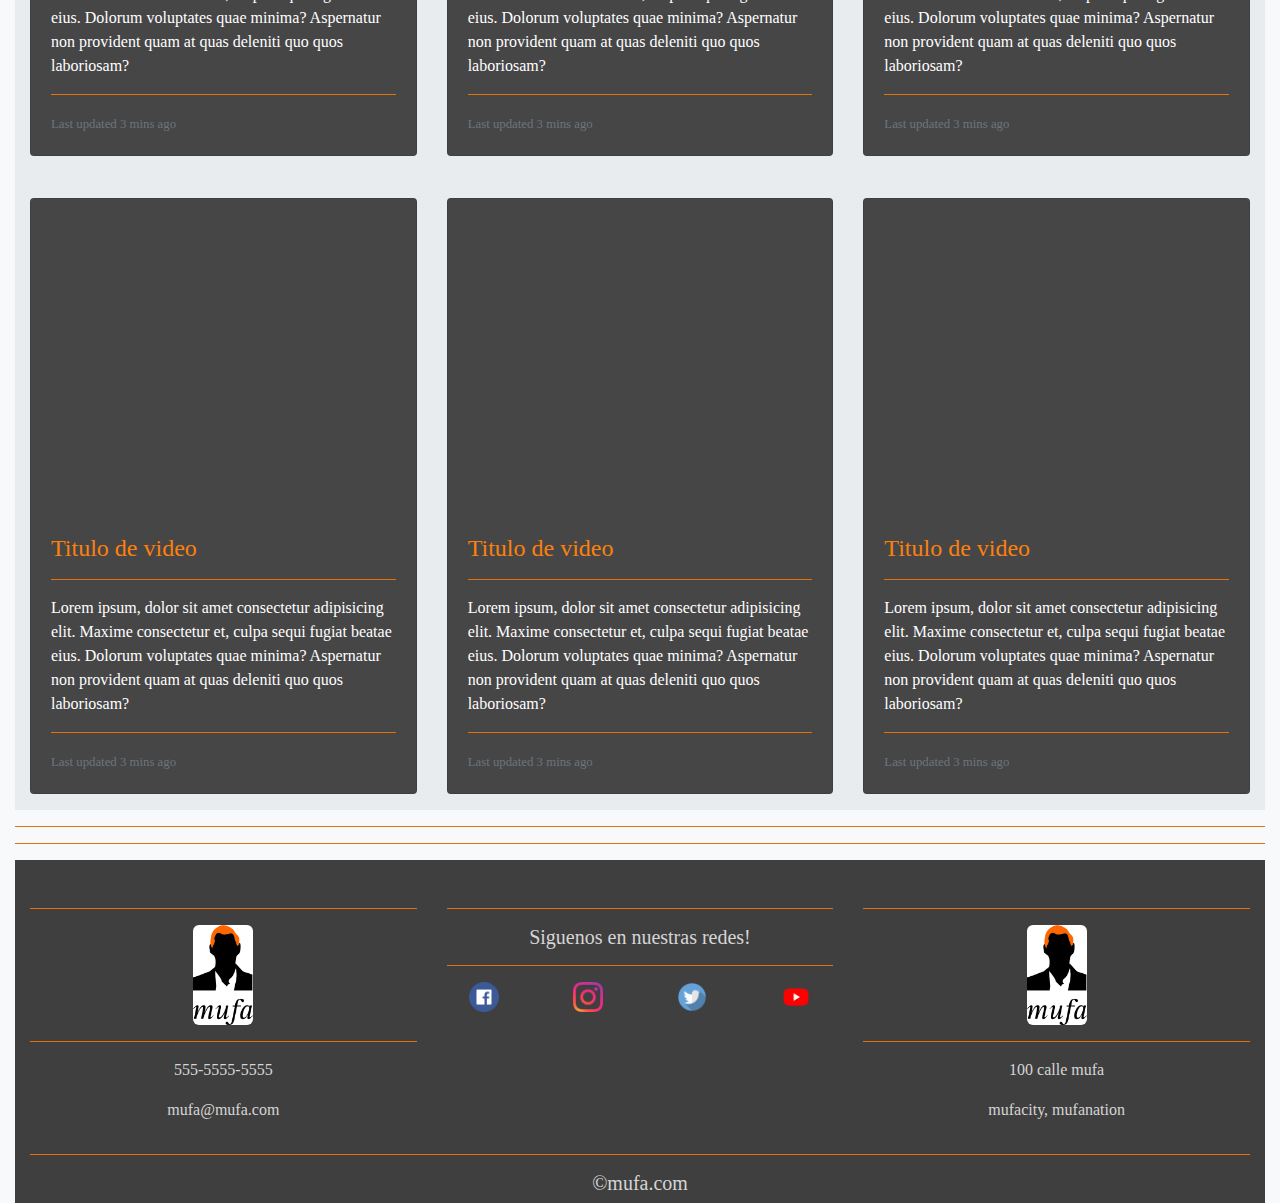
==== commit 5af802de: "pagina terminada" ====
--- a/index.html
+++ b/index.html
@@ -121,8 +121,8 @@
                 <div class="carousel-caption">
                     <h1 class="display-2 tituloCarrusel">Lebron for the Win</h1>
                     <h3>alto partido en la cancha de lo lakers</h3>
-                    <button type="button" class="btn btn-primary btn-lg botonIngresar" style="margin-bottom: 1em;">Leer
-                        aqui!</button>
+                    <a href="noticiaDos.html"><button type="button" class="btn btn-primary btn-lg botonIngresar" style="margin-bottom: 1em;">Leer
+                        aqui!</button></a>
 
                 </div>
             </div>
@@ -287,16 +287,16 @@
 
                     <div class="col-md-4">
                         <div class="card">
-                            <img src="img/dorada.jpg" alt="" class="card-img-top">
+                            <img src="img/argentinaVsBrasil.jpg" alt="" class="card-img-top">
                             <div class="card-body">
-                                <h4 class="card-title">Argentina oro en los JJOO de Atenas</h4>
+                                <h4 class="card-title">Leo y un regreso de 10</h4>
                                 <hr>
                                 <p class="card-text">Lorem ipsum, dolor sit amet consectetur adipisicing elit. Maxime
                                     consectetur et, culpa sequi fugiat beatae eius. Dolorum voluptates quae minima?
                                     Aspernatur
                                     non provident quam at quas deleniti quo quos laboriosam?</p>
                                 <hr>
-                                <a href="#" class="btn btn-outline-light">Leelo todo aqui!</a>
+                                <a href="noticiaUno.html" class="btn btn-outline-light">Leelo todo aqui!</a>
                             </div>
                         </div>
                     </div>
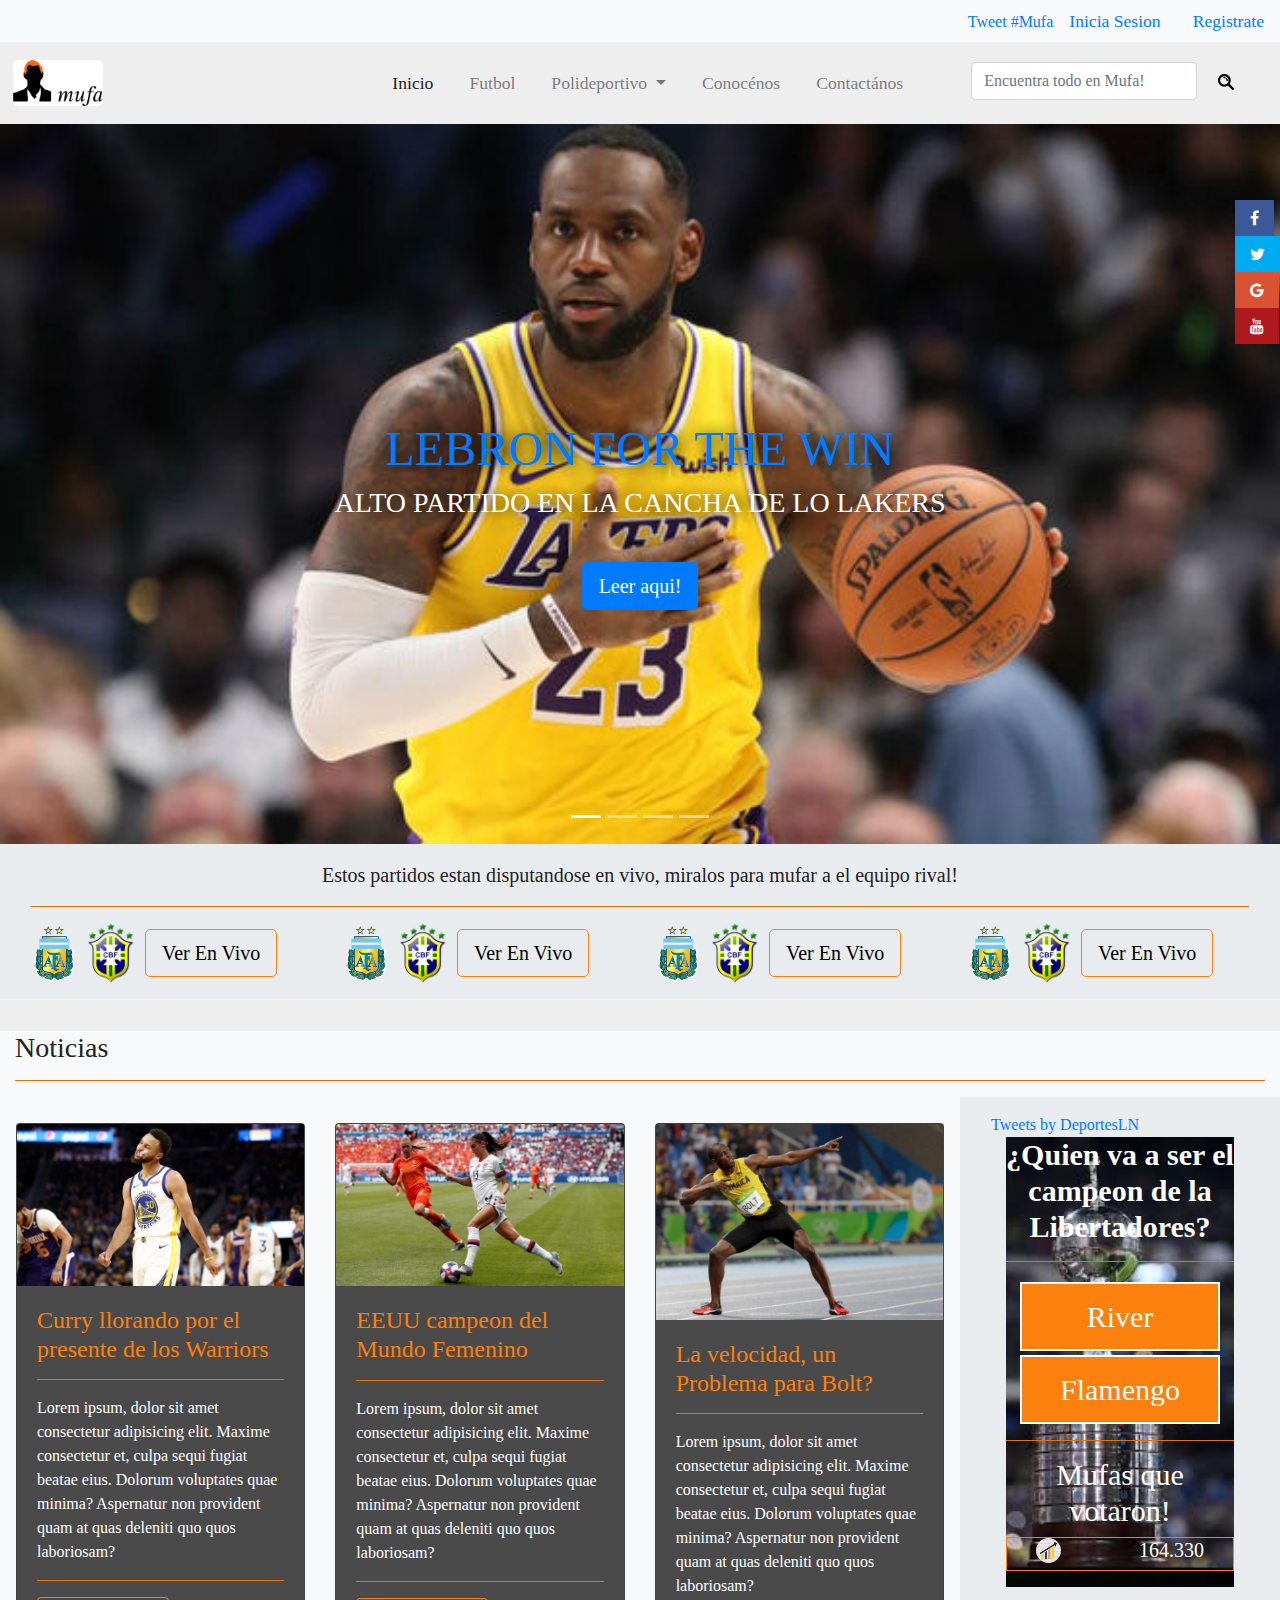
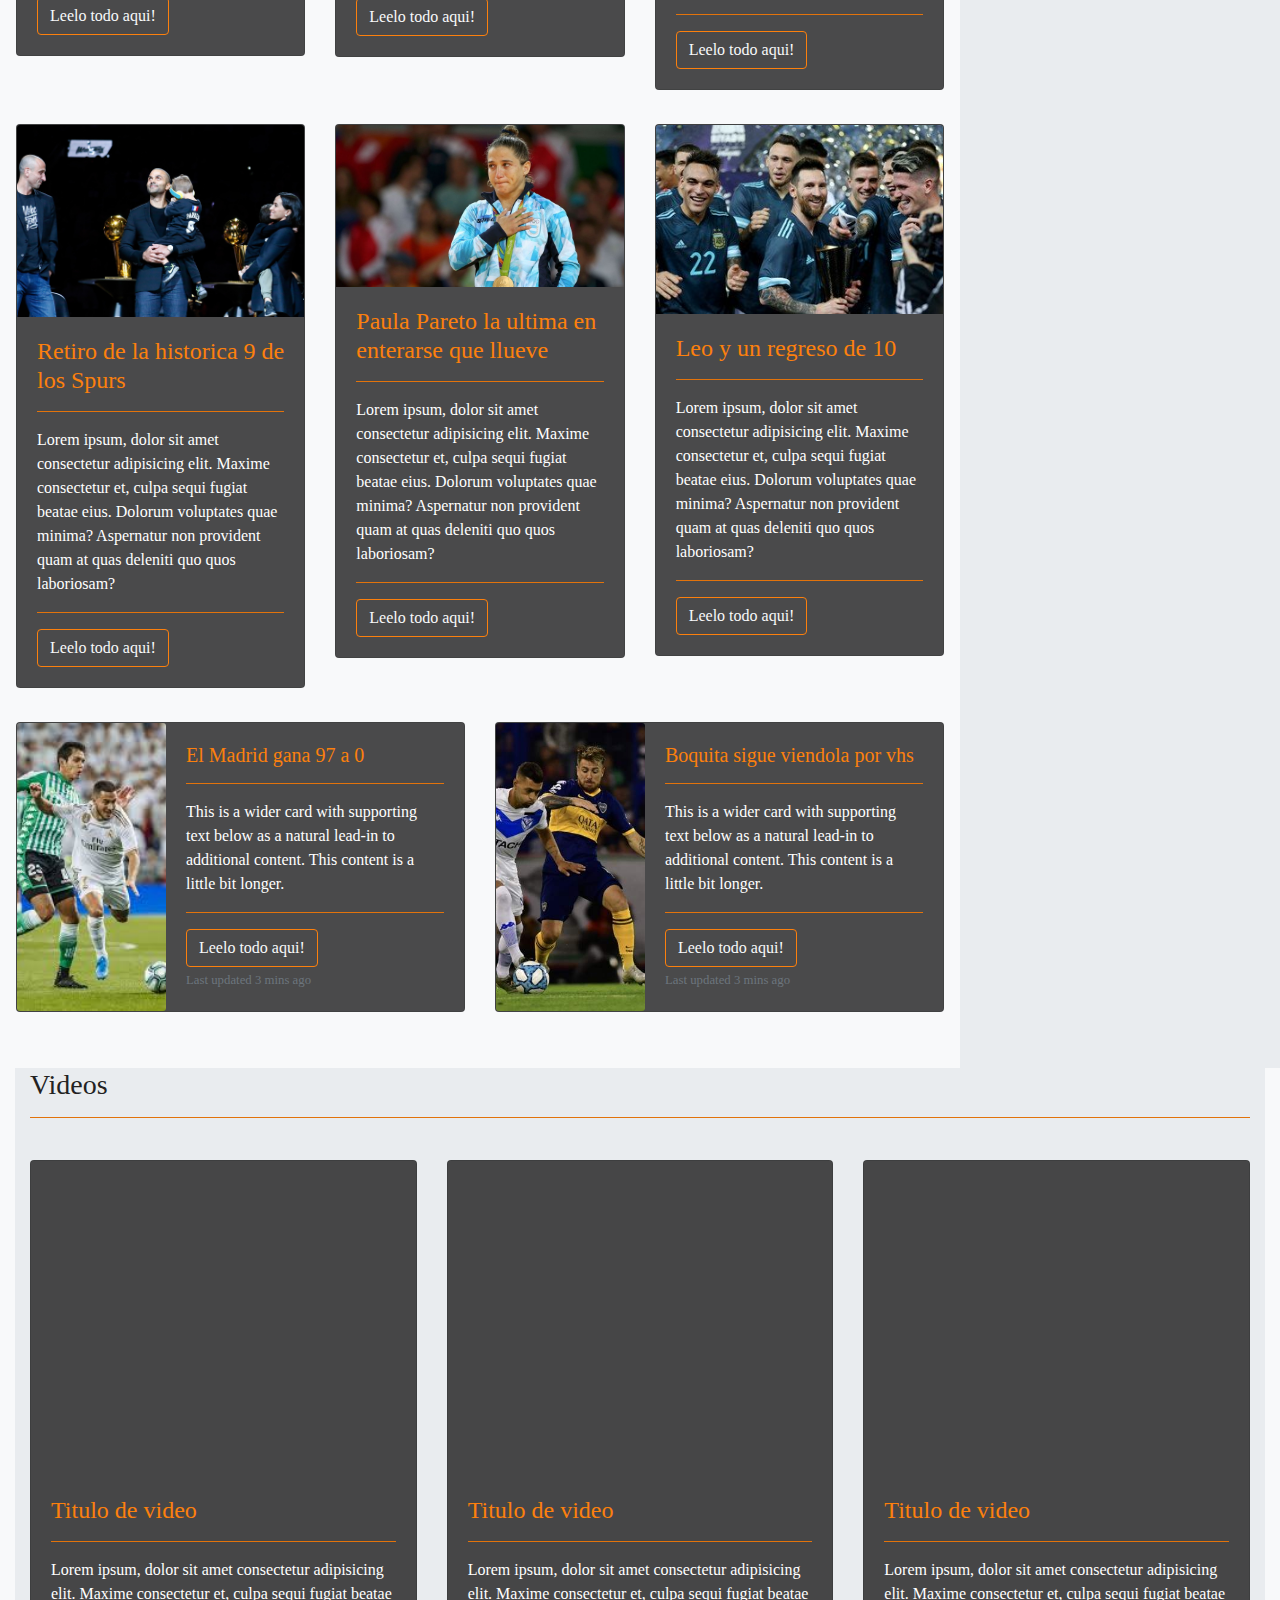
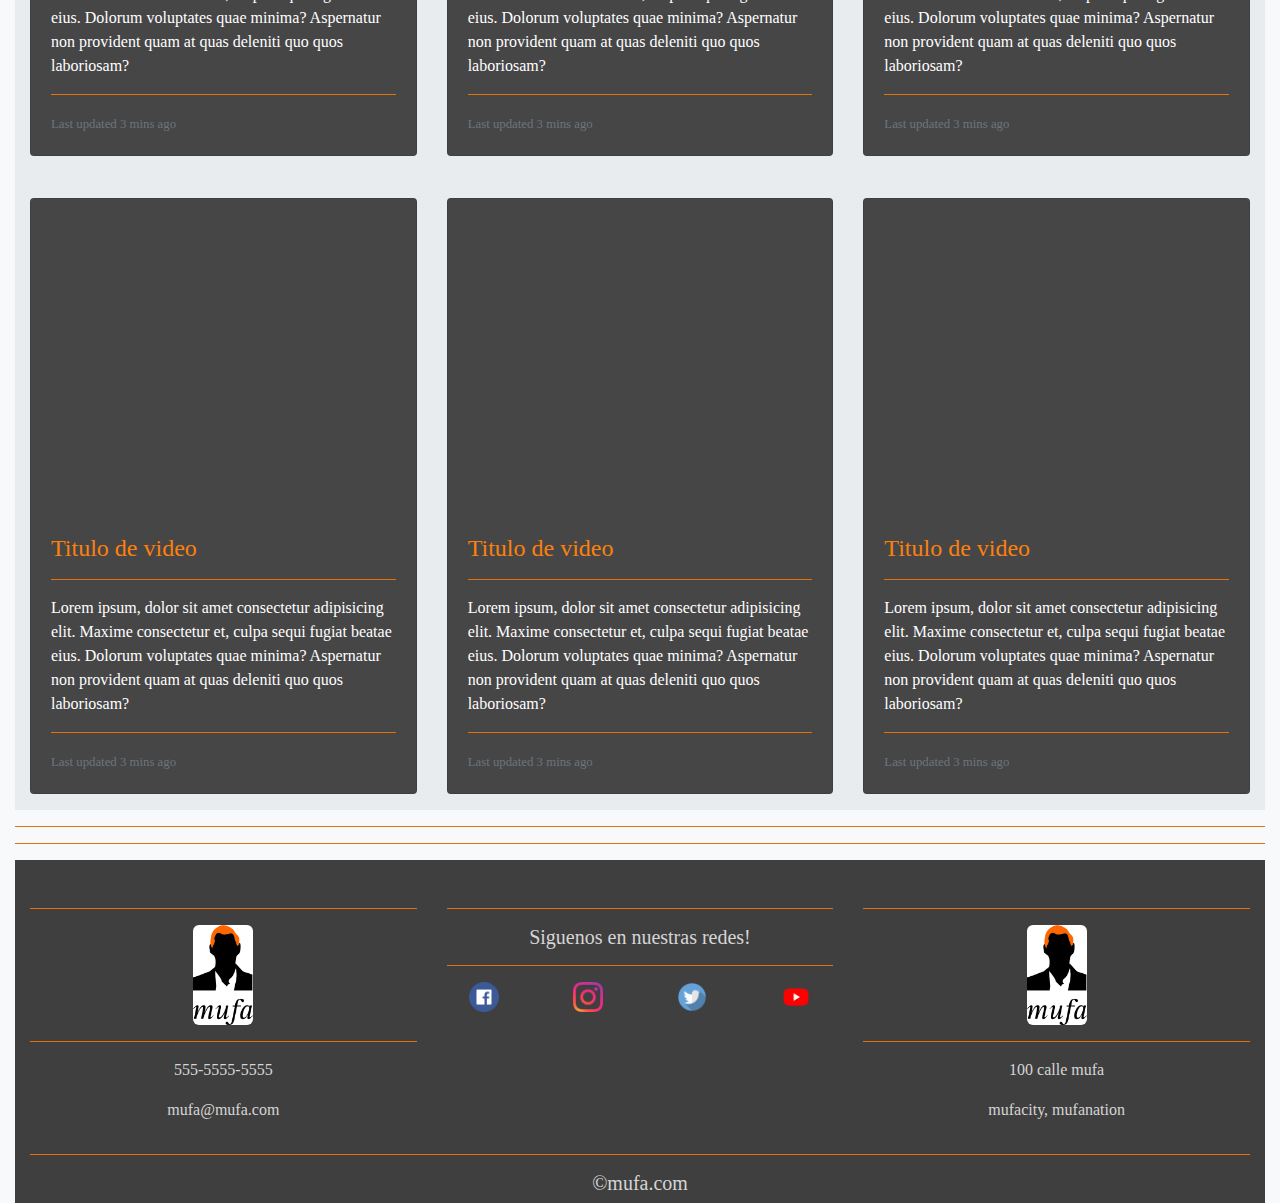
==== commit 2b341130: "pagina terminada" ====
--- a/index.html
+++ b/index.html
@@ -119,7 +119,7 @@
             <div class="carousel-item active">
                 <img src="img/lebron.jpg" alt="">
                 <div class="carousel-caption">
-                    <h1 class="display-2 tituloCarrusel">Lebron for the Win</h1>
+                        <a href="noticiaDos.html"><h1 class="display-2 tituloCarrusel">Lebron for the Win</h1></a>
                     <h3>alto partido en la cancha de lo lakers</h3>
                     <a href="noticiaDos.html"><button type="button" class="btn btn-primary btn-lg botonIngresar" style="margin-bottom: 1em;">Leer
                         aqui!</button></a>
@@ -129,28 +129,30 @@
             <div class="carousel-item">
                 <img src="img/JuanFer.jpg" alt="">
                 <div class="carousel-caption">
-                    <h1 class="display-2">Falsa alarma para Juanfer</h1>
+                    <a href="#"><h1 class="display-2">Falsa alarma para Juanfer</h1></a>
                     <h3>No se lesiono nada segun los estudios de ella</h3>
-                    <button type="button" class="btn btn-primary btn-lg" style="margin-bottom: 1em;">Leer aqui!</button>
+                    <a href="#"><button type="button" class="btn btn-primary btn-lg" style="margin-bottom: 1em;">Leer aqui!</button>
+                    </a> 
+                        
 
                 </div>
             </div>
             <div class="carousel-item">
                 <img src="img/Messi.jpg" alt="">
                 <div class="carousel-caption">
-                    <h1 class="display-2">Volvio el 10</h1>
+                    <a href="#"><h1 class="display-2">Volvio el 10</h1></a>
                     <h3>El crack rosarino ya llego para salvarle las papas a Scaloni</h3>
-                    <button type="button" class="btn btn-primary btn-lg" style="margin-bottom: 1em;">Leer aqui!</button>
-
+                    <a href="#"><button type="button" class="btn btn-primary btn-lg" style="margin-bottom: 1em;">Leer aqui!</button>
+                    </a>
                 </div>
             </div>
             <div class="carousel-item">
                 <img src="img/roger.jpg" alt="">
                 <div class="carousel-caption">
-                    <h1 class="display-2">Roger en el top 3</h1>
+                    <a href="#"><h1 class="display-2">Roger en el top 3</h1></a>
                     <h3>Aun en vigencia Roger sigue en lo mas alto del tenis mundial</h3>
-                    <button type="button" class="btn btn-primary btn-lg" style="margin-bottom: 1em;">Leer aqui!</button>
-
+                    <a href="#"><button type="button" class="btn btn-primary btn-lg" style="margin-bottom: 1em;">Leer aqui!</button>
+                    </a>
                 </div>
             </div>
         </div>
